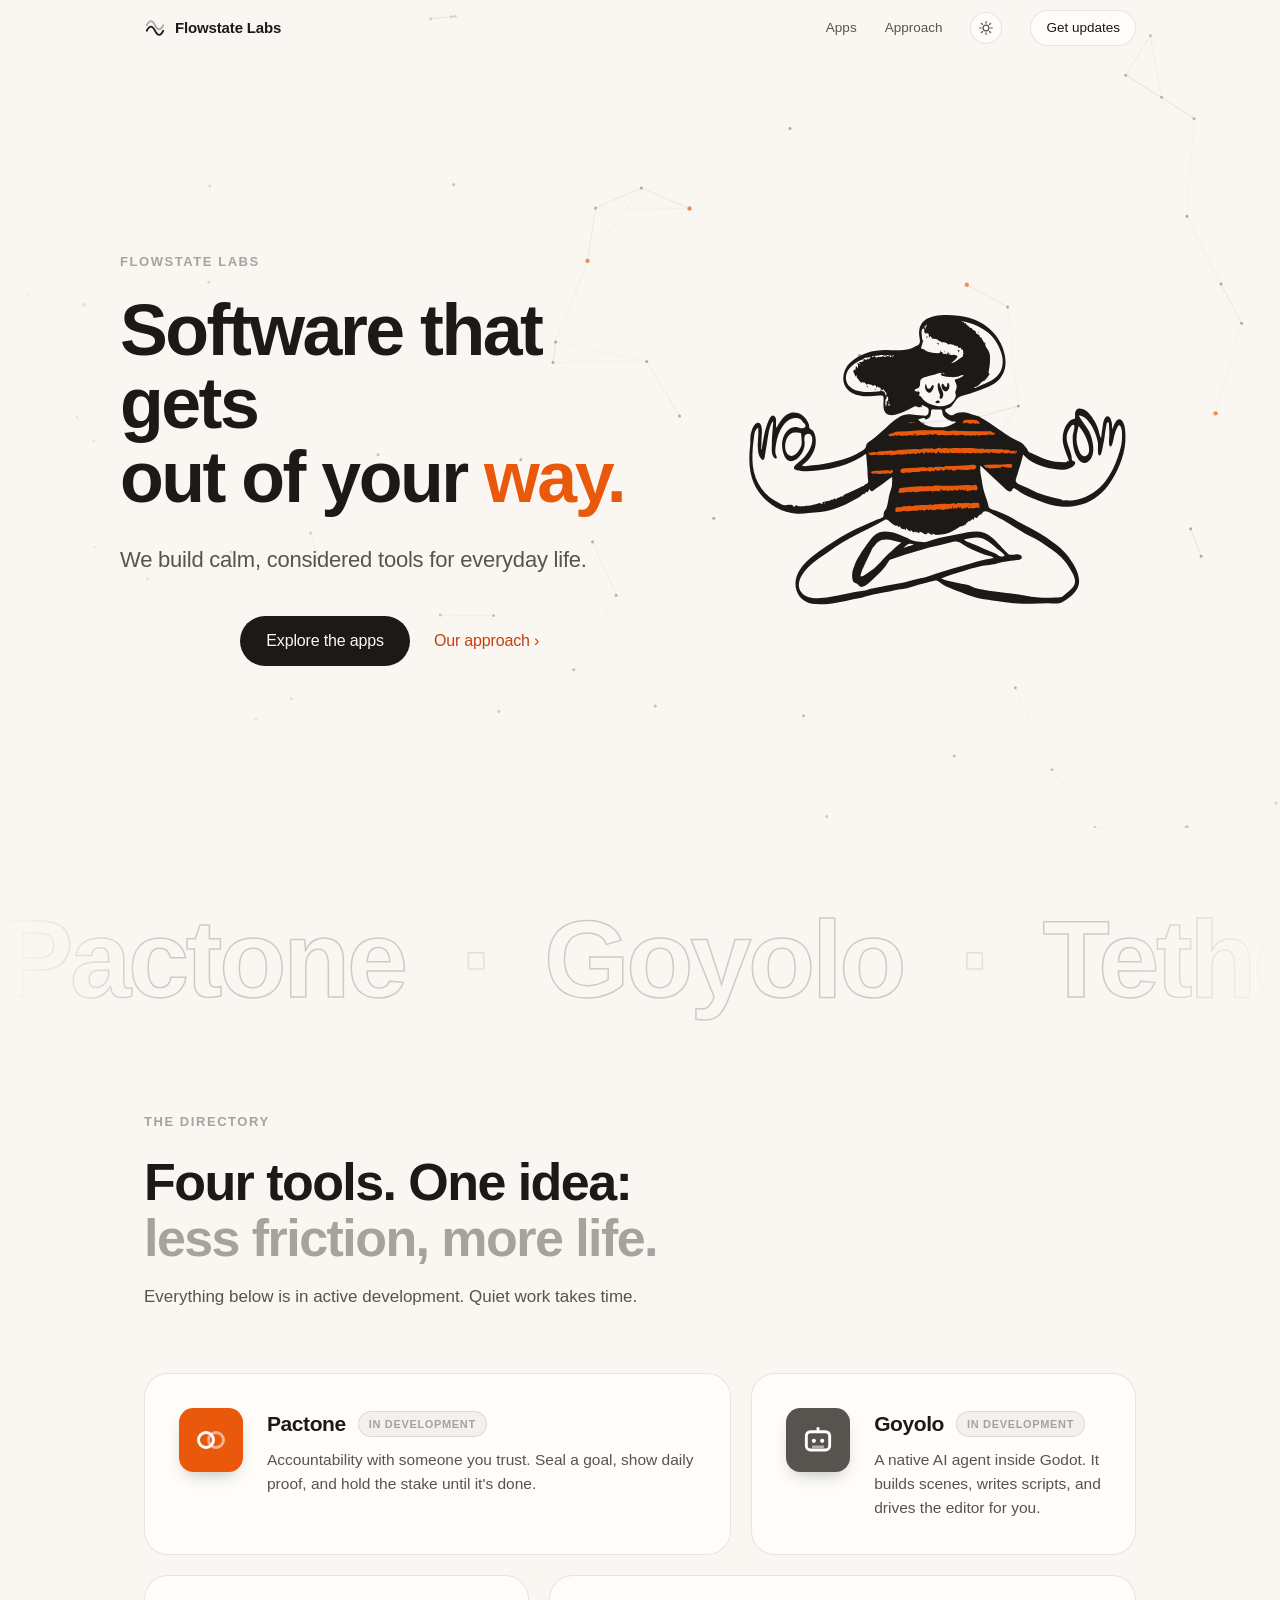
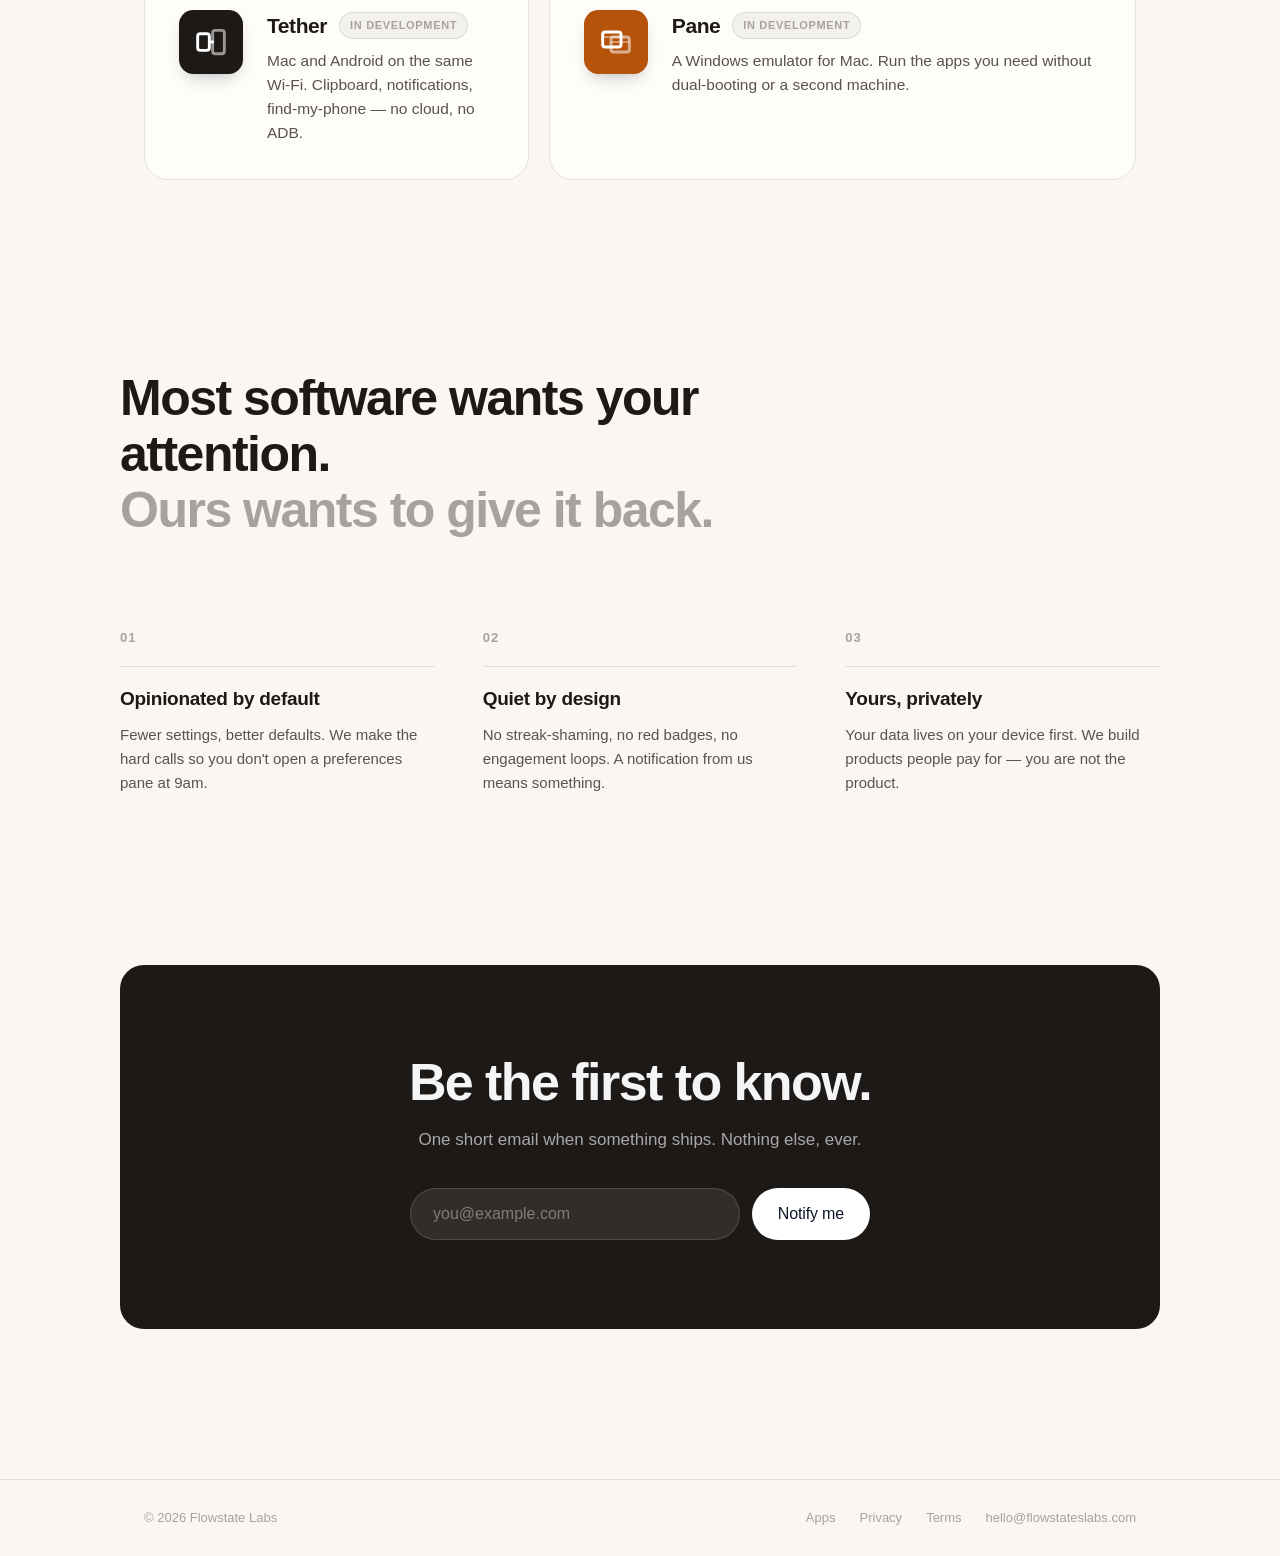
==== flowstate-labs/index.html @ 46007c74 "Add legal pages, brand assets, and site updates. Include privacy policy, terms of service, logo/favi" ====
<!DOCTYPE html>
<html lang="en">
<head>
  <meta charset="UTF-8" />
  <meta name="viewport" content="width=device-width, initial-scale=1.0" />
  <title>Flowstate Labs — Software that gets out of your way</title>
  <meta name="description" content="Flowstate Labs builds calm, considered software that makes everyday life easier." />
  <script>
    // Set theme before first paint to avoid a flash
    (function () {
      var stored = localStorage.getItem("theme");
      var dark = stored ? stored === "dark"
        : window.matchMedia("(prefers-color-scheme: dark)").matches;
      if (dark) document.documentElement.dataset.theme = "dark";
    })();
  </script>
  <link rel="icon" href="/assets/favicon.ico" sizes="any" />
  <link rel="icon" type="image/png" sizes="32x32" href="/assets/favicon-32x32.png" />
  <link rel="icon" type="image/png" sizes="120x120" href="/assets/logo.png" />
  <link rel="apple-touch-icon" sizes="180x180" href="/assets/apple-touch-icon.png" />
  <link rel="stylesheet" href="styles.css" />
</head>
<body>

  <header class="nav" id="nav">
    <div class="nav-inner">
      <a href="#top" class="wordmark">
        <svg class="wordmark-glyph" viewBox="0 0 32 32" aria-hidden="true">
          <path d="M4 20c4-8 8-8 12 0s8 8 12 0" fill="none" stroke="currentColor" stroke-width="2.5" stroke-linecap="round"/>
          <path d="M4 12c4-8 8-8 12 0s8 8 12 0" fill="none" stroke="currentColor" stroke-width="2.5" stroke-linecap="round" opacity="0.35"/>
        </svg>
        Flowstate&nbsp;Labs
      </a>
      <nav class="nav-links">
        <a href="#apps">Apps</a>
        <a href="#approach">Approach</a>
        <button class="theme-toggle" id="theme-toggle" type="button" aria-label="Toggle dark mode">
          <svg class="icon-sun" viewBox="0 0 24 24" aria-hidden="true">
            <circle cx="12" cy="12" r="4.4" fill="none" stroke="currentColor" stroke-width="1.8"/>
            <g stroke="currentColor" stroke-width="1.8" stroke-linecap="round">
              <path d="M12 2.5v2.4M12 19.1v2.4M2.5 12h2.4M19.1 12h2.4M5 5l1.7 1.7M17.3 17.3 19 19M19 5l-1.7 1.7M6.7 17.3 5 19"/>
            </g>
          </svg>
          <svg class="icon-moon" viewBox="0 0 24 24" aria-hidden="true">
            <path d="M15 3.5a9 9 0 1 0 5.5 12A7.5 7.5 0 0 1 15 3.5z" fill="none" stroke="currentColor" stroke-width="1.8" stroke-linejoin="round"/>
          </svg>
        </button>
        <a href="#updates" class="nav-cta">Get updates</a>
      </nav>
    </div>
  </header>

  <main id="top">

    <!-- Hero -->
    <section class="hero" id="hero">
      <canvas class="hero-canvas" id="flow" aria-hidden="true"></canvas>
      <div class="hero-inner">
        <div class="hero-copy">
          <p class="eyebrow hero-rise">Flowstate Labs</p>
          <h1 class="hero-title">
            <span class="w">Software</span> <span class="w">that</span> <span class="w">gets</span><br />
            <span class="w">out</span> <span class="w">of</span> <span class="w">your</span> <span class="w accent">way.</span>
          </h1>
          <p class="hero-sub hero-rise" data-delay="2">
            We build calm, considered tools for everyday life.
          </p>
          <div class="hero-actions hero-rise" data-delay="3">
            <a href="#apps" class="btn btn-primary">Explore the apps</a>
            <a href="#approach" class="btn btn-ghost">Our approach&nbsp;<span class="chev">›</span></a>
          </div>
        </div>

        <div class="hero-art hero-rise" data-delay="3" aria-hidden="true">
          <!-- "Meditating" from Open Doodles by Pablo Stanley (CC0) -->
          <svg viewBox="0 0 1024 768" version="1.1" xmlns="http://www.w3.org/2000/svg" xmlns:xlink="http://www.w3.org/1999/xlink"> <g id="Character/meditating" stroke="none" stroke-width="1" fill="none" fill-rule="evenodd"> <path d="M350,354.11524 C353.139828,385.816866 356.279657,417.519537 359.419485,449.221163 C376.513757,439.467057 393.609076,429.711907 410.703348,419.957802 L410.703348,492.179776 L410.703348,511.163336 C410.703348,512.842844 409.705929,518.612952 410.703348,520.067759 C411.549009,521.301 417.812966,521.336534 419.293919,521.544513 C428.959357,522.897944 438.647821,524.101922 448.34989,525.17317 C473.920652,527.997084 501.289489,532.042744 526.957586,528.797646 C549.270253,525.976867 570.900531,518.041271 591.28639,508.80659 C598.443105,505.564628 605.500393,502.09483 612.425807,498.386744 C613.8942,497.600814 619.224582,495.74468 620.023145,494.144602 C620.675183,492.837156 619.14504,488.243854 618.940951,486.869521 C618.079592,481.077466 617.218232,475.284366 616.356872,469.49231 L604.326097,388.604201 L627.053221,411.298982 C628.833504,413.076732 632.214052,418.124661 634.677771,418.912682 C636.484219,419.490633 640.957428,417.702433 642.742943,417.358588 C655.611007,414.878519 668.480116,412.398449 681.349226,409.919424 C684.346716,409.341473 691.103626,409.36342 693.631188,407.552227 C694.99178,406.576085 695.055624,404.591402 695.536017,402.710186 C698.674799,390.413304 701.813581,378.117467 704.952363,365.82163 C705.517532,363.60702 708.672013,356.623528 707.87031,354.393242 C707.582492,353.593726 706.190502,353.047128 705.338561,352.525613 C685.91663,340.663501 666.492605,328.800343 647.070673,316.937186 C636.430842,310.43863 625.79101,303.940073 615.151178,297.441517 C610.694715,294.718979 605.219901,289.814231 600.170011,288.291491 C597.035415,287.345658 592.474291,288.054249 589.229802,287.961233 C582.637209,287.773112 576.045663,287.58499 569.45307,287.396868 C568.421113,287.367605 564.806124,286.631841 563.937438,287.2401 C563.214231,287.745938 563.513561,288.451394 563.277027,289.657463 C562.697206,292.602611 562.693019,295.778731 562.407295,298.768819 C562.178088,301.168415 562.633363,305.56837 561.552215,307.74013 C560.861453,309.128049 561.737465,308.575181 560.802843,309.246148 C559.690297,310.044619 556.138104,309.78752 554.814143,309.941152 C548.35447,310.691549 541.89375,311.441945 535.434076,312.192341 C527.754056,313.083828 519.988214,314.758111 512.271562,313.986812 C500.573609,312.819413 487.960918,312.876895 476.474379,310.412502 C473.489449,309.771843 472.413535,308.090245 470.110994,305.790981 C465.616853,301.303235 461.167716,296.763234 456.624385,292.322519 C454.3972,290.146579 455.350661,290.515507 453.055446,291.341151 C450.178317,292.374775 447.26037,294.870522 444.656405,296.457014 C434.679078,302.534387 424.70175,308.61176 414.724422,314.689133 L353.811752,351.792984 C352.541168,352.567418 351.270584,353.340806 350,354.11524" id="Accent" class="doodle-accent"></path> <g id="Ink" transform="translate(80.999793, 52.973204)" class="doodle-ink"> <path d="M851.615616,305.082724 C839.058704,352.753526 813.804709,404.732996 762.926413,419.927494 C750.556747,423.621387 738.522865,426.410396 725.675149,425.003847 C724.452304,424.869791 723.429257,425.041551 722.266038,425.063545 C720.182285,425.103343 721.982555,425.852176 719.64461,425.130573 C717.822372,424.568163 716.117293,423.160567 714.218693,422.538459 C709.169359,420.886838 703.787377,420.567406 698.65645,419.233122 C686.049327,415.95292 673.056208,411.903986 660.840313,407.380617 C655.088025,405.251418 649.801235,402.285412 644.39101,399.432516 C638.890823,396.533538 633.062173,394.733198 627.500269,392.074056 C623.104722,389.972087 615.574132,387.232302 612.484069,383.290194 C609.188978,379.08521 613.74771,370.133778 615.051102,365.663822 C619.482214,350.453614 624.75959,335.466485 628.090247,319.953601 C639.590638,333.281778 655.552476,341.535696 672.07605,346.859217 C681.041835,349.747721 690.264951,351.836075 699.590582,353.143128 C708.057396,354.328693 717.191598,355.764567 725.678287,354.080478 C732.085408,352.809034 740.127522,349.863974 744.702991,344.974043 C746.335892,343.228163 748.295164,340.027557 747.379861,337.491999 C746.218733,334.272541 742.834727,335.788012 741.003075,333.385463 C739.407833,331.29292 739.657841,326.3988 739.149456,323.850674 C738.249844,319.34092 737.014446,314.95475 735.506027,310.613614 C732.579149,302.184794 728.931536,293.737122 728.057029,284.767885 C727.297589,276.986308 729.069616,269.627847 732.951547,262.875784 C734.785291,259.683557 739.392142,251.000239 743.88811,251.360516 C748.825516,251.756403 742.167341,272.564529 741.94976,276.809311 C741.08676,293.635532 743.344159,311.564579 751.978343,326.31292 C755.283894,331.960062 760.065438,338.535128 767.123208,339.234737 C774.60045,339.975191 780.630989,334.092403 784.189687,328.140491 C792.873036,313.619418 788.495273,293.694182 784.097634,278.474548 C778.703099,259.801904 764.623124,246.931406 755.720102,230.16174 C769.012394,231.498119 776.12979,239.941601 782.951151,250.654624 C790.461867,262.448478 796.308299,276.609273 799.191242,290.332289 C800.647359,297.265538 799.642094,304.228112 799.651509,311.229437 C799.654647,313.555532 799.653601,322.137261 803.446617,321.798977 C807.499056,321.437652 808.88927,311.759381 809.485525,308.806989 C810.85168,302.035027 812.329764,295.262018 813.515996,288.456541 C815.616486,276.415519 816.549572,264.083343 819.064302,252.126106 C819.489002,250.104781 820.335265,244.49639 823.361519,246.010813 C825.694234,247.176478 825.319744,255.850371 825.405521,257.866459 C825.614733,262.834939 825.909722,267.802371 825.949473,272.776087 C826.009098,280.147116 824.539383,287.776832 825.260119,295.102825 C825.730846,299.890119 828.299971,305.179078 831.485225,298.723406 C834.643282,292.321147 835.287656,284.33639 837.048176,277.451318 C838.898657,270.222724 840.808764,262.887305 844.734629,256.467242 C845.823578,254.685753 846.99412,251.857993 849.414704,252.695847 C851.173132,253.305387 852.471293,257.473715 853.015245,258.945198 C855.468257,265.593576 855.051925,272.985551 854.897108,279.94603 C854.707771,288.474346 853.792468,296.814144 851.615616,305.082724 L851.615616,305.082724 Z M606.765256,317.453652 C606.094731,317.236857 603.244216,316.966649 602.537079,316.904857 C601.708599,316.832592 602.649007,315.305601 600.643709,315.740239 C601.030751,316.699582 601.718013,317.339494 602.707587,317.661021 C599.691794,318.681109 597.467869,316.162308 595.406084,315.837639 C593.434259,315.527633 593.350574,315.837639 591.40281,317.920756 C589.293951,315.348541 589.689362,316.953034 587.954994,316.954081 C587.324219,316.955128 587.297022,317.908188 586.26979,317.79403 C585.373316,317.693488 585.279171,316.334068 584.748818,316.173829 C581.871105,315.302459 578.910754,319.684441 575.647045,315.883721 C574.856223,319.838396 565.796292,314.884579 562.309772,315.579999 C558.655882,316.306838 560.232296,317.617034 557.279267,315.377866 C554.465364,313.244478 555.249909,314.6615 551.976785,316.407381 C552.053148,316.366535 550.129442,317.666258 550.308319,317.687204 C548.042551,317.422232 548.171217,315.079381 545.301873,315.204012 C542.265159,315.335974 540.968044,317.716529 538.188661,314.787179 C537.584038,316.981311 537.459556,316.035582 536.034822,316.588567 C535.251322,316.774989 534.566153,316.568668 533.978267,315.971696 C533.800436,316.574952 533.40921,316.944655 532.803541,317.080806 C531.252233,317.2201 528.34,317.435847 526.930956,316.689109 C524.816868,315.567431 526.516716,315.136983 525.050139,313.876012 C524.393213,317.353109 522.952788,316.613702 519.915028,316.938371 C517.598004,317.186586 517.087526,316.475456 514.874062,316.129841 C512.694071,315.789463 509.87703,316.635696 507.750389,316.995974 C506.872744,317.14574 505.696972,317.757374 504.803636,317.542674 C503.99817,317.34892 503.65297,316.723671 503.171782,316.560289 C502.58808,316.363393 502.712561,315.852302 501.703113,315.605135 C501.007482,315.435469 499.761624,316.087948 499.065994,316.201059 C494.108713,317.0054 489.347045,317.013778 484.617805,315.063671 C486.947382,319.156592 479.174105,316.94675 477.788075,315.252188 C476.055799,317.965791 473.960539,316.050245 470.468789,316.261803 C467.10675,316.46603 462.050093,317.495545 460.687076,313.308365 C460.420331,314.158788 458.512316,316.629412 457.752876,317.006447 C455.548827,318.0988 455.286265,316.482788 453.237033,315.825071 C450.448235,314.928567 451.029845,316.629412 449.300707,316.975027 C446.381151,317.559431 444.803692,315.503545 442.223061,314.411191 C442.11427,316.109942 442.057783,317.155166 440.589114,318.212958 C439.287814,313.475936 434.645398,318.600466 435.442496,312.269425 C433.675699,313.419381 431.190259,314.303318 430.687104,316.629412 C433.641179,315.816693 431.001968,317.747948 430.878533,317.811835 C430.488353,318.016062 429.16927,316.164403 428.862774,315.90362 C428.77909,316.777084 428.696451,317.650548 428.612766,318.524012 C427.435948,317.935418 426.331308,316.881816 425.376254,316.353967 C424.515347,315.878485 425.748652,314.888769 424.294628,314.820693 C423.527865,314.784037 422.728675,316.444037 421.924254,316.585425 C420.694087,316.801172 421.285111,315.036441 420.77045,315.096138 C419.985904,315.186207 418.708664,316.333021 418.115548,316.311027 C416.170921,316.238762 417.486865,315.333879 416.003551,314.919141 C413.351788,314.176592 413.522296,315.910952 411.616373,316.536201 C407.255347,317.967885 407.693646,311.380251 403.257303,315.773753 C402.195551,316.825261 401.512474,318.448605 400.05845,318.357488 C397.046841,318.168971 398.104408,314.599709 398.716354,312.851734 C399.349221,313.163835 387.714934,319.139835 387.806988,318.906283 C387.880212,317.472504 389.709772,316.367582 388.074779,315.09509 C386.737914,317.963696 385.330962,318.013967 382.247176,318.5481 C380.748171,318.807835 380.453182,319.154497 378.849571,318.531343 C377.82757,318.135456 377.141354,316.505829 376.125629,316.415759 C376.262663,316.428327 374.397537,317.847444 374.113008,317.975217 C372.429897,318.733475 371.365007,317.873627 369.730014,318.185728 C368.335616,318.451747 367.786434,319.637311 366.399358,319.312642 C364.54783,318.8801 365.635733,316.66921 363.088576,317.286081 C362.217207,317.496592 361.694177,319.174396 360.321745,319.521059 C358.183598,320.062523 355.56217,319.052907 353.302679,319.579709 C351.508685,319.998636 350.17705,320.175633 348.607959,320.26256 C347.341179,320.333778 347.862118,319.348251 345.529402,320.511822 L344.539829,318.018157 C343.372425,319.068617 342.203976,320.11803 341.036572,321.168491 C340.814807,320.226952 340.674635,319.273892 340.61501,318.308264 C338.873319,320.053097 336.67973,320.350535 334.338646,320.507633 C331.802995,320.677299 329.91381,321.230283 327.447199,321.694245 C326.666838,321.839822 324.658401,322.073374 324.017166,321.801071 C324.111311,321.84087 322.817334,321.302548 323.207515,321.405185 C323.039099,321.062712 322.883236,320.715002 322.73888,320.361008 C322.521299,319.376529 321.813116,319.333589 320.617469,320.231141 C319.998201,320.135835 318.79837,319.324163 318.181194,319.524201 C316.590136,320.039482 316.80667,321.27427 315.220842,321.093084 C314.192565,320.974737 313.667442,319.455078 312.596276,319.351393 C310.957099,319.194295 309.536549,321.029198 308.059511,321.429273 C312.55025,320.210194 302.235046,321.155923 305.442268,321.239709 C303.339686,321.185248 301.156558,321.080516 299.212977,322.023103 C298.139719,321.288933 299.44311,319.813261 298.358345,319.205816 C297.374002,318.654926 297.298686,320.109652 297.183619,320.142119 C297.803933,319.966169 297.494299,321.2041 296.872939,321.424037 C294.937727,322.11003 293.389558,320.366245 293.289136,318.636075 C291.644728,321.110888 291.183416,320.115936 288.764924,320.268844 C286.379905,320.419658 284.32335,321.670157 281.937286,321.647116 C277.218507,321.602081 274.016515,319.96198 272.441148,315.748617 C277.469561,316.361299 282.530402,313.128226 287.446887,313.889627 C289.063051,314.139936 290.072499,315.353778 291.487819,315.13803 C293.232648,314.873059 294.450263,312.970081 296.686741,312.764806 C301.619962,312.313412 306.483098,312.753286 311.449794,311.997122 C317.38305,311.093286 323.574682,310.558106 329.564425,310.99798 C334.193244,311.338359 337.941279,309.56839 342.634953,309.228012 C348.704196,308.786043 354.823651,308.707494 360.903355,308.389109 C367.149383,308.061299 373.871368,307.064251 380.100659,307.383683 C382.045286,307.483179 383.718983,307.673791 385.648965,307.557538 C386.464892,307.508314 387.237931,306.954283 388.094654,307.037021 C389.209755,307.144895 389.688851,308.286472 390.845794,308.246674 C392.812388,308.179646 394.913924,306.559444 397.250823,306.515456 C401.09405,306.443191 404.920539,306.45157 408.773181,306.23268 C412.165555,306.039974 415.79957,305.248201 419.176253,305.291141 C421.558133,305.320466 422.146019,307.350169 423.534142,307.559633 C426.030042,307.93562 438.655994,300.751015 439.747035,307.199355 C446.32048,302.701122 455.135633,306.51022 462.451781,305.665034 C471.851681,304.578964 481.423136,305.546687 490.8858,305.160226 C500.514788,304.766434 510.420982,305.130901 520.012311,306.038926 C523.98525,306.414914 527.823246,306.76786 531.807691,306.539545 C533.582856,306.437955 535.636273,305.984466 537.412484,306.393967 C537.842414,306.493463 541.136459,308.792327 540.72745,308.858308 C542.526674,307.243343 541.309059,307.006649 544.474439,306.923911 C546.913852,306.860024 549.221462,307.386825 551.647276,307.530308 C556.002027,307.787948 560.389205,307.184693 564.734541,307.317702 C568.362279,307.428718 571.90947,307.963898 575.556038,307.990081 C579.487133,308.018359 584.12955,308.129374 586.973789,311.29856 C586.67357,310.303608 586.374396,309.308655 586.073131,308.313702 C590.461355,308.657223 594.797276,310.222964 599.233619,309.490888 C598.111196,310.565437 596.972036,311.444138 596.543151,313.020352 C598.935492,312.71663 600.554794,311.047204 603.073708,311.033589 C605.188842,311.021021 605.629234,312.081955 607.862573,310.711015 C608.137687,312.390914 608.411755,314.070813 608.686869,315.749665 C611.78007,315.021778 609.750713,312.715582 609.976662,310.636655 C612.490345,311.391772 614.619079,310.524592 613.628459,314.140983 C612.863789,316.928945 609.383545,318.303027 606.765256,317.453652 L606.765256,317.453652 Z M602.418874,348.509791 C601.340385,351.539683 592.011617,349.808466 589.805475,349.487986 C586.95496,349.075343 583.694389,348.420769 581.069823,348.0961 C580.754959,347.676125 580.377331,347.320037 579.937985,347.026788 C579.60743,347.48656 579.190052,347.813324 578.684805,348.004983 C577.479743,348.268907 577.475559,349.513122 575.891823,349.237677 C575.818599,351.078863 577.096885,350.032592 578.077044,350.700781 C575.608341,352.355545 576.73704,350.450472 575.352056,350.480844 C575.008948,349.993841 574.530898,349.803229 573.917907,349.907961 C573.137545,350.110094 572.417856,350.444188 571.759884,350.910245 C571.142708,351.561677 570.614447,351.595191 570.174056,351.011835 C569.752493,350.587671 569.237831,350.325841 568.63007,350.226346 C566.197979,350.622232 565.51804,351.700971 562.779453,351.525021 C558.866141,351.272617 554.632733,352.304226 550.781138,351.760668 C548.394028,351.424478 544.405399,347.67403 543.32168,351.33022 C541.670996,348.619759 539.042246,346.775431 537.462694,344.006321 C544.822777,343.581109 552.180767,343.074207 559.548172,342.808188 C565.998182,342.575683 573.053861,343.301475 579.081262,342.997753 C584.727897,342.712882 590.707179,342.08868 596.472019,341.5734 C602.583105,341.027747 604.605141,342.368314 602.418874,348.509791 L602.418874,348.509791 Z M410.393528,348.956996 C413.066213,349.696403 415.611279,348.019646 418.203417,348.549589 C419.060141,348.724491 420.834259,350.284996 421.22444,350.315368 C421.937853,350.372971 424.036251,348.840743 424.935863,348.635469 C430.629571,347.339936 437.526248,347.478182 443.217864,348.274144 C446.234703,348.695166 446.697062,347.3148 449.329996,346.644516 C452.066491,345.947002 455.955744,346.484276 458.837641,346.29157 C465.616114,345.838081 472.392494,346.160655 479.124941,345.665273 C486.037309,345.156276 492.915158,344.880832 499.830664,344.524743 C504.541075,344.282813 515.861543,341.595393 519.765441,345.09239 C522.985216,347.975658 518.837585,352.981841 515.616765,354.124466 C513.208733,354.976983 512.054928,353.179784 510.267211,353.351545 C508.231577,353.546346 508.940806,355.952037 507.123799,353.721248 C505.998238,355.939469 498.920591,354.99374 496.89228,355.140365 C492.472674,355.459797 488.733007,356.346876 485.724537,352.223582 C485.928519,353.412289 486.132501,354.602043 486.336482,355.79075 C482.346807,353.658409 478.065281,354.341261 474.601774,355.084857 C472.887281,355.452466 467.623504,357.995355 465.765701,356.898813 C464.487414,356.144743 466.740629,354.854447 464.583652,354.210346 C463.452861,353.873109 461.501958,355.749904 460.121158,355.655646 C456.298852,355.392769 457.383617,352.822649 453.629305,356.093425 C452.357296,354.99374 451.934687,353.124276 452.102057,351.520832 C449.374977,353.846926 449.603018,357.7241 444.72733,357.014018 C442.910322,356.750094 442.576629,354.89634 441.628898,354.554914 C439.611047,353.82598 439.38196,355.136176 437.633993,356.173021 C436.973928,356.563671 436.169508,357.193109 435.392285,357.271658 C433.795996,357.430851 433.54285,356.697728 433.324223,356.721816 C432.262471,356.839116 430.92456,357.378485 429.664057,356.993071 C428.533265,356.646409 428.20271,354.651267 426.209965,355.117324 C424.302996,355.564529 424.287305,356.860062 424.633551,358.798649 C422.752734,358.603847 421.615667,357.556529 420.208715,356.422283 C418.788165,359.734952 415.798524,356.990977 414.144702,359.78627 C411.989817,357.214056 410.607971,357.922043 407.935286,355.409526 C408.06709,356.457892 408.197847,357.506258 408.328605,358.554624 C406.24276,358.152453 405.314904,356.682018 403.535555,358.627936 C401.808509,355.410573 396.57193,359.994687 393.882508,356.887292 C392.683722,360.823116 384.751445,359.881576 381.400913,359.949652 C378.432193,360.010396 376.234419,359.767418 373.333693,360.456554 C370.769799,361.066094 367.217377,361.697627 364.806207,361.41904 C363.23084,361.236806 361.509024,360.947747 359.546614,361.1614 C356.717021,361.468264 354.273423,362.932415 351.342361,362.240138 C346.929031,361.197008 344.223919,355.4001 349.139358,352.854068 C352.503488,351.11133 358.563318,351.756478 362.265326,351.434952 C368.400471,350.901866 375.276228,349.784377 381.419742,350.292327 C386.211745,350.689261 390.579048,349.545589 395.468336,349.062775 C399.149423,348.699355 405.182054,348.044781 407.582764,351.692592 C408.504343,350.627469 408.409151,348.408201 410.393528,348.956996 L410.393528,348.956996 Z M343.231207,398.893147 C342.572189,395.611898 370.621258,393.805273 373.404825,393.590573 C379.250212,393.140226 385.11129,392.818699 390.970275,392.66998 C395.786338,392.547444 400.281261,393.466989 405.09837,392.727582 C409.597476,392.0374 415.027577,390.622472 418.942982,393.807368 C419.519361,389.45157 436.402779,391.573437 439.615231,391.586005 C453.597924,391.636276 466.978085,391.668743 480.503648,390.802611 C488.23299,390.308276 496.441428,389.642182 504.171816,390.028642 C507.659382,390.203545 510.467008,391.132516 513.934699,390.326081 C516.196282,389.800327 518.633604,388.705879 520.796857,390.252769 C523.328324,392.06463 524.40995,398.214485 522.666167,400.781463 C521.39625,402.651974 520.271734,402.444605 518.242377,402.120983 C515.123024,401.624554 512.804954,400.902952 509.623884,402.171254 C510.139591,401.964933 507.493058,402.55562 507.712731,402.538863 C504.109052,402.808024 499.167462,405.324731 496.062754,402.423658 C497.30652,402.6415 499.114113,400.421185 497.546068,400.237904 C496.368204,400.101753 495.621316,401.363772 494.701829,401.786888 C491.558417,403.233235 489.949576,402.780794 488.071897,399.746712 C484.286204,403.023772 483.87824,402.116794 482.21605,398.081475 C480.936718,399.067002 480.661604,401.398333 479.654247,402.162876 C479.504661,402.277034 480.123928,403.693008 479.396916,403.634359 C478.722207,403.579898 478.501488,402.473929 477.982642,402.387002 C477.651041,402.330447 477.478441,401.36063 477.161485,401.30198 C476.817331,401.238094 476.463762,401.857059 476.074628,401.839254 C475.033798,401.79003 472.058801,404.004062 473.125783,400.896668 C471.54937,402.902283 470.871522,401.623507 470.302465,399.799078 C468.48232,401.182586 466.663221,402.566094 464.842029,403.948554 C463.995766,401.596276 462.53965,402.237235 460.706951,403.058333 C461.259271,401.424516 460.913025,399.878674 459.528041,401.015015 C458.725713,401.672731 458.186991,403.761084 457.365834,404.648163 C454.043545,401.283128 452.835345,402.205816 448.244185,402.643595 C446.492034,402.810119 444.314136,403.13374 442.749229,402.074901 C441.372613,401.144882 440.594344,397.730624 438.240708,400.489261 C438.764784,399.875532 437.943627,404.587418 437.798224,405.336251 C436.760532,404.636642 435.878703,403.775747 435.152737,402.755658 C433.798088,405.436794 430.242528,403.031103 427.32925,403.578851 C422.742274,404.441841 418.010942,405.894472 413.959549,402.481261 C413.672928,403.58304 410.353778,404.986447 410.349594,405.029387 C410.546253,403.078232 411.777467,403.764226 409.262737,403.393475 C408.800378,403.3254 408.275256,404.158018 407.838002,404.249135 C406.338998,404.559141 404.587892,404.264844 403.077381,404.221904 C396.792648,404.040718 391.039315,405.433652 384.833038,405.938459 C382.740916,406.108125 380.259661,406.44222 378.295159,405.653589 C376.272078,404.839822 376.327519,403.917135 374.280378,404.440794 C374.92789,404.275318 373.001046,406.299784 373.105652,406.22333 C372.830538,406.423368 371.681964,405.435747 371.274,405.510106 C371.154749,405.941601 371.036544,406.373097 370.917293,406.804592 C370.423553,406.743847 369.929812,406.683103 369.437118,406.622359 C368.087699,406.803545 366.870085,405.437841 365.602259,405.391759 C365.835531,405.400138 362.180595,406.760605 362.346919,406.843343 C359.795577,405.570851 360.527819,405.939507 357.291308,406.714523 C354.231581,407.446598 351.185452,407.275885 348.046224,407.732516 C338.915161,409.058422 344.355722,404.482687 343.231207,398.893147 L343.231207,398.893147 Z M335.167126,444.543671 C333.450541,442.108655 338.018687,441.266611 339.477942,441.051911 C341.877605,440.697917 345.060767,441.401715 346.660194,441.020491 C349.095423,440.441324 351.445921,439.058863 354.187646,438.683923 C357.646968,438.210535 361.134534,438.134081 364.608502,437.83769 C365.765445,437.738194 367.198548,437.340213 368.324109,437.407242 C370.000944,437.507784 370.697621,438.394863 372.051223,438.401147 C374.356741,438.412668 377.202025,436.956895 379.565076,436.689829 C382.59133,436.346308 385.647919,436.186068 388.688817,436.035254 C395.095938,435.71687 401.437158,435.848832 407.841141,435.8415 C410.761742,435.837311 418.540248,432.806371 419.996365,436.20492 C422.021538,433.629564 427.215229,433.980415 430.110725,433.906056 C435.21027,433.775141 440.257513,433.282901 445.352874,433.046207 C449.715993,432.843027 454.591681,433.777235 458.876345,433.122661 C461.237304,432.762384 462.019758,432.00622 464.697673,432.347646 C466.68728,432.600049 469.71981,431.548541 471.428027,432.013551 C471.339111,431.989463 473.558852,433.364592 472.86636,433.408579 C473.628938,433.359355 473.583958,433.892441 474.42499,433.654699 C475.52963,433.343646 475.022291,431.954901 477.311071,431.461614 C480.881276,430.691835 485.641898,431.583103 489.351229,431.38516 C492.949678,431.1935 496.54185,431.110762 500.144482,431.127519 C501.802488,431.134851 503.852767,430.738964 505.465793,431.062586 C506.256614,431.220731 507.936588,432.25234 508.606067,432.148655 C510.504667,431.852264 511.471227,430.53369 514.037213,430.615381 C516.946308,430.707545 519.564598,430.667747 522.456955,430.445715 C525.257259,430.232062 525.707065,429.831986 527.095188,432.16227 C528.470758,434.473702 528.850478,437.483696 526.317965,439.054674 C527.963418,438.9468 529.986499,441.149311 528.048149,442.36839 C526.85041,443.122459 524.448654,441.421614 523.014505,441.54415 C521.247709,441.696012 519.860633,442.63022 517.937973,442.687822 C515.915938,442.749614 513.863567,443.258611 511.869776,443.297362 C509.793345,443.338207 508.223208,442.410283 506.253476,442.805122 C504.520154,443.153879 504.337093,444.574043 502.250202,443.326687 C501.213556,442.705627 501.037818,440.40781 499.623544,440.386863 C497.727036,440.357538 498.483338,442.807217 497.393343,443.941463 C497.100446,440.439229 494.396379,446.23509 493.321029,441.982977 C492.33041,443.394762 488.660829,445.370005 486.883572,444.235759 C485.263224,443.202056 485.800899,440.862346 485.12619,439.17721 C484.002721,442.206056 480.987974,445.349059 481.260996,439.833879 C479.796511,441.636314 475.839264,441.351444 476.83093,444.505967 C475.638421,444.482926 475.355984,442.779986 474.351766,442.651166 C473.485628,442.54015 472.79732,443.206245 472.66447,443.195772 C473.139382,443.23557 471.244966,443.866056 471.215676,443.87234 C472.498147,443.611557 467.51576,443.167494 468.364115,443.174825 C467.208218,443.1654 465.792898,444.112176 464.441388,444.109034 C463.210174,444.105892 461.985238,443.620983 460.769715,443.482737 C457.617934,443.122459 458.273814,443.814737 456.295714,444.804453 C455.562425,445.171015 455.378319,445.792075 454.337488,445.714573 C453.56968,445.656971 453.282013,444.654687 453.19519,444.646308 C452.115656,444.537387 452.912754,444.175015 451.235919,444.342586 C451.043444,444.673538 450.852014,445.003444 450.659539,445.334396 C450.05387,446.109412 449.268279,446.303166 448.303811,445.916706 C445.822555,446.448743 437.59215,448.755986 438.398663,444.483974 C437.137114,445.099797 435.876611,445.716668 434.615062,446.333538 C434.074248,442.888907 427.222551,447.456264 425.692165,447.686674 C423.728709,447.980971 423.547741,447.227948 421.690983,446.826825 C421.356244,446.75456 420.685719,447.858434 419.901173,447.700289 C417.864493,447.290788 417.50151,447.087608 417.152126,444.875671 C415.700194,447.590321 414.49304,446.376478 411.859059,446.822636 C411.276404,446.922131 410.904006,448.068945 410.067158,447.871002 C409.464627,447.728567 409.44789,446.626788 409.032604,446.484352 C408.658114,446.355532 408.714601,445.486258 408.163327,445.362674 C407.531507,445.220239 405.376622,446.987065 404.7584,447.259368 C403.364001,447.874144 401.074174,448.89109 399.71325,448.586321 C398.030138,448.210333 398.779118,446.962977 396.401422,447.103318 C392.650248,447.323254 391.085342,450.515482 388.751581,445.48521 C387.698198,447.500251 387.832093,448.046952 386.140613,448.711999 C384.890571,449.203191 381.724145,448.690005 380.078692,448.629261 C373.049165,448.369526 366.137842,450.764743 359.166894,450.1374 C356.102983,449.861955 353.519213,449.249273 350.427058,449.749892 C347.177994,450.27774 344.000062,451.052756 340.703925,451.364857 C339.028136,451.523002 335.525925,452.004769 334.703721,449.861955 C333.979847,447.975734 336.67973,446.689627 335.167126,444.543671 L335.167126,444.543671 Z M348.953159,521.881866 C339.835694,527.98145 332.284183,536.310775 323.91256,543.363418 C315.51897,550.434914 308.858702,558.29504 301.310328,566.125841 C294.331012,573.36386 287.919707,580.212276 279.482182,585.681374 C274.143088,589.14381 269.380374,593.404302 263.895879,596.668794 C259.787999,599.113235 253.564984,602.328504 255.569236,594.851696 C257.623699,587.188466 261.415669,579.443545 264.708668,572.287217 C269.389789,562.114611 274.107522,552.036264 279.172548,542.056365 C281.076378,538.306964 282.141268,534.574321 285.160199,531.587368 C288.444829,528.336491 290.745116,524.092756 294.342519,521.020971 C309.473785,508.102295 332.277907,518.083242 348.953159,521.881866 L348.953159,521.881866 Z M377.554548,526.261753 C373.418424,528.429702 368.789606,528.966977 364.406612,530.400756 C360.67113,531.621929 357.198208,533.794068 353.181336,533.955355 C356.838364,531.209286 359.979684,527.478737 364.102208,525.394573 C368.739395,523.049627 372.948743,524.756756 377.554548,526.261753 L377.554548,526.261753 Z M559.085813,544.329046 C543.872954,539.196138 529.709293,531.632403 514.891845,525.545387 C512.334227,524.493879 492.33041,517.906245 492.736281,514.770573 C506.754539,512.202548 521.191222,507.795431 535.242954,512.600529 C548.025814,516.972037 558.423657,527.456743 568.31939,536.232226 C570.901068,538.521665 586.869183,548.948769 585.440264,552.269816 C584.450691,554.571822 576.756915,553.943431 574.939908,553.472138 C572.592548,552.861551 571.241038,551.437198 569.399971,549.871456 C566.322461,547.256302 562.917533,545.621437 559.085813,544.329046 L559.085813,544.329046 Z M531.002224,458.570409 C533.312972,456.444352 534.695864,453.218611 536.903052,451.255936 C539.738922,448.733993 544.315438,449.962497 547.414915,451.272693 C556.717532,455.20328 564.668639,461.81186 573.913722,465.91316 C584.15884,470.458523 593.028388,476.532971 602.269287,482.792794 C610.716227,488.514295 619.849382,493.251318 628.471013,498.712037 C637.256876,504.277488 647.091938,507.894926 655.998098,513.262434 C665.062213,518.726295 674.090762,524.21215 682.801309,530.232138 C698.333217,540.968201 714.505314,551.992276 725.99629,567.255898 C731.902348,575.101362 737.430778,584.000428 741.764607,592.810472 C745.704071,600.819318 749.977229,611.936605 744.872453,620.268024 C739.969567,628.268491 731.612589,634.571254 724.539127,640.540971 C721.860166,642.801084 719.311962,645.547153 715.840087,646.527444 C711.617141,647.718245 706.689149,647.389387 702.345905,647.741286 C679.12336,649.624365 657.488734,647.847065 634.603021,643.6934 C612.536372,639.6895 590.37767,637.447191 568.14156,634.663418 C555.597201,633.093488 543.054934,631.26487 530.681084,628.649715 C525.391155,627.532226 520.009173,626.242977 514.833265,624.720176 C510.313238,623.390081 506.511853,620.461778 501.864206,619.301349 C482.139687,614.37581 459.57093,612.492731 440.04307,604.207393 C457.323991,597.025929 475.688631,592.687936 493.399484,586.720314 C512.040284,580.439545 530.245922,575.169437 549.894079,573.384806 C560.004254,572.466308 569.052679,569.884668 578.777904,567.182586 C588.046001,564.607229 597.722062,563.817551 607.242259,562.663406 C611.475667,562.15022 623.557667,562.918952 624.960434,557.38492 C627.049417,549.145665 615.178721,548.194699 610.11788,548.933059 C602.938766,549.97933 597.019109,551.771292 591.525199,545.88222 C585.915176,539.867469 580.464154,533.710283 574.752663,527.771986 C564.162345,516.761526 553.246703,504.027179 538.27653,499.086977 C520.013358,493.060706 498.834814,498.78116 480.612439,502.207986 C461.364924,505.827519 442.14879,509.293097 423.262166,514.554825 C415.440771,516.733248 405.354654,521.533109 397.237224,520.762283 C389.236953,520.000882 380.175976,518.691734 372.445588,516.384491 C368.947561,515.341362 366.071941,513.406964 362.942127,511.603482 C358.871905,509.257488 354.412549,507.754586 350.093365,505.931204 C341.358759,502.244642 332.843825,498.849235 323.420911,497.399747 C315.485496,496.17962 307.058431,495.455923 299.367794,498.237601 C291.823605,500.966914 285.138231,506.523986 279.874454,512.460188 C274.156687,518.909576 269.430585,526.137122 264.744234,533.342674 C262.494158,536.80092 259.748248,539.819292 257.417625,543.200037 C255.461492,546.039318 254.319194,549.193841 252.24904,551.953526 C247.616038,558.127469 244.470533,566.025299 241.662907,573.20781 C238.543554,581.185235 235.077955,590.672895 235.82275,599.350977 C236.104141,602.631179 236.398084,606.975456 237.666955,610.01687 C239.281027,613.885665 241.58236,613.787217 244.899418,615.246131 C250.598356,617.752365 252.196737,624.681425 259.561004,623.330384 C266.469188,622.064176 272.459977,616.371999 277.499897,611.833967 C284.069158,605.921854 290.355982,599.687166 296.64176,593.475519 C303.09177,587.100491 309.44868,580.030043 314.579607,572.530194 C316.59955,569.577803 318.173871,566.243141 320.560982,563.554674 C323.600834,560.129942 327.01413,559.718346 331.142931,558.354737 C367.241436,546.427873 403.514634,534.923078 440.739747,527.048289 C449.658459,525.161021 458.64935,522.727053 467.410108,520.215582 C476.702264,517.552251 481.514143,520.367444 489.182813,525.436466 C505.204278,536.030094 524.141113,543.491191 541.981676,550.402447 C547.599022,552.578775 556.541794,552.717021 560.933156,557.008933 C534.90403,560.976176 510.098795,568.611128 484.993341,576.213614 C472.615305,579.96092 460.095006,583.21075 447.669898,586.794674 C435.240606,590.380693 423.284133,595.026598 411.025349,599.069248 C398.825144,603.091999 385.931401,604.733147 373.612991,608.443797 C361.038297,612.231948 348.515905,614.837677 335.608564,617.139683 C322.575694,619.465778 309.632787,622.149008 296.554937,624.231078 C290.567286,625.184138 284.580681,626.172806 278.658932,627.484049 C272.864802,628.768062 267.267332,631.840895 261.443913,632.553071 C235.438846,635.734825 209.944257,642.824125 184.040658,646.831166 C164.698998,649.823355 131.050366,653.99692 118.508099,634.592201 C105.895747,615.077513 121.369075,592.314043 135.174983,578.360617 C143.754772,569.688819 153.396313,562.057008 163.511719,555.267242 C174.3374,548.000945 184.753025,540.154434 195.580799,532.898611 C220.084768,516.47875 246.655754,503.086687 272.981961,489.892567 C285.618373,483.559431 297.826947,476.76757 310.119205,469.817564 C316.21983,466.367696 319.596514,471.934194 324.418853,475.717109 C328.211869,478.693589 335.177587,486.029008 340.484252,482.637791 C340.688234,483.858964 340.893262,485.080138 341.097244,486.302359 C342.65169,485.593324 344.207182,484.885336 345.761628,484.176302 C346.805596,486.91504 346.683207,488.615885 349.60067,490.053854 C351.391526,490.937791 355.213831,492.000819 356.922048,490.444504 C357.270387,491.526384 357.618725,492.607217 357.967063,493.688049 C359.459791,493.573892 359.748504,489.302926 360.029894,488.302737 C362.588559,492.03957 366.127382,495.162674 370.624396,496.218371 C370.646364,495.974346 369.8932,492.904655 369.925628,492.885803 C371.34827,492.014434 373.14331,495.744983 373.89752,496.544087 C376.398651,499.190661 377.890333,498.780112 380.652979,496.643582 C380.853823,496.861425 381.789001,499.301677 381.924989,499.25769 C382.523336,499.068125 383.658311,496.905412 383.782793,496.708516 C383.610193,499.553034 389.100965,500.125917 391.040361,499.51533 C390.6052,498.681665 390.170039,497.849046 389.735924,497.015381 C396.490337,496.113639 399.142101,503.289866 405.625584,502.9254 C410.418634,502.655191 406.574361,501.607873 409.286796,499.555128 C411.656124,497.761071 412.078732,501.684327 412.310958,501.559696 C412.762856,501.086308 413.113286,500.54275 413.362248,499.927974 C414.238847,503.287772 421.221302,506.301955 420.49952,500.777349 C423.246475,501.875986 425.196332,503.699368 428.236184,504.084781 C431.93087,504.552933 435.877657,503.768491 439.562928,503.462674 C447.505667,502.801816 454.992322,501.181614 462.151561,497.543229 C466.396475,495.385753 470.914411,493.428314 474.904086,490.825728 C478.243111,488.647305 484.578054,482.034535 489.023812,484.882194 C487.885698,481.523444 493.245713,484.636075 493.416221,480.309601 C494.277128,480.958939 495.138036,481.607229 495.998944,482.256567 C496.515698,481.124415 496.371342,479.340832 497.062788,478.354258 C498.012611,476.999027 498.476016,477.797084 499.285667,477.034636 C500.191555,476.182119 500.982377,473.897917 502.068188,473.247532 C503.187473,472.578295 504.504463,473.376352 505.708479,472.791948 C507.542223,471.90068 515.42952,463.203747 514.094747,470.655418 C517.486075,469.503368 514.870924,468.449765 515.294578,466.189652 C516.145025,461.661046 518.216225,464.920302 520.279057,465.315141 C523.656787,465.962384 523.588793,463.170232 525.472748,461.140529 C527.192471,459.286775 530.425845,458.457299 529.31179,455.237841 C530.5838,455.923835 530.85473,457.266497 531.002224,458.570409 L531.002224,458.570409 Z M327.385481,361.842157 C324.724303,364.806068 322.731558,363.538813 319.773298,363.104176 C319.456342,362.043242 318.915528,361.896617 318.150858,362.663254 C317.274259,363.167015 316.331759,363.499015 315.32231,363.65716 C312.896496,364.255179 310.376536,364.00068 308.003024,364.906611 C308.071018,364.111696 308.905774,362.698863 308.371238,361.891381 C305.875337,363.617362 304.328213,364.715999 301.263256,364.748466 C298.779908,364.774649 294.420973,362.877955 292.359188,365.1454 C292.295378,364.26251 292.231568,363.380668 292.168805,362.497778 C291.159356,363.000491 290.280665,363.673917 289.532732,364.518056 C289.391514,363.209955 289.313059,362.221286 288.447967,361.163494 C286.807744,364.537955 285.010612,364.617551 281.823265,363.328302 C282.269933,363.508441 278.632781,361.377147 278.771907,361.967835 C277.622286,357.122939 295.77353,357.523015 297.679452,357.331355 C302.437982,356.850636 307.196511,356.572049 311.962364,356.133223 C316.482391,355.717437 319.855937,355.012592 322.984704,358.783986 C321.590305,353.336882 334.779038,353.60709 327.385481,361.842157 L327.385481,361.842157 Z M119.271724,277.366485 C119.771741,285.601551 121.604439,294.35504 118.402447,302.281147 C115.828092,308.651986 110.692981,315.847065 105.161412,320.00492 C93.8346678,328.517526 84.2339236,318.100895 82.6575102,306.652655 C81.014149,294.712176 84.2715818,280.12198 94.5533114,272.75933 C100.696825,268.360592 106.645772,268.665362 113.719234,270.111709 C115.380378,270.452087 118.077122,270.321172 119.026945,271.971747 C119.249756,272.358207 119.049959,277.359153 119.271724,277.366485 L119.271724,277.366485 Z M269.707791,387.086724 C267.751658,388.074346 265.704518,388.652466 263.979564,389.996176 C263.380171,390.46328 263.176189,391.526308 262.540184,391.919053 C261.383241,392.634371 259.729419,392.159936 258.523311,392.750624 C256.527428,393.725677 255.096417,395.121753 252.723951,396.020352 C249.200819,397.355683 246.111802,399.186396 242.782191,400.922851 C237.233886,403.815545 231.279709,406.298737 225.479303,408.654157 C222.551379,409.842863 214.453824,412.159532 214.734168,416.446207 C214.079334,416.623204 213.409856,415.190472 212.042654,415.30463 C210.164976,415.46068 207.684766,417.631772 205.735955,418.165904 C202.090434,419.163999 199.268162,419.251974 199.268162,423.899974 C198.108081,423.111343 197.813092,421.182182 196.269107,420.926636 C194.5316,420.638624 193.800404,422.513324 192.410189,423.09668 C190.773104,423.783721 188.73747,423.124958 187.116076,423.855986 C186.406847,424.605866 185.619164,425.260441 184.751979,425.818661 C183.87015,425.920251 182.992505,425.894068 182.119045,425.736971 C178.677505,426.466952 175.510034,427.761437 172.060126,428.433816 C168.698087,429.090485 166.395708,429.329273 167.808936,433.304895 C164.212579,434.008693 163.333888,430.192264 159.276219,431.58834 C154.302201,433.297564 149.653508,434.531305 144.460863,435.574434 C141.813284,436.106472 139.046453,437.294131 136.378999,437.572718 C134.476214,437.771709 132.700004,437.090952 130.826509,437.30251 C128.568064,437.555961 126.753149,438.602232 124.41625,438.640983 C122.199647,438.679734 119.872162,438.281753 117.69531,437.891103 C118.002852,438.767709 118.387802,439.608706 118.850161,440.414094 C117.34488,440.098851 116.650296,438.289084 115.374102,438.020971 C114.035144,437.740289 112.835313,439.121702 111.720212,438.815885 C111.245301,438.684971 111.561211,437.220819 110.71181,436.941185 C109.937725,436.687734 109.611354,436.987267 108.843545,436.866825 C108.587261,436.827027 105.375854,436.653172 104.864331,436.923381 C103.969949,437.397816 104.874791,438.285942 104.696961,438.417904 C101.676984,440.652882 101.640372,439.446371 100.294092,437.111898 C98.3170375,433.685071 95.9330654,435.847784 92.3398472,435.247671 C88.3355272,434.579482 85.1806084,436.346308 81.2390521,436.094952 C76.9878618,435.823696 71.9918763,432.642989 68.2333805,430.785046 C60.1169963,426.773816 52.2025018,422.977286 45.3863708,416.901791 C32.0616508,405.025198 21.2213248,390.419292 14.8298945,373.697803 C7.9625066,355.734194 6.66120721,336.998712 7.21248115,317.940655 C7.54408236,306.4788 8.46147751,295.024276 10.2680242,283.696478 C11.5117902,275.904428 11.7722593,262.057829 20.5570763,258.509513 C22.0675878,276.753803 17.3017357,295.344756 20.3070678,313.470699 C21.2119102,318.930371 23.4190981,326.205046 27.5960181,330.248743 C33.7803284,336.234169 35.2270302,327.58227 35.7866727,322.802308 C36.827503,313.926283 38.761669,305.098434 40.1309624,296.264302 C41.4992096,287.433311 42.4657696,278.503873 44.3685539,269.766094 C45.0620921,266.58015 50.6564242,243.249034 54.7622121,244.353955 C53.9316399,261.3268 51.7254981,278.007444 51.6386751,295.043128 C51.6041551,301.875835 50.9922096,309.092907 51.9786448,315.880579 C52.4859842,319.373387 55.6670545,329.623494 61.1379514,328.768882 C66.2008848,327.978157 60.6347963,320.757942 60.1619769,317.974169 C58.9098424,310.604188 60.5061308,301.434914 61.6735345,294.119393 C63.8828145,280.275936 68.8118521,266.097336 76.8686108,254.528655 C84.0843369,244.169627 95.1945466,234.308075 108.578892,236.134598 C114.297705,236.915898 118.759154,238.336062 121.632682,243.557993 C123.886943,247.65615 132.767998,252.312529 127.621379,257.443343 C122.936074,262.114384 115.358411,258.375456 110.150075,257.262157 C103.77329,255.898548 96.9393757,257.538649 91.6065587,261.275482 C82.4566666,267.685071 77.2420545,279.144832 75.5401139,289.892415 C73.246103,304.384163 79.3781102,342.315948 101.963605,333.814863 C116.967252,328.166674 128.267845,307.850788 127.008388,292.297059 C126.503141,286.07075 124.068958,274.250712 132.683267,272.569765 C143.719206,270.416478 145.277836,282.582131 144.160644,290.487292 C142.536111,301.986851 136.458499,312.679974 129.505334,321.771747 C123.445505,329.695759 116.397149,334.650624 109.105061,341.195318 C106.945991,343.132857 101.439528,347.488655 102.364246,351.092478 C103.377879,355.041917 112.031938,356.164642 115.497537,356.81398 C132.640378,360.022964 151.972624,357.070573 169.086176,354.830359 C204.259964,350.224251 238.971393,338.879696 267.813376,318.022346 C268.978687,330.927406 270.447356,343.789526 270.98817,356.741715 C271.250731,363.028769 271.317679,369.406939 272.036322,375.659431 C272.478806,379.506232 274.078233,384.878977 269.707791,387.086724 L269.707791,387.086724 Z M172.177285,432.054396 C170.796485,432.775999 172.289213,428.407633 171.905309,429.852933 C173.968141,430.59234 174.059148,431.32651 172.177285,432.054396 L172.177285,432.054396 Z M318.088094,275.877198 C320.280638,273.461034 326.269334,267.713349 328.170027,273.167784 C328.877164,270.842737 328.969217,267.399153 331.699435,270.539015 C332.786292,266.68174 344.777285,267.043065 347.747051,266.872352 C357.256788,266.328794 366.805229,266.037639 376.281492,265.092958 C395.75391,263.152276 415.566298,264.153513 435.109848,264.089627 C439.34221,264.076012 443.563064,263.846649 447.764044,264.460377 C451.818574,265.05316 456.079179,266.715254 460.211119,266.10781 C463.884884,265.567393 466.293961,264.554636 470.07547,264.988226 C474.600728,265.506649 478.993137,265.875305 483.558145,265.858548 C503.750253,265.785235 523.931901,266.603191 544.128193,266.634611 C548.064519,266.640895 552.78016,265.872163 556.472754,267.543683 C557.841001,268.163696 559.335822,270.225866 560.380836,270.452087 C561.578576,270.710775 560.867254,268.842359 562.469819,269.686497 C564.617382,270.815507 562.955191,274.288415 561.536733,274.839305 C562.386134,274.5094 560.003208,274.184731 560.24171,274.172163 C559.110919,274.232907 558.146451,275.100087 556.931974,275.045627 C555.082539,274.964983 553.53437,273.837021 552.043733,272.844163 C552.018628,273.249475 552.837693,275.952605 551.902515,276.088756 C551.098094,276.207103 550.343885,273.541677 550.263338,272.921665 C545.745402,276.906712 540.958629,274.685349 535.351744,275.190157 C531.375668,275.54834 523.083545,278.201198 520.309393,274.049627 C520.194326,274.932516 519.839711,275.705437 519.247641,276.36839 C518.454727,277.575948 517.769558,277.473311 517.19004,276.057336 C516.994427,276.066762 515.062353,276.486737 515.024694,276.483595 C513.664816,276.375721 511.902204,275.887671 510.519311,275.769324 C508.379071,275.58709 508.773436,277.144453 507.068358,277.169589 C506.137364,277.183204 503.762806,275.838447 502.13932,275.754661 C499.327509,275.608037 496.455027,276.800933 493.680874,276.439608 C491.770767,276.191393 490.044767,274.637172 488.171273,274.576428 C485.836465,274.498926 485.079118,276.279368 483.229682,273.778371 C482.849962,273.675734 482.615645,275.147217 482.465012,275.172352 C482.501624,275.166068 480.704492,275.432087 480.492142,275.514825 C480.122882,275.656213 478.686641,276.313929 478.249388,276.321261 C477.304795,276.339065 476.792225,275.662497 475.791145,275.646788 C474.135231,275.61851 468.848441,277.076377 468.995936,274.012971 C463.086739,276.202914 458.043681,275.349349 451.977576,275.866724 C449.194008,276.105513 447.446041,275.732668 444.798462,275.221576 C441.48245,274.581665 439.280492,275.386005 435.972848,275.54834 C432.794916,275.70439 431.79279,274.359633 429.110691,273.145791 C428.052078,272.667166 427.353309,272.035633 426.055148,272.301652 C425.315583,272.453513 425.841751,273.699822 425.623125,273.784655 C424.482919,274.224529 423.686867,273.758472 422.124052,273.865299 C419.237971,274.062194 418.089396,276.474169 415.122768,274.209866 C416.108158,274.090472 417.094593,273.968983 418.081028,273.849589 C415.244111,272.647267 411.500261,272.033538 412.187522,276.412377 C409.767984,276.073046 411.862198,274.425614 410.672827,273.835974 C409.483456,273.247381 408.151821,274.232907 406.653862,274.719911 C402.698707,276.002876 399.400478,275.366106 395.275861,275.135696 C390.589509,274.873866 379.625748,278.697627 376.269985,273.733336 C376.169564,274.779608 375.046094,277.694295 373.551274,277.557097 C373.06381,277.512062 374.422642,274.418283 374.576413,274.090472 C373.806513,275.729526 370.293841,276.040579 368.562611,276.891002 C368.757178,276.010207 368.950699,275.129412 369.144221,274.249665 C367.537471,275.960983 366.756064,274.916806 364.864787,275.488642 C364.038399,275.738952 362.841705,277.443986 362.134568,277.546624 C361.311319,276.591469 360.275719,276.18092 359.028814,276.313929 C358.199288,276.10656 357.369762,276.065715 356.541282,276.192441 C353.222132,276.433324 350.195879,278.277652 346.894511,277.021917 C344.036674,275.932706 342.930988,273.133223 341.226955,277.587469 C340.778195,276.795696 340.330481,276.003923 339.881721,275.21215 C339.329401,276.071999 338.776035,276.9308 338.222669,277.789601 C336.060462,276.373627 335.927612,275.553576 333.439034,276.074094 C332.855332,276.306598 332.255939,276.274131 331.642948,275.975646 C331.496499,276.412377 331.350051,276.848062 331.203602,277.283747 C331.145023,278.380289 330.819698,278.742661 330.227628,278.369816 C329.729703,278.190724 329.279897,277.919469 328.879256,277.555002 C327.232756,277.68068 325.130174,278.11427 323.363378,277.874434 C322.681347,277.783318 318.406097,275.526346 318.088094,275.877198 L318.088094,275.877198 Z M368.466373,246.394131 C368.659894,246.69157 368.854462,246.989008 369.047983,247.286447 C366.375298,248.698232 365.746616,247.887608 365.470456,245.053564 C366.775939,245.078699 366.99875,247.375469 368.466373,246.394131 L368.466373,246.394131 Z M370.122287,244.730989 C371.408942,245.298636 372.884933,246.41403 374.097318,244.919507 C374.913245,247.291683 368.85237,250.528945 370.122287,244.730989 L370.122287,244.730989 Z M378.434285,245.778308 C381.136259,247.604832 374.654868,246.136491 374.665316,246.139633 C375.83064,245.064037 377.085913,244.943595 378.434285,245.778308 L378.434285,245.778308 Z M401.674613,235.595229 C402.601423,240.270459 405.156949,240.13745 409.282612,237.964264 C415.298507,234.79403 416.314231,229.602472 416.733702,223.403393 C417.136435,217.45986 417.863447,215.158901 423.992316,216.399974 C428.270704,217.266106 431.889028,216.53822 436.201936,216.418825 C440.804602,216.2921 442.425996,216.994851 442.796302,221.730825 C443.167653,226.473084 444.010778,230.073765 447.452318,233.682825 C450.95139,237.351582 455.616821,239.542573 460.163,241.595318 C462.500945,242.649967 464.696627,243.785261 467.283534,244.013576 C468.285661,244.102598 473.502365,243.442788 473.611841,245.093362 C473.692748,246.334434 466.468653,249.834573 465.701891,250.251406 C462.351359,252.07374 459.010241,253.708605 455.350075,254.812478 C446.930333,257.353273 438.002206,257.50304 429.281199,257.349084 C415.219006,257.101917 395.785292,251.154194 387.377057,238.678535 C392.142909,237.651116 396.908761,236.622649 401.674613,235.595229 L401.674613,235.595229 Z M400.413064,195.104844 C398.188093,193.237475 396.747668,190.417046 394.899279,188.206157 C393.967239,187.090762 393.284161,186.735721 392.397102,186.1775 C391.46297,185.589955 390.936801,186.421526 390.157486,185.040112 C388.143819,181.469803 394.357419,176.445816 387.767238,175.071734 C385.538082,174.605677 380.171791,176.372504 379.521142,173.178182 C378.600608,168.661097 387.22224,168.365753 389.250551,166.073172 C393.284161,161.515242 390.546621,153.788125 393.002771,148.529538 C395.328164,143.548491 401.331505,142.663507 406.069114,141.166888 C412.670802,139.082724 419.351991,137.874119 426.055148,136.20574 C430.742545,135.040075 438.529421,130.355418 442.875802,134.494422 C436.168462,135.983709 440.06713,138.321324 444.537993,139.640945 C449.601972,141.136516 454.969309,141.719873 460.216349,142.136706 C465.618206,142.565059 471.122577,142.64675 476.459578,141.570106 C481.394892,140.574106 486.907631,136.284289 492.082493,137.382926 C489.211057,142.375494 480.657419,145.102712 475.459544,146.410813 C472.810919,147.076907 471.115254,146.868491 471.470915,150.170687 C471.815069,153.371292 474.59759,156.580276 475.226273,159.913892 C476.056845,164.326245 475.330879,168.380415 473.760742,172.529892 C472.21571,176.61234 471.854819,177.145425 473.205284,181.046687 C475.308911,187.121135 470.786791,193.834447 466.607779,198.245753 C449.706578,216.081589 417.361338,209.325336 400.413064,195.104844 L400.413064,195.104844 Z M443.360128,88.5066614 C443.428122,88.6888948 443.370589,88.6197718 443.360128,88.5066614 L443.360128,88.5066614 Z M448.623905,133.518321 C447.923045,134.04198 443.887343,135.13957 444.055759,133.562308 C444.281708,131.448819 447.918861,132.212314 448.623905,133.518321 L448.623905,133.518321 Z M457.822962,90.8243774 C456.876278,90.1184847 454.223468,90.408592 456.162864,87.7326929 C456.794685,88.909879 457.309347,89.8671282 457.822962,90.8243774 L457.822962,90.8243774 Z M394.16599,73.9091345 C395.373144,70.7724153 396.71001,67.8545856 397.253961,64.5157339 C397.589747,62.4588002 396.92236,60.1096645 399.797981,59.7870904 C396.13363,58.1888822 396.095972,51.8808822 395.879438,48.6111535 C395.582356,44.1076834 394.159714,38.0782702 396.138861,33.8869011 C398.17031,29.5813743 400.910989,29.652592 401.738423,34.7802639 C402.062702,36.7879737 400.82312,37.4373112 400.589848,38.8354815 C400.129582,41.60145 401.045931,40.9950525 402.83051,38.8878475 C403.566937,41.029614 403.849373,44.2480241 406.847383,44.1118727 C406.647585,43.5327055 405.499011,42.2549768 405.882915,41.5354689 C406.471847,40.4305478 409.351652,42.1188254 409.716727,42.3743711 C412.346524,44.2134626 412.916627,45.8923144 411.04104,48.2121251 C413.637362,48.4917591 411.458418,50.7644405 413.134207,51.3572229 C415.690779,52.2610588 413.976286,47.978573 413.69908,47.2255509 C415.255618,47.8329957 415.777602,48.5263207 416.762991,49.7558727 C417.341463,50.6042008 417.868678,51.4849957 418.343589,52.3961629 C418.872896,54.0593049 419.962891,54.4761377 421.615667,53.6466614 C424.927494,54.6856014 429.498779,54.523267 432.467499,56.3393175 C433.823194,57.1687938 434.31275,58.983797 435.445634,59.6729327 C436.719736,60.4489957 438.426907,60.0970967 439.7962,60.5840998 C439.295137,61.7214879 439.701008,62.3373112 441.010676,62.4336645 C442.028493,62.5268759 443.013882,62.7562386 443.966844,63.1207055 C444.679211,62.5834311 445.455388,62.159267 446.292236,61.850308 C446.855017,62.8421188 447.650023,63.0871913 448.679347,62.5876203 C451.732798,63.1594563 453.200421,64.3146487 455.140863,66.0416771 C456.8836,67.5917087 455.465142,67.7173869 457.374202,67.5801882 C458.140965,67.5246803 459.485153,66.2239106 461.239396,66.4773617 C462.248845,66.6742576 463.222727,66.9853112 464.159998,67.4105226 C465.17363,68.2777024 466.250027,68.3866235 467.388141,67.7383333 C469.237576,68.6421692 469.41959,70.2435194 471.673851,70.462409 C474.167659,70.7053869 473.365331,67.5969453 475.077732,71.981021 C477.38325,67.333021 478.228467,74.7375636 480.609301,75.3355825 C483.074865,75.9555951 483.341611,73.9562639 485.452561,76.1409705 C486.085428,76.7955446 486.049862,77.8774248 486.760137,78.571797 C487.924402,79.7081377 489.498724,79.4808696 490.510264,81.0309011 C489.946438,80.1658159 490.643114,84.0964027 490.631607,83.9665352 C490.788516,85.7008948 489.247669,87.6436708 492.405726,87.4959989 C492.37016,87.6782323 490.853372,89.8891219 490.557337,89.6388128 C490.485159,89.386409 490.423441,89.1308632 490.375322,88.8721756 C490.036399,89.0177528 489.885766,91.1239106 489.94853,91.4957087 C490.216321,91.5376014 490.326158,91.3386109 490.276993,90.8987371 C489.758147,92.5231282 490.5406,93.5547371 489.543704,95.0963901 C488.905607,96.0819169 487.159732,96.8223711 486.23083,97.4308632 C483.992261,98.8992039 481.800764,100.371734 479.616589,101.934333 C474.52332,105.579002 468.820198,109.973551 462.405754,110.733904 C465.627621,107.571002 484.161722,95.6011976 474.865382,92.1649453 C473.141474,91.5281756 470.002246,90.92492 468.198838,90.7908632 C465.956084,90.6243396 463.636967,91.9083522 461.16408,91.1071535 C458.178623,90.1415257 459.303138,87.3357591 457.479854,86.329286 C453.608384,84.1938033 454.522641,89.2156961 453.303981,90.5311282 C452.023602,89.1874185 452.29767,88.5338916 450.276681,88.4124027 C448.22431,88.2888191 447.7358,90.1855131 445.341367,89.0041377 C442.042092,87.3755573 443.787967,84.1320115 439.107892,84.0555573 C439.186347,83.3433806 439.86524,81.3534752 438.971904,80.7983964 C437.767888,82.3599484 438.699928,84.1058285 437.582736,85.6087308 C437.023093,86.3628002 435.809663,86.963961 434.92365,87.2079863 C432.848265,87.7777276 432.553276,88.8690336 432.891154,85.7448822 C431.353445,88.5150399 426.637804,87.3755573 423.833315,87.0969705 C419.273537,86.6434815 414.427138,85.780491 410.055651,84.3184342 C406.012627,82.9652986 403.853558,80.6412986 400.518716,78.5267623 C399.258213,77.7266109 398.656728,78.0324279 396.849136,77.5359989 C395.064556,77.0458538 393.326004,76.0959358 394.16599,73.9091345 L394.16599,73.9091345 Z M403.787656,24.860062 C404.475964,24.4453238 404.97075,30.6339295 404.135994,31.7901692 C402.608745,29.3740052 399.900494,25.829879 403.787656,24.860062 L403.787656,24.860062 Z M405.986475,22.391532 C408.199939,20.3880115 406.66223,25.5628128 406.256359,26.4310399 C405.436247,25.905286 404.616136,25.379532 403.796024,24.8537781 C404.842085,24.2117718 405.1036,23.1906361 405.986475,22.391532 L405.986475,22.391532 Z M489.506046,14.0517339 C509.958623,18.3436456 530.223955,26.3661062 546.627231,39.5686046 C561.569161,51.5939169 572.114498,68.6557844 578.026833,86.8047686 C584.16407,105.642888 582.102285,126.543179 567.501371,140.960567 C559.809687,148.554674 549.652439,153.136693 539.972194,157.607696 C535.333961,159.749463 530.557648,161.534094 525.901633,163.626636 C522.557377,165.129538 518.474602,167.534182 514.658573,167.117349 C516.605292,165.068794 519.429656,165.026901 521.78643,163.774308 C524.632761,162.259885 526.958154,159.353576 529.412212,157.277791 C531.848487,155.216668 537.252436,148.726434 540.996287,150.297412 C540.476395,146.840213 544.415859,145.234674 546.191024,142.954661 C548.068703,140.542687 548.203645,137.722258 551.662967,136.932579 C547.94736,134.025223 549.085474,128.541463 549.893033,124.583646 C550.927587,119.521955 551.405636,114.875002 551.8136,109.724289 C552.547934,100.437715 553.140005,88.6082513 548.009078,80.4444027 C546.343749,77.7936393 544.22443,75.3575762 542.739024,72.6041756 C540.948168,69.2862702 541.343579,66.3652986 541.343579,62.727961 C538.070456,64.9273301 537.380056,60.4427118 535.997164,58.2569579 C534.959471,56.6168569 533.596454,55.7004532 533.261715,53.6372355 C533.017983,52.1353806 534.647745,51.8819295 533.75441,50.3078096 C532.659184,51.1351913 532.221931,52.4171093 531.667519,53.6068632 C530.655978,53.2025983 531.848487,51.7950021 531.26897,51.3373238 C531.252233,51.324756 529.30133,50.4774752 529.398613,50.6000115 C528.143341,49.0091345 527.739561,46.3688443 527.124478,44.4752923 C524.825236,45.6399106 525.255167,45.5027118 522.690227,43.5567938 C522.238328,43.2143207 519.98093,41.6412481 519.768579,41.1270147 C518.775868,38.7223711 520.515467,40.1467244 520.029048,38.6542954 C518.632558,34.3676203 510.794425,35.178245 510.173065,28.7550399 C506.35076,31.1816771 504.893598,27.7433301 502.634107,25.2978412 C500.318128,22.792655 496.434105,21.8291219 496.642271,17.8555951 C495.439302,18.2671913 494.236332,18.6777402 493.034408,19.0872418 C493.658907,15.4205793 488.212069,15.6541314 486.239199,13.7940935 C487.334424,13.8077087 488.423373,13.8935888 489.506046,14.0517339 L489.506046,14.0517339 Z M492.621214,241.151254 C494.516676,239.455646 493.941343,241.71157 495.16105,241.453929 C496.203972,241.232945 496.410046,240.444314 497.41008,240.202384 C501.531559,239.206384 507.69181,240.457929 512.025639,240.243229 C517.044638,239.995015 525.648486,241.037097 528.039781,246.909412 C529.481252,250.446207 527.282433,249.242838 524.859756,248.979961 C522.981031,248.776781 521.311519,249.156958 519.452669,249.138106 C518.533182,249.279494 517.617879,249.265879 516.705714,249.095166 C516.260092,248.801917 515.997531,248.389273 515.915938,247.857235 C513.330076,247.465538 510.583121,248.995671 507.719007,249.072125 C503.896702,249.173715 500.499097,248.440592 497.595233,245.859999 C496.440382,247.580743 495.653744,248.434308 493.577314,248.627015 C493.522919,248.632251 491.494607,247.815343 491.180789,247.733652 C490.765503,247.625778 489.714212,248.498194 488.91293,248.248933 C490.334526,245.98463 490.541646,243.010245 492.621214,241.151254 L492.621214,241.151254 Z M753.68656,261.587582 C754.361269,259.240541 754.925096,256.863128 755.540179,254.500377 C764.975646,265.241677 773.232202,279.620314 776.94781,293.395696 C779.361071,302.347128 783.117475,318.566952 771.610808,323.183532 C762.238105,326.944453 757.011987,313.463368 754.640567,306.823368 C749.405034,292.166144 749.405034,276.5014 753.68656,261.587582 L753.68656,261.587582 Z M331.548802,93.2813869 C331.670145,93.2572986 325.440854,96.8799737 327.493225,93.9464342 C328.317521,92.7671535 331.444196,91.9376771 332.831273,91.9376771 L331.548802,93.2813869 Z M325.556967,94.816756 C324.836231,95.4231535 324.108173,96.0222197 323.373839,96.6129074 C322.668794,95.4985604 321.962703,94.3842134 321.257658,93.2698664 C322.647873,92.683368 328.550793,92.2434942 325.556967,94.816756 L325.556967,94.816756 Z M321.166651,207.453778 C319.863259,206.570888 318.829751,207.040087 318.438525,208.522043 C318.438525,207.047418 319.206333,203.621639 320.38629,203.222611 C321.148868,202.963923 317.851685,199.062661 318.778494,198.041526 C321.135269,199.391519 319.724133,200.684958 320.414533,202.427696 C320.726259,203.214232 321.662484,203.957829 321.867511,204.562131 C322.214804,205.587456 323.621755,209.113778 321.166651,207.453778 L321.166651,207.453778 Z M314.781497,198.675153 C313.446724,199.016579 315.783623,201.220138 315.781531,202.194144 C315.779439,202.930409 314.895518,203.495961 314.530442,204.503482 C313.739621,206.687141 315.100545,208.161765 312.859884,209.828049 C312.859884,205.043898 309.649524,192.367153 315.819189,190.035822 C312.809673,187.66574 315.281514,184.930144 317.640381,187.766283 C319.90824,190.4935 318.46363,197.732567 314.781497,198.675153 L314.781497,198.675153 Z M311.566953,179.796188 C310.354568,175.495898 306.703817,173.991948 302.532127,174.246447 C302.691128,172.044983 304.359595,168.87056 305.564657,172.838851 C306.06049,171.665854 306.403598,170.135721 307.533343,169.358611 C309.436127,175.324138 318.921805,178.620049 313.015747,185.0841 C312.533513,183.321463 312.063831,181.555683 311.566953,179.796188 L311.566953,179.796188 Z M300.543566,174.566926 C278.576293,176.159898 247.736334,180.717829 230.157286,163.880087 C218.6956,152.901046 219.307545,135.80357 228.570412,123.60545 C233.856156,116.644971 241.071882,111.743519 248.31899,107.074573 C251.11511,105.272138 253.484438,104.082384 256.554625,103.046586 C257.051504,102.993172 257.519093,103.104188 257.956347,103.379633 C258.128947,102.638131 258.546325,102.089336 259.211619,101.731153 C260.396806,101.096478 262.086194,100.870258 262.769271,99.5527308 C262.040167,102.026497 261.665678,104.573576 261.397886,107.133223 C260.805816,106.444087 260.214791,105.754952 259.623767,105.065816 C259.130027,109.727431 254.273167,106.905955 251.373487,107.488264 C253.283594,110.131696 254.649749,111.092087 254.813981,114.585942 C253.391338,111.959267 250.416342,110.232239 247.650558,109.386005 C249.152701,113.828731 250.214452,116.465879 248.701848,121.338005 C246.875427,120.294876 246.751991,117.78969 244.536435,117.189576 C243.951687,120.094838 243.848127,123.318485 243.099148,126.137866 C237.425315,123.549942 237.978681,130.519847 240.257001,133.968668 C241.468339,135.80357 242.063548,137.927532 243.144128,139.689122 C245.795892,144.009311 243.781179,137.548403 246.728978,137.855267 C246.066822,142.41215 245.836688,142.865639 249.17153,146.202396 C252.425824,149.456415 254.114166,153.971406 257.595456,157.028529 C258.602812,155.740327 257.01803,154.392428 256.878904,153.159734 C260.118554,153.703292 261.635342,156.951027 264.749464,154.074043 C266.107251,156.720617 267.576966,159.635305 270.829168,160.178863 C268.679514,156.092226 274.95797,158.863431 276.567857,159.443646 C277.789656,159.883519 279.976968,160.233324 280.448742,160.402989 C283.101551,161.361286 281.282452,159.641589 282.892339,162.782497 C285.256436,162.069273 286.148726,160.107646 288.976228,161.764504 C291.275469,163.112403 291.280699,165.420693 291.805822,167.785538 C292.353958,166.238649 292.907324,164.692806 293.512993,163.166863 C294.130168,163.426598 296.719168,166.275305 296.436732,166.28892 C302.495515,165.991482 302.281073,169.75345 300.543566,174.566926 L300.543566,174.566926 Z M269.700469,97.4476203 C270.917038,96.5940557 272.402444,97.7303964 273.768599,97.4245793 C275.659876,97.0025099 276.734181,95.382308 278.847223,95.2084532 C278.259337,97.0873427 277.155743,96.9113932 276.222657,98.3870651 C275.904654,98.8897781 276.069932,100.096289 275.787496,100.385349 C273.419214,102.810939 272.601195,100.831507 270.183749,98.9955573 C270.394007,101.209589 270.819754,101.909198 268.733909,102.503027 C266.84577,103.041349 263.729555,101.058775 262.77764,99.5380683 C263.579968,97.9314815 268.244353,98.4698033 269.700469,97.4476203 L269.700469,97.4476203 Z M284.773156,93.9872797 C286.824481,94.1831282 284.353686,100.234535 281.414256,94.3643144 C282.520988,94.1234311 283.641319,93.9977528 284.773156,93.9872797 L284.773156,93.9872797 Z M295.320585,92.8174248 C298.555005,92.157614 309.34512,89.0826866 310.545998,94.1181945 C310.761486,93.9925162 311.563814,91.1500935 311.937258,91.496756 C313.431033,92.8865478 313.598402,94.7287812 313.484382,96.6589894 C311.677835,92.897021 312.320116,96.2013112 311.096225,95.9436708 C310.777177,95.8755951 310.288667,96.4725667 309.479016,96.2264468 C308.41831,95.9028254 307.657824,93.6458538 306.988345,92.8813112 C305.873245,94.4732355 304.491399,96.522838 302.258059,96.384592 C300.677462,96.2871913 298.130304,92.2173112 300.177445,96.6726046 C298.975521,96.2756708 297.584261,95.3770715 296.245303,95.5572103 C294.746298,95.7593427 293.966983,97.2392039 292.562124,97.4779926 C289.446955,98.0058412 288.977274,95.0084153 286.955239,93.3808822 C289.744036,93.2185478 292.566308,93.3787875 295.320585,92.8174248 L295.320585,92.8174248 Z M314.891333,92.7692481 C315.119374,91.736592 317.950014,91.3197591 318.67075,91.6475699 C320.430224,92.446674 319.779574,93.5013238 319.456342,95.2566298 C318.150858,94.6387118 316.845374,94.0218412 315.539891,93.4039232 C317.488702,96.5416897 313.958247,96.9972733 314.891333,92.7692481 L314.891333,92.7692481 Z M862.830431,276.565286 C862.599252,269.045538 862.380625,261.395923 860.474703,254.075166 C859.13993,248.951683 855.862622,239.764605 849.663667,238.875431 C840.315023,237.533816 835.138069,256.010611 832.518733,262.353172 C831.994657,254.885791 832.452831,246.93769 829.632652,239.850485 C827.374207,234.170876 821.668993,228.791847 816.755646,235.170018 C812.383113,240.846485 811.543126,249.226081 810.392459,256.055646 C808.900777,264.905488 808.005349,273.823406 806.9164,282.726661 C802.646381,274.474838 801.900539,265.029071 798.524902,256.452579 C795.340693,248.359948 790.329017,240.630737 785.501447,233.432516 C781.559891,227.55287 776.763703,222.025122 770.587761,218.430724 C765.212056,215.302384 755.812155,211.918497 750.68855,217.114245 C746.413301,221.449097 747.082779,227.250194 747.30559,232.72034 C747.404966,235.156403 747.786778,236.826876 745.644446,238.054333 C744.592109,238.657589 742.946656,238.345488 741.789713,238.668062 C739.925633,239.188579 738.495668,240.070422 736.919254,241.242371 C725.86344,249.459633 720.767033,264.267671 719.190619,277.470169 C717.19369,294.197942 723.713785,308.537829 729.325901,323.843343 C730.220282,326.282548 733.060337,331.457349 732.668064,334.180377 C732.238133,337.164188 728.493236,337.24169 725.965954,337.303482 C718.333896,337.491999 710.356638,336.923305 702.763284,336.212176 C684.683172,334.520756 666.617705,325.816491 650.428871,318.045387 C647.475842,316.627318 643.29683,315.815646 640.886707,313.582762 C638.619893,311.483936 638.022593,308.119948 636.066459,305.712163 C631.265041,299.804239 628.20636,294.762447 621.136036,291.193185 C613.937047,287.558989 606.590564,284.200239 599.566267,280.219381 C590.879779,275.294888 582.854402,269.057059 574.529852,263.542926 C559.060708,253.298056 543.695124,242.066611 527.293939,233.355015 C519.673388,229.306081 511.156362,228.650459 503.24396,225.335696 C495.538678,222.10786 486.080198,222.103671 478.03913,224.141753 C474.122679,225.135658 471.457316,227.49003 467.854684,229.026447 C463.632783,230.827835 460.189151,228.840024 456.47459,226.689879 C450.798665,223.405488 445.171905,218.05369 453.254816,214.510611 C455.996541,213.308289 459.431804,212.852706 461.827282,210.962295 C464.380716,208.948302 466.429949,205.232415 468.506379,202.709425 C473.121599,197.101034 475.877968,190.644314 482.633428,187.156743 C490.103347,183.299469 498.95825,182.250056 506.922955,179.72916 C515.552955,176.9988 524.003033,173.752112 532.471939,170.564075 C547.730825,164.820579 563.594334,158.619406 574.559142,145.976176 C584.016576,135.068352 588.138054,120.989248 587.756242,106.68916 C586.975881,77.4553554 571.316354,47.7869137 548.848018,29.5091093 C521.296874,7.09649101 486.247567,-0.377174605 451.446177,0.0145225557 C435.112987,0.198850631 415.621739,2.33642792 401.993662,12.2597718 C390.222342,20.8310273 388.264116,35.8223459 390.015222,49.3547497 C390.725497,54.8468885 393.15445,62.0943333 389.280887,66.9339926 C387.11345,69.6413112 383.222104,70.3115951 380.302549,71.9998727 C376.632968,74.1206929 373.397503,76.1535383 369.241504,77.2752166 C351.588185,82.0426109 332.993412,80.3826109 314.943636,80.1186866 C284.87567,79.6788128 254.055587,87.8196203 231.624909,109.006876 C213.511324,126.114825 208.079131,158.375381 230.170885,175.053929 C248.019817,188.527683 276.016583,187.045728 297.062276,184.695545 C303.588648,183.965564 308.076248,182.905677 308.090893,190.890434 C308.10763,199.612504 306.663021,208.728365 308.887991,217.291242 C312.393341,230.776516 325.350893,231.098043 336.807349,228.193829 C342.852533,226.661601 348.695828,224.3575 354.436608,221.944478 C362.85635,218.405589 370.574185,213.201463 378.889321,209.668857 C384.526542,207.274687 388.747396,215.017513 393.747566,209.650005 C394.671238,208.658194 394.841745,207.179381 396.235098,206.671431 C398.419273,205.876516 402.082577,208.664478 403.997914,209.546321 C406.866212,210.866989 409.757524,211.837854 410.90296,215.017513 C411.975172,217.991898 411.505491,222.721589 410.478259,225.656176 C408.247012,232.034346 402.239486,230.773374 396.753944,230.347116 C387.18772,229.602472 377.685305,228.024163 368.122219,227.36121 C359.54243,226.766333 351.507639,229.330169 344.10676,233.561336 C328.563345,242.447835 315.846387,256.582447 302.368942,268.206636 C295.432514,274.18892 288.727265,280.650876 281.184122,285.860239 C277.904722,288.125589 274.352301,290.207658 271.501785,293.022851 C268.673238,295.815002 268.362558,298.353702 267.394951,302.069589 C265.67209,308.6855 257.11636,311.91962 251.767852,315.410333 C244.204834,320.346346 236.186779,323.82868 227.708458,326.857526 C209.752828,333.271305 191.655979,337.749639 172.884422,341.060213 C163.693733,342.681463 154.579407,343.746586 145.298758,344.622144 C137.299532,345.376213 128.792967,347.839507 120.803156,345.871595 C123.10449,342.138952 127.182034,339.89769 130.357874,337.012327 C134.452155,333.293299 137.934491,328.886182 141.032922,324.319873 C147.064508,315.428138 151.294777,305.887065 152.266567,295.101778 C153.14212,285.395229 152.137902,273.783608 146.281008,265.58415 C144.257927,262.751153 140.255699,261.980327 138.444968,259.429059 C136.644698,256.892453 137.330914,252.526182 136.345525,249.568554 C133.836025,242.046712 126.38912,232.725576 119.83555,228.35721 C112.725476,223.615999 102.324496,221.874308 94.1108278,224.344933 C78.8948302,228.921715 69.5482787,245.182384 62.5856993,258.325185 C58.782223,250.321576 65.151686,238.448125 57.7215175,231.894005 C51.4545684,226.36521 46.4805502,237.07509 44.3842448,241.657109 C34.5449987,263.165892 32.3106133,285.978586 28.1880884,308.992365 C26.5081151,307.336554 27.369023,303.086535 27.5269781,301.111292 C27.8209211,297.434157 27.7937236,293.827191 27.801046,290.134346 C27.8209211,280.805879 29.5552896,271.434472 28.7602836,262.114384 C28.301063,256.726977 26.5834314,245.366712 18.7557599,247.156579 C12.1174593,248.675191 7.95936842,258.009942 5.87352357,263.716781 C2.86505327,271.948706 2.17046902,280.097892 2.35771387,288.793778 C2.56483387,298.401879 0.734227812,307.852882 0.290698115,317.447368 C-0.571255825,336.084403 0.280237509,354.56015 5.62769933,372.5468 C14.3842727,402.000541 34.5178011,426.473235 61.389006,441.250901 C76.1939018,449.393803 92.6180993,454.545564 109.504656,455.653627 C118.655594,456.25374 127.489576,455.164529 136.562059,454.2188 C145.515292,453.284592 154.515598,452.853097 163.453139,451.757601 C183.357581,449.316302 202.75259,443.014586 220.844208,434.535494 C230.367544,430.071822 239.322869,424.592251 248.690342,419.833235 C252.448838,417.925021 254.988673,415.536087 258.195894,412.881135 C261.375919,410.25027 262.256702,410.043948 265.872933,410.043948 C264.812228,407.205715 267.908567,406.331204 269.286229,404.535053 C269.208821,405.406422 269.131412,406.276743 269.054004,407.147065 C270.104248,404.869147 271.082315,404.891141 271.987158,407.213046 C272.881539,404.612554 273.543696,401.93875 274.62323,399.404239 C278.752031,401.493639 278.404739,406.461071 283.925847,402.834207 C288.473073,399.849349 292.654177,396.328264 297.289271,393.403103 C307.848207,386.737967 316.952073,378.066169 327.541344,371.477488 C327.541344,377.894409 327.994288,384.366838 327.136519,390.751292 C326.320591,396.821551 324.053778,402.495923 322.251416,408.307494 C318.927035,419.029942 318.696902,430.488655 315.013722,441.103229 C313.489612,445.498825 309.519812,449.174914 308.381698,453.454258 C307.221617,457.819482 309.901624,461.317526 305.408794,464.184037 C302.241322,466.204314 298.281983,467.057879 294.774542,468.2801 C289.423942,470.145374 284.344271,472.777286 279.135936,475.009122 C254.706236,485.477071 230.876976,496.137728 208.243362,510.212642 C186.763554,523.569097 164.955282,537.36333 145.223441,553.226018 C128.098383,566.993021 110.787126,584.793248 106.618574,607.250901 C102.573458,629.034081 113.351021,652.415469 134.991922,659.589601 C146.244396,663.32015 158.965539,662.858283 170.68351,663.01957 C183.292725,663.193425 196.654057,660.155153 209.050921,657.955784 C222.143416,655.633879 235.011007,651.999683 248.14116,649.925993 C260.738868,647.936087 272.293653,643.489172 284.685287,640.74834 C297.883434,637.829463 311.420504,636.245917 324.690829,633.620289 C330.665927,632.437866 336.519682,630.694081 342.510471,629.599633 C349.069271,628.4015 355.70025,627.952201 362.19524,626.365513 C374.792948,623.286396 386.855073,618.323153 399.508222,615.458737 C405.196699,614.170535 410.798354,612.445601 416.488924,611.242232 C421.728641,610.134169 425.81037,607.189109 431.061594,609.607368 C435.30337,611.561665 438.687376,614.912037 442.702156,617.245463 C447.909446,620.273261 453.399172,622.984769 458.828227,625.58945 C469.736547,630.823948 481.049692,634.441387 492.454891,638.370926 C504.435423,642.499456 516.200467,647.207153 528.611976,649.933324 C541.336257,652.72757 554.316823,653.505728 567.128973,655.716617 C593.368358,660.243128 619.384931,662.274926 646.019726,662.439355 C659.482526,662.524188 672.943234,660.928075 686.374652,661.116592 C698.265223,661.284163 708.602394,663.964251 719.475148,657.642636 C736.848122,647.542295 756.999434,632.327898 756.572641,610.229475 C756.184553,590.214169 744.177869,571.091179 732.917027,555.304945 C719.24083,536.133778 699.742261,522.633841 680.631779,509.409349 C660.263933,495.31663 637.386588,485.578661 615.980004,473.276857 C605.031933,466.985614 594.935356,460.216794 583.047924,455.745791 C577.373045,453.612403 571.837292,451.138636 566.229361,448.840819 C561.716656,446.992302 555.200744,445.971166 551.338688,442.90357 C548.928565,440.990119 548.697385,438.092188 548.061381,435.246624 C546.651291,428.950144 544.436781,422.978333 542.290264,416.90598 C538.145772,405.180201 535.391494,393.237627 533.610053,380.940012 C531.912297,369.216327 528.143341,357.024491 530.09529,345.110194 C542.934638,357.529299 556.127554,369.467683 569.263983,381.557929 C574.186744,386.08863 579.018498,390.714636 583.967411,395.218106 C587.681972,398.598851 592.328573,403.620743 597.507619,404.624075 C604.120814,405.905993 601.705461,398.589425 606.24641,397.456226 C609.021608,396.763948 617.392185,403.815545 619.586821,405.208478 C633.495242,414.038422 648.896393,419.634245 664.193983,425.644806 C680.235322,431.946523 696.732744,437.544441 713.99379,439.131128 C729.937846,440.598422 746.241747,438.715343 761.628252,434.372112 C792.269459,425.721261 814.817296,405.195911 831.364928,378.589829 C850.220171,348.272049 863.940302,312.756428 862.830431,276.565286 L862.830431,276.565286 Z" id="ink-shape"></path> <path d="M394.52126,210.472296 C394.51626,210.481296 394.46926,210.581296 394.46926,210.581296 C394.52726,210.541296 394.54426,210.505296 394.52126,210.472296" id="ink-shape"></path> <path d="M396.000207,210.86391 C395.885579,209.89793 395.637443,208.95257 395.257148,208.026796 C394.243028,209.635044 393.335444,210.323704 394.667826,212.026796 C395.111503,211.639168 395.555181,211.251539 396.000207,210.86391" id="ink-shape"></path> <path d="M466.657715,440.705317 C467.792235,439.498245 465.80786,439.043053 465.054274,439.026796 C465.128805,440.322265 464.487014,443.426309 466.259184,444.026796 C465.833739,442.855287 465.967273,441.747788 466.657715,440.705317" id="ink-shape"></path> <path d="M436.726527,188.069907 C434.776614,191.835589 439.083759,193.003745 441.57781,191.18464 C443.454614,189.816916 444.563777,186.330212 444.871878,184.093163 C445.869289,176.854359 440.803902,169.96454 438.278519,163.541773 C437.625763,161.881488 436.731749,156.188035 434.630396,156.031306 C432.215721,155.851589 432.037127,161.095752 432.005795,162.448848 C431.912843,166.529034 432.992762,170.684449 434.259631,174.53581 C435.62363,178.688092 439.004384,183.672083 436.726527,188.069907" id="ink-shape"></path> <path d="M446.000891,172.966923 C453.496154,179.641029 459.491743,168.525052 458.968359,161.949563 C458.838809,160.320329 457.73815,154.313942 454.648634,156.49995 C453.096103,157.598091 454.419589,161.166791 453.679597,162.733362 C450.094681,170.329947 446.642425,158.547279 444.228643,157.621718 C441.291478,156.494814 440.996104,160.354229 441.000207,162.416966 C441.007504,166.511623 442.955941,170.254957 446.000891,172.966923" id="ink-shape"></path> <path d="M418.792921,174.003491 C420.558291,171.223371 422.729105,167.494664 422.968782,164.164024 C423.341494,158.987028 420.32495,159.418974 417.841607,163.031225 C416.087851,165.582669 414.77227,169.910595 410.900493,168.834965 C406.12069,167.508427 407.580922,161.081118 404.905415,158.026796 C398.148018,167.102948 410.935336,186.374287 418.792921,174.003491" id="ink-shape"></path> <path d="M428.920241,201.779205 C431.715675,202.383273 439.001853,202.160355 436.477141,197.88113 C433.293367,192.490301 422.704784,200.434733 428.920241,201.779205" id="ink-shape"></path> <path d="M526.831499,41.0267964 C527.342871,39.5032707 526.640006,39.2266082 525.420328,38.0267964 C524.264843,39.0929821 525.74456,40.2146885 526.831499,41.0267964" id="ink-shape"></path> <path d="M578.961163,316.976036 C580.805284,317.268998 581.398837,316.293884 580.740578,314.049626 C577.831298,313.861447 577.238989,314.83656 578.961163,316.976036" id="ink-shape"></path> <path d="M478.276656,81.5767806 C480.310214,82.5066942 479.531173,84.414414 479.496355,86.0267964 C480.544144,84.8883506 482.660393,82.8070204 481.798661,81.1716895 C480.471245,78.6503465 477.002554,80.9950857 478.276656,81.5767806" id="ink-shape"></path> <path d="M409.000207,49.8415347 C408.69031,49.2366219 408.380412,48.6317091 408.070515,48.0267964 C406.807279,49.0403409 404.857042,51.7205521 406.864529,53.0267964 C407.687188,52.0281738 408.399081,50.9664199 409.000207,49.8415347" id="ink-shape"></path> <path d="M433.402524,67.6306431 C435.932801,69.6150784 434.719164,63.5242482 434.643031,63.0267964 C434.266849,63.741279 432.124398,66.6282186 433.402524,67.6306431" id="ink-shape"></path> <path d="M432.000207,64.5375117 C431.806795,64.034311 431.612458,63.5311103 431.419046,63.0267964 C430.393685,63.9764206 429.136971,65.9157471 430.831407,67.0267964 C431.295966,66.2486166 431.685566,65.4192261 432.000207,64.5375117" id="ink-shape"></path> <path d="M448.070946,85.4535054 C448.277803,85.6442844 448.48466,85.8350635 448.69067,86.0267964 C449.52488,84.3431716 448.57622,83.0783067 447.000207,83.0267964 C447.112113,83.9721064 447.469026,84.7810094 448.070946,85.4535054" id="ink-shape"></path> <path d="M380.264986,274.860518 C381.269054,274.177303 382.180422,273.39783 383.000207,272.523148 C380.029326,270.70682 381.809621,274.642893 378.233394,272.226006 C377.462752,273.291111 378.721468,275.674517 380.264986,274.860518" id="ink-shape"></path> <path d="M505.102531,440.026796 C506.232478,438.293178 506.436088,438.342569 504.893418,437.026796 C503.606636,439.169371 503.739625,438.619157 505.102531,440.026796" id="ink-shape"></path> <path d="M269.000207,164.10331 C269.615194,164.74481 270.230182,165.38631 270.845169,166.026796 C271.132237,165.187678 272.69786,162.816257 271.634605,162.026796 C270.75684,162.718968 269.877972,163.411139 269.000207,164.10331" id="ink-shape"></path> <path d="M290.873777,170.448864 C289.891977,170.284959 287.543703,169.568668 287.000207,170.481464 C288.43681,171.65868 291.678192,170.583791 290.873777,170.448864" id="ink-shape"></path> </g> </g> </svg>
        </div>
      </div>
    </section>

    <!-- Marquee -->
    <div class="marquee" aria-hidden="true">
      <div class="marquee-track">
        <span>Pactone</span><i>·</i><span>Goyolo</span><i>·</i><span>Tether</span><i>·</i><span>Pane</span><i>·</i>
        <span>Pactone</span><i>·</i><span>Goyolo</span><i>·</i><span>Tether</span><i>·</i><span>Pane</span><i>·</i>
      </div>
    </div>

    <!-- Apps directory -->
    <section class="apps" id="apps">
      <div class="section-head reveal">
        <p class="eyebrow">The directory</p>
        <h2>Four tools. One idea:<br /><span class="muted">less friction, more life.</span></h2>
        <p class="section-sub">Everything below is in active development. Quiet work takes time.</p>
      </div>

      <div class="app-grid">

        <article class="app-card card-wide reveal" data-delay="1">
          <div class="app-icon icon-pactone" aria-hidden="true">
            <svg viewBox="0 0 48 48">
              <circle cx="18" cy="24" r="9" fill="none" stroke="#fff" stroke-width="3.5"/>
              <circle cx="30" cy="24" r="9" fill="none" stroke="#fff" stroke-width="3.5" opacity="0.55"/>
            </svg>
          </div>
          <div class="app-meta">
            <div class="app-name-row">
              <h3>Pactone</h3>
              <span class="pill">In development</span>
            </div>
            <p>Accountability with someone you trust. Seal a goal, show daily proof, and hold the stake until it's done.</p>
          </div>
        </article>

        <article class="app-card reveal" data-delay="2">
          <div class="app-icon icon-goyolo" aria-hidden="true">
            <svg viewBox="0 0 48 48">
              <rect x="10" y="14" width="28" height="22" rx="5" fill="none" stroke="#fff" stroke-width="3.5"/>
              <circle cx="19" cy="25" r="2.5" fill="#fff"/>
              <circle cx="29" cy="25" r="2.5" fill="#fff"/>
              <path d="M18 32h12" fill="none" stroke="#fff" stroke-width="3" stroke-linecap="round" opacity="0.55"/>
              <path d="M24 10v4" fill="none" stroke="#fff" stroke-width="3.5" stroke-linecap="round"/>
            </svg>
          </div>
          <div class="app-meta">
            <div class="app-name-row">
              <h3>Goyolo</h3>
              <span class="pill">In development</span>
            </div>
            <p>A native AI agent inside Godot. It builds scenes, writes scripts, and drives the editor for you.</p>
          </div>
        </article>

        <article class="app-card reveal" data-delay="3">
          <div class="app-icon icon-tether" aria-hidden="true">
            <svg viewBox="0 0 48 48">
              <rect x="8" y="14" width="14" height="20" rx="3" fill="none" stroke="#fff" stroke-width="3.5"/>
              <rect x="26" y="10" width="14" height="28" rx="3" fill="none" stroke="#fff" stroke-width="3.5" opacity="0.55"/>
              <path d="M22 24h4" fill="none" stroke="#fff" stroke-width="3.5" stroke-linecap="round"/>
            </svg>
          </div>
          <div class="app-meta">
            <div class="app-name-row">
              <h3>Tether</h3>
              <span class="pill">In development</span>
            </div>
            <p>Mac and Android on the same Wi-Fi. Clipboard, notifications, find-my-phone — no cloud, no ADB.</p>
          </div>
        </article>

        <article class="app-card card-wide reveal" data-delay="4">
          <div class="app-icon icon-pane" aria-hidden="true">
            <svg viewBox="0 0 48 48">
              <rect x="8" y="12" width="22" height="18" rx="3" fill="none" stroke="#fff" stroke-width="3.5"/>
              <rect x="18" y="18" width="22" height="18" rx="3" fill="none" stroke="#fff" stroke-width="3.5" opacity="0.55"/>
              <path d="M8 18h22M18 24h22" fill="none" stroke="#fff" stroke-width="2.5" opacity="0.4"/>
            </svg>
          </div>
          <div class="app-meta">
            <div class="app-name-row">
              <h3>Pane</h3>
              <span class="pill">In development</span>
            </div>
            <p>A Windows emulator for Mac. Run the apps you need without dual-booting or a second machine.</p>
          </div>
        </article>

      </div>
    </section>

    <!-- Approach -->
    <section class="approach" id="approach">
      <div class="approach-inner">
        <h2 class="approach-statement reveal">
          Most software wants your attention.<br />
          <span class="dim">Ours wants to give it back.</span>
        </h2>
        <div class="principles">
          <div class="principle reveal" data-delay="1">
            <span class="principle-num">01</span>
            <h3>Opinionated by default</h3>
            <p>Fewer settings, better defaults. We make the hard calls so you don't open a preferences pane at 9am.</p>
          </div>
          <div class="principle reveal" data-delay="2">
            <span class="principle-num">02</span>
            <h3>Quiet by design</h3>
            <p>No streak-shaming, no red badges, no engagement loops. A notification from us means something.</p>
          </div>
          <div class="principle reveal" data-delay="3">
            <span class="principle-num">03</span>
            <h3>Yours, privately</h3>
            <p>Your data lives on your device first. We build products people pay for — you are not the product.</p>
          </div>
        </div>
      </div>
    </section>

    <!-- Updates -->
    <section class="updates" id="updates">
      <div class="updates-inner reveal">
        <h2>Be the first to know.</h2>
        <p>One short email when something ships. Nothing else, ever.</p>
        <form class="signup" id="signup-form">
          <input type="email" placeholder="you@example.com" aria-label="Email address" required />
          <button type="submit" class="btn btn-primary">Notify me</button>
        </form>
        <p class="signup-confirm" id="signup-confirm">You're on the list. Talk soon.</p>
      </div>
    </section>

  </main>

  <footer class="footer">
    <div class="footer-inner">
      <span>© 2026 Flowstate Labs</span>
      <nav>
        <a href="#apps">Apps</a>
        <a href="/privacy-policy">Privacy</a>
        <a href="/terms-of-service">Terms</a>
        <a href="mailto:hello@flowstateslabs.com">hello@flowstateslabs.com</a>
      </nav>
    </div>
  </footer>

  <script src="script.js"></script>
</body>
</html>
---- flowstate-labs/styles.css ----
/* ---------------------------------------------
   Flowstate Labs — design system
   --------------------------------------------- */

:root {
  color-scheme: light;
  --bg: #faf7f2;
  --surface: #fffdf9;
  --ink: #1c1917;
  --ink-2: #57534e;
  --ink-3: #a8a29e;
  --hairline: rgba(28, 25, 23, 0.1);
  --primary: #1c1917;
  --on-primary: #faf7f2;
  --accent: #c2410c;
  --gold: #ea580c;
  --nav-glass: rgba(250, 247, 242, 0.75);
  --pill-bg: rgba(28, 25, 23, 0.05);
  --stroke: rgba(28, 25, 23, 0.2);
  --stroke-dim: rgba(28, 25, 23, 0.1);
  --stroke-fill: rgba(28, 25, 23, 0.08);
  --panel-bg: #1c1917;
  --card-shadow: 0 20px 40px -18px rgba(28, 25, 23, 0.2);
  --icon-1: #ea580c;
  --icon-2: #57534e;
  --icon-3: #1c1917;
  --icon-4: #b45309;
  --canvas-line: 68, 60, 54;
  --canvas-accent: 234, 88, 12;
  --radius-card: 24px;
  --ease-spring: cubic-bezier(0.22, 1, 0.36, 1);
  --font: -apple-system, BlinkMacSystemFont, "SF Pro Display", "SF Pro Text",
    "Helvetica Neue", Helvetica, Arial, sans-serif;
}

html[data-theme="dark"] {
  color-scheme: dark;
  --bg: #151210;
  --surface: #1f1b18;
  --ink: #f3ede5;
  --ink-2: #b8aea3;
  --ink-3: #78706a;
  --hairline: rgba(255, 255, 255, 0.09);
  --primary: #f3ede5;
  --on-primary: #151210;
  --accent: #fb923c;
  --gold: #fb923c;
  --nav-glass: rgba(21, 18, 16, 0.72);
  --pill-bg: rgba(255, 255, 255, 0.06);
  --stroke: rgba(184, 174, 163, 0.28);
  --stroke-dim: rgba(184, 174, 163, 0.14);
  --stroke-fill: rgba(184, 174, 163, 0.12);
  --panel-bg: #1f1b18;
  --card-shadow: 0 20px 40px -18px rgba(0, 0, 0, 0.55);
  --canvas-line: 184, 174, 163;
  --canvas-accent: 251, 146, 60;
}

* { margin: 0; padding: 0; box-sizing: border-box; }

html { scroll-behavior: smooth; }

body {
  font-family: var(--font);
  background: var(--bg);
  color: var(--ink);
  -webkit-font-smoothing: antialiased;
  text-rendering: optimizeLegibility;
  line-height: 1.5;
  transition: background 0.35s ease, color 0.35s ease;
}

::selection { background: rgba(37, 99, 235, 0.16); }

a { color: inherit; text-decoration: none; }

a:focus-visible,
button:focus-visible,
input:focus-visible {
  outline: 2px solid var(--accent);
  outline-offset: 3px;
  border-radius: 6px;
}

/* ---------- Reveal-on-scroll ---------- */

.reveal {
  opacity: 0;
  transform: translateY(28px);
  transition:
    opacity 0.9s var(--ease-spring),
    transform 0.9s var(--ease-spring);
}
.reveal[data-delay="1"] { transition-delay: 0.08s; }
.reveal[data-delay="2"] { transition-delay: 0.16s; }
.reveal[data-delay="3"] { transition-delay: 0.24s; }
.reveal[data-delay="4"] { transition-delay: 0.32s; }
.reveal.is-visible { opacity: 1; transform: none; }

@media (prefers-reduced-motion: reduce) {
  .reveal { opacity: 1; transform: none; transition: none; }
  html { scroll-behavior: auto; }
}

/* ---------- Nav ---------- */

.nav {
  position: fixed;
  inset: 0 0 auto 0;
  z-index: 100;
  transition: background 0.4s ease, box-shadow 0.4s ease;
}
.nav.is-scrolled {
  background: var(--nav-glass);
  -webkit-backdrop-filter: saturate(180%) blur(20px);
  backdrop-filter: saturate(180%) blur(20px);
  box-shadow: 0 1px 0 var(--hairline);
}
.nav-inner {
  max-width: 1040px;
  margin: 0 auto;
  padding: 0 24px;
  height: 56px;
  display: flex;
  align-items: center;
  justify-content: space-between;
}
.wordmark {
  display: flex;
  align-items: center;
  gap: 9px;
  font-size: 15px;
  font-weight: 600;
  letter-spacing: -0.01em;
}
.wordmark-glyph { width: 22px; height: 22px; }
.nav-links {
  display: flex;
  align-items: center;
  gap: 28px;
  font-size: 13.5px;
}
.nav-links a { color: var(--ink-2); transition: color 0.2s ease; }
.nav-links a:hover { color: var(--ink); }
.nav-cta {
  color: var(--ink) !important;
  border: 1px solid var(--hairline);
  background: var(--surface);
  padding: 7px 15px;
  border-radius: 980px;
  transition: transform 0.3s var(--ease-spring), box-shadow 0.3s ease;
}
.nav-cta:hover {
  transform: translateY(-1px);
  box-shadow: 0 4px 14px rgba(0, 0, 0, 0.08);
}

.theme-toggle {
  display: grid;
  place-items: center;
  width: 32px;
  height: 32px;
  border-radius: 50%;
  border: 1px solid var(--hairline);
  background: var(--surface);
  color: var(--ink-2);
  cursor: pointer;
  transition: transform 0.3s var(--ease-spring), color 0.2s ease;
}
.theme-toggle:hover { color: var(--ink); transform: rotate(15deg); }
.theme-toggle svg { width: 16px; height: 16px; }
.theme-toggle .icon-moon { display: none; }
html[data-theme="dark"] .theme-toggle .icon-sun { display: none; }
html[data-theme="dark"] .theme-toggle .icon-moon { display: block; }

/* ---------- Hero ---------- */

.hero {
  position: relative;
  min-height: 92vh;
  display: flex;
  align-items: center;
  justify-content: center;
  text-align: center;
  padding: 150px 24px 60px;
  overflow: hidden;
}
/* Particle field canvas (drawn in script.js) */
.hero-canvas {
  position: absolute;
  inset: 0;
  z-index: 0;
  width: 100%;
  height: 100%;
  -webkit-mask-image: radial-gradient(ellipse 80% 90% at 72% 45%, #000 35%, transparent 95%);
  mask-image: radial-gradient(ellipse 80% 90% at 72% 45%, #000 35%, transparent 95%);
}

.hero-inner {
  position: relative;
  z-index: 1;
  max-width: 1040px;
  width: 100%;
  display: grid;
  grid-template-columns: 1.1fr 0.9fr;
  align-items: center;
  gap: 48px;
}
.hero-copy { text-align: left; }
.hero-title { max-width: 640px; }
.hero-actions { justify-content: flex-start; }

/* ---------- Hero illustration (Open Doodles, CC0) ---------- */

.hero-art { display: flex; justify-content: center; }
.hero-art svg {
  width: min(500px, 100%);
  height: auto;
  animation: doodle-drift 7s ease-in-out infinite alternate;
}
.doodle-ink { fill: var(--ink); }
.doodle-accent { fill: var(--gold); }
/* In dark mode the light ink lines sit on top of the accent blob,
   so it must go deep rather than bright to keep the figure legible */
html[data-theme="dark"] .doodle-accent { fill: #9a3412; }

@keyframes doodle-drift {
  from { transform: translateY(-8px); }
  to   { transform: translateY(8px); }
}

@media (max-width: 900px) {
  .hero { padding-top: 120px; }
  .hero-inner { grid-template-columns: 1fr; gap: 56px; }
  .hero-copy { text-align: center; }
  .hero-title { margin-inline: auto; }
  .hero-sub { margin-inline: auto; }
  .hero-actions { justify-content: center; }
  .hero-art svg { width: min(320px, 82vw); }
}

.eyebrow {
  font-size: 13px;
  font-weight: 600;
  letter-spacing: 0.12em;
  text-transform: uppercase;
  color: var(--ink-3);
  margin-bottom: 22px;
}

.hero-title {
  font-size: clamp(42px, 5.6vw, 74px);
  line-height: 1.03;
  font-weight: 700;
  letter-spacing: -0.035em;
  color: var(--ink);
}
.hero-title .accent { color: var(--gold); }

/* Staggered word-by-word entrance */
.hero-title .w {
  display: inline-block;
  opacity: 0;
  transform: translateY(0.5em);
  animation: word-rise 1s var(--ease-spring) forwards;
}
.hero-title .w:nth-child(1) { animation-delay: 0.05s; }
.hero-title .w:nth-child(2) { animation-delay: 0.13s; }
.hero-title .w:nth-child(3) { animation-delay: 0.21s; }
.hero-title .w:nth-child(5) { animation-delay: 0.33s; }
.hero-title .w:nth-child(6) { animation-delay: 0.41s; }
.hero-title .w:nth-child(7) { animation-delay: 0.49s; }
.hero-title .w:nth-child(8) { animation-delay: 0.57s; }
@keyframes word-rise {
  to { opacity: 1; transform: none; }
}

/* Delayed rise for the rest of the hero */
.hero-rise {
  opacity: 0;
  transform: translateY(24px);
  animation: word-rise 1s var(--ease-spring) forwards;
}
.hero-rise[data-delay="2"] { animation-delay: 0.7s; }
.hero-rise[data-delay="3"] { animation-delay: 0.85s; }

.hero-sub {
  margin: 28px 0 0;
  max-width: 520px;
  font-size: clamp(18px, 2.2vw, 22px);
  line-height: 1.5;
  color: var(--ink-2);
  letter-spacing: -0.01em;
}

.hero-actions {
  margin-top: 40px;
  display: flex;
  gap: 18px;
  justify-content: center;
  align-items: center;
  flex-wrap: wrap;
}

@media (prefers-reduced-motion: reduce) {
  .hero-title .w, .hero-rise {
    animation: none;
    opacity: 1;
    transform: none;
  }
  .hero-art svg { animation: none; }
}

/* ---------- Marquee ---------- */

.marquee {
  overflow: hidden;
  padding: 76px 0 8px;
  -webkit-mask-image: linear-gradient(90deg, transparent, #000 12%, #000 88%, transparent);
  mask-image: linear-gradient(90deg, transparent, #000 12%, #000 88%, transparent);
}
.marquee-track {
  display: flex;
  align-items: center;
  gap: 56px;
  width: max-content;
  animation: marquee 36s linear infinite;
}
.marquee-track span,
.marquee-track i {
  font-style: normal;
  font-size: clamp(56px, 9vw, 110px);
  font-weight: 700;
  letter-spacing: -0.03em;
  line-height: 1;
  color: transparent;
  -webkit-text-stroke: 1.5px var(--stroke);
  white-space: nowrap;
  transition: color 0.4s ease;
}
.marquee-track i { -webkit-text-stroke-color: var(--stroke-dim); }
.marquee:hover .marquee-track span { color: var(--stroke-fill); }
@keyframes marquee {
  from { transform: translateX(0); }
  to   { transform: translateX(-50%); }
}
@media (prefers-reduced-motion: reduce) { .marquee-track { animation: none; } }

/* ---------- Buttons ---------- */

.btn {
  display: inline-flex;
  align-items: center;
  font-size: 16px;
  font-weight: 500;
  letter-spacing: -0.01em;
  border-radius: 980px;
  padding: 13px 26px;
  cursor: pointer;
  transition: transform 0.35s var(--ease-spring), box-shadow 0.35s ease, background 0.2s ease;
}
.btn-primary {
  background: var(--primary);
  color: var(--on-primary);
  border: none;
}
.btn-primary:hover {
  transform: translateY(-2px);
  box-shadow: 0 10px 28px rgba(0, 0, 0, 0.25);
}
.btn-ghost { color: var(--accent); padding: 13px 6px; }
.btn-ghost .chev { transition: transform 0.3s var(--ease-spring); display: inline-block; }
.btn-ghost:hover .chev { transform: translateX(3px); }

/* ---------- Sections shared ---------- */

.section-head {
  max-width: 1040px;
  margin: 0 auto 64px;
  text-align: left;
  padding: 0 24px;
}
.section-head .section-sub { max-width: 560px; }
.section-head h2,
.updates h2 {
  font-size: clamp(32px, 4.5vw, 52px);
  line-height: 1.08;
  font-weight: 700;
  letter-spacing: -0.03em;
}
.muted { color: var(--ink-3); }
.section-sub {
  margin-top: 18px;
  font-size: 17px;
  color: var(--ink-2);
}

/* ---------- Apps directory ---------- */

.apps { padding: 90px 0 60px; }

/* Bento grid: alternating 3/5 + 2/5 spans */
.app-grid {
  max-width: 1040px;
  margin: 0 auto;
  padding: 0 24px;
  display: grid;
  grid-template-columns: repeat(5, 1fr);
  gap: 20px;
}
.app-card { grid-column: span 2; }
.app-card.card-wide { grid-column: span 3; }
@media (max-width: 760px) {
  .app-grid { grid-template-columns: 1fr; }
  .app-card, .app-card.card-wide { grid-column: auto; }
}

.app-card {
  position: relative;
  overflow: hidden;
  background: var(--surface);
  border-radius: var(--radius-card);
  padding: 34px;
  display: flex;
  gap: 24px;
  align-items: flex-start;
  border: 1px solid var(--hairline);
  transition: transform 0.5s var(--ease-spring), box-shadow 0.5s ease;
}
.app-card:hover {
  transform: scale(1.02);
  box-shadow: var(--card-shadow);
  border-color: var(--stroke);
}

.app-card .app-icon {
  transition: transform 0.5s var(--ease-spring);
}
.app-card:hover .app-icon {
  transform: scale(1.07) rotate(-4deg);
}

/* Squircle-ish app icons — flat, single-hue */
.app-icon {
  flex: 0 0 64px;
  width: 64px;
  height: 64px;
  border-radius: 22.5%;
  display: grid;
  place-items: center;
  box-shadow: 0 8px 18px -8px rgba(15, 23, 42, 0.35);
}
.app-icon svg { width: 40px; height: 40px; }
.icon-pactone { background: var(--icon-1); }
.icon-goyolo  { background: var(--icon-2); }
.icon-tether  { background: var(--icon-3); }
.icon-pane    { background: var(--icon-4); }

.app-name-row {
  display: flex;
  align-items: center;
  gap: 12px;
  margin-bottom: 8px;
}
.app-meta h3 {
  font-size: 21px;
  font-weight: 600;
  letter-spacing: -0.02em;
}
.app-meta p {
  font-size: 15.5px;
  color: var(--ink-2);
  line-height: 1.55;
}
.pill {
  font-size: 11px;
  font-weight: 600;
  letter-spacing: 0.06em;
  text-transform: uppercase;
  color: var(--ink-3);
  background: var(--pill-bg);
  border: 1px solid var(--hairline);
  padding: 4px 10px;
  border-radius: 980px;
  white-space: nowrap;
}

/* ---------- Approach ---------- */

.approach { padding: 130px 24px; }
.approach-inner { max-width: 1040px; margin: 0 auto; }

.approach-statement {
  font-size: clamp(30px, 4.2vw, 50px);
  line-height: 1.12;
  font-weight: 700;
  letter-spacing: -0.03em;
  max-width: 780px;
  margin-bottom: 90px;
}
.approach-statement .dim { color: var(--ink-3); }

.principles {
  display: grid;
  grid-template-columns: repeat(3, 1fr);
  gap: 48px;
}
@media (max-width: 760px) {
  .principles { grid-template-columns: 1fr; gap: 40px; }
}
.principle-num {
  font-size: 13px;
  font-weight: 600;
  color: var(--ink-3);
  letter-spacing: 0.08em;
  display: block;
  padding-bottom: 18px;
  margin-bottom: 18px;
  border-bottom: 1px solid var(--hairline);
}
.principle h3 {
  font-size: 19px;
  font-weight: 600;
  letter-spacing: -0.015em;
  margin-bottom: 10px;
}
.principle p {
  font-size: 15px;
  color: var(--ink-2);
  line-height: 1.6;
}

/* ---------- Updates ---------- */

.updates { padding: 40px 24px 150px; }
.updates-inner {
  max-width: 1040px;
  margin: 0 auto;
  background: var(--panel-bg);
  color: #f5f5f7;
  border: 1px solid var(--hairline);
  border-radius: var(--radius-card);
  padding: clamp(48px, 7vw, 88px);
  text-align: center;
}
.updates p {
  margin-top: 16px;
  font-size: 17px;
  color: rgba(245, 245, 247, 0.65);
}
.signup {
  margin: 36px auto 0;
  display: flex;
  gap: 12px;
  max-width: 460px;
}
@media (max-width: 520px) { .signup { flex-direction: column; } }
.signup input {
  flex: 1;
  font: inherit;
  font-size: 16px;
  color: #fff;
  background: rgba(255, 255, 255, 0.09);
  border: 1px solid rgba(255, 255, 255, 0.14);
  border-radius: 980px;
  padding: 13px 22px;
  outline: none;
  transition: border-color 0.2s ease, background 0.2s ease;
}
.signup input::placeholder { color: rgba(245, 245, 247, 0.4); }
.signup input:focus {
  border-color: rgba(255, 255, 255, 0.45);
  background: rgba(255, 255, 255, 0.13);
}
.updates .btn-primary { background: #fff; color: #0f172a; }
.updates .btn-primary:hover { box-shadow: 0 10px 28px rgba(0, 0, 0, 0.45); }

.signup-confirm {
  display: none;
  margin-top: 24px !important;
  color: #7ee2a8 !important;
  font-weight: 500;
}
.updates-inner.is-signed-up .signup { display: none; }
.updates-inner.is-signed-up .signup-confirm { display: block; }

/* ---------- Footer ---------- */

.footer { border-top: 1px solid var(--hairline); }
.footer-inner {
  max-width: 1040px;
  margin: 0 auto;
  padding: 28px 24px;
  display: flex;
  align-items: center;
  justify-content: space-between;
  gap: 16px;
  flex-wrap: wrap;
  font-size: 13px;
  color: var(--ink-3);
}
.footer nav { display: flex; gap: 24px; }
.footer a { transition: color 0.2s ease; }
.footer a:hover { color: var(--ink); }

/* ---------- Legal pages (privacy, etc.) ---------- */

.legal {
  max-width: 720px;
  margin: 0 auto;
  padding: 120px 24px 100px;
}
.legal-head { margin-bottom: 48px; }
.legal-head h1 {
  font-size: clamp(36px, 5vw, 52px);
  font-weight: 700;
  letter-spacing: -0.03em;
  line-height: 1.08;
}
.legal-meta {
  margin-top: 16px;
  font-size: 15px;
  color: var(--ink-3);
  line-height: 1.5;
}
.legal-body {
  font-size: 16.5px;
  line-height: 1.65;
  color: var(--ink-2);
}
.legal-body h2 {
  margin: 40px 0 12px;
  font-size: 20px;
  font-weight: 600;
  letter-spacing: -0.015em;
  color: var(--ink);
}
.legal-body p + p { margin-top: 14px; }
.legal-body ul {
  margin: 12px 0 0;
  padding-left: 1.25em;
}
.legal-body li + li { margin-top: 8px; }
.legal-body a {
  color: var(--accent);
  text-decoration: underline;
  text-underline-offset: 3px;
}
.legal-body code {
  font-family: ui-monospace, SFMono-Regular, Menlo, monospace;
  font-size: 0.9em;
  background: var(--pill-bg);
  border: 1px solid var(--hairline);
  border-radius: 6px;
  padding: 1px 6px;
  color: var(--ink);
}
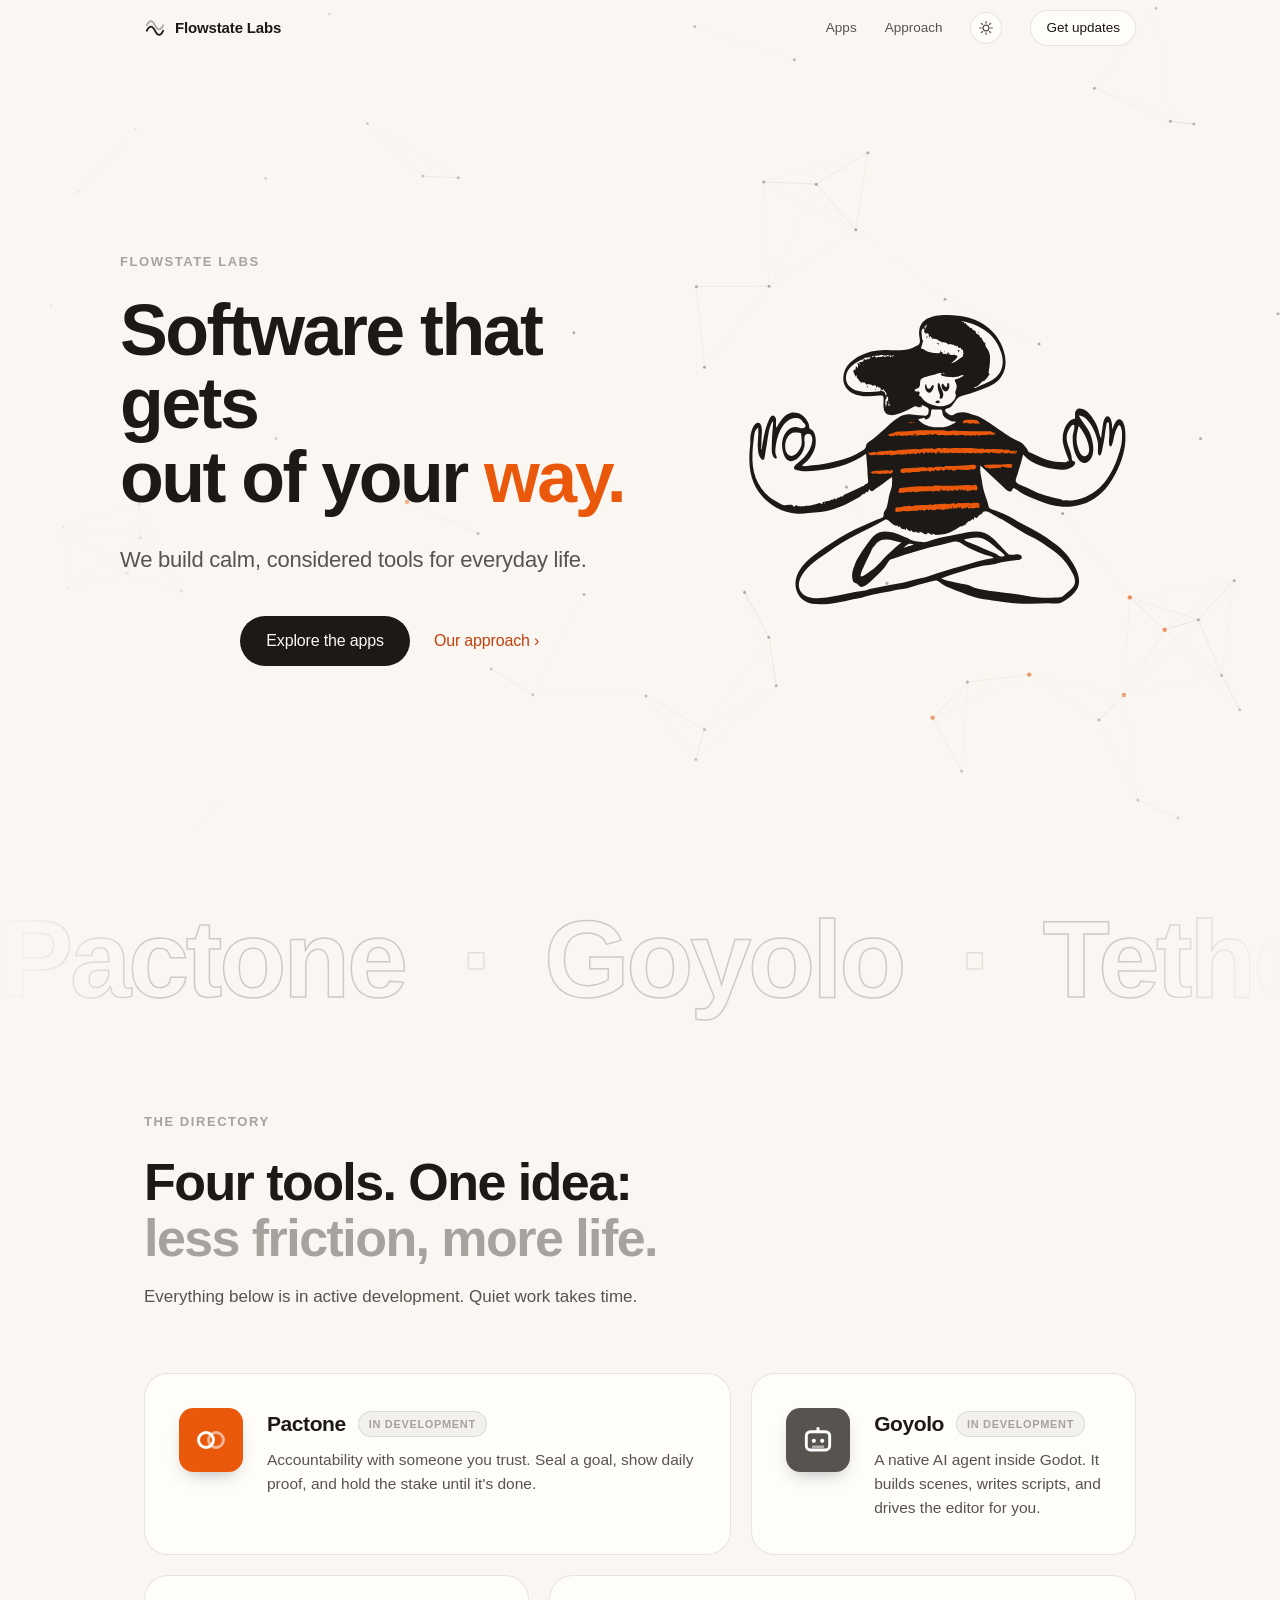
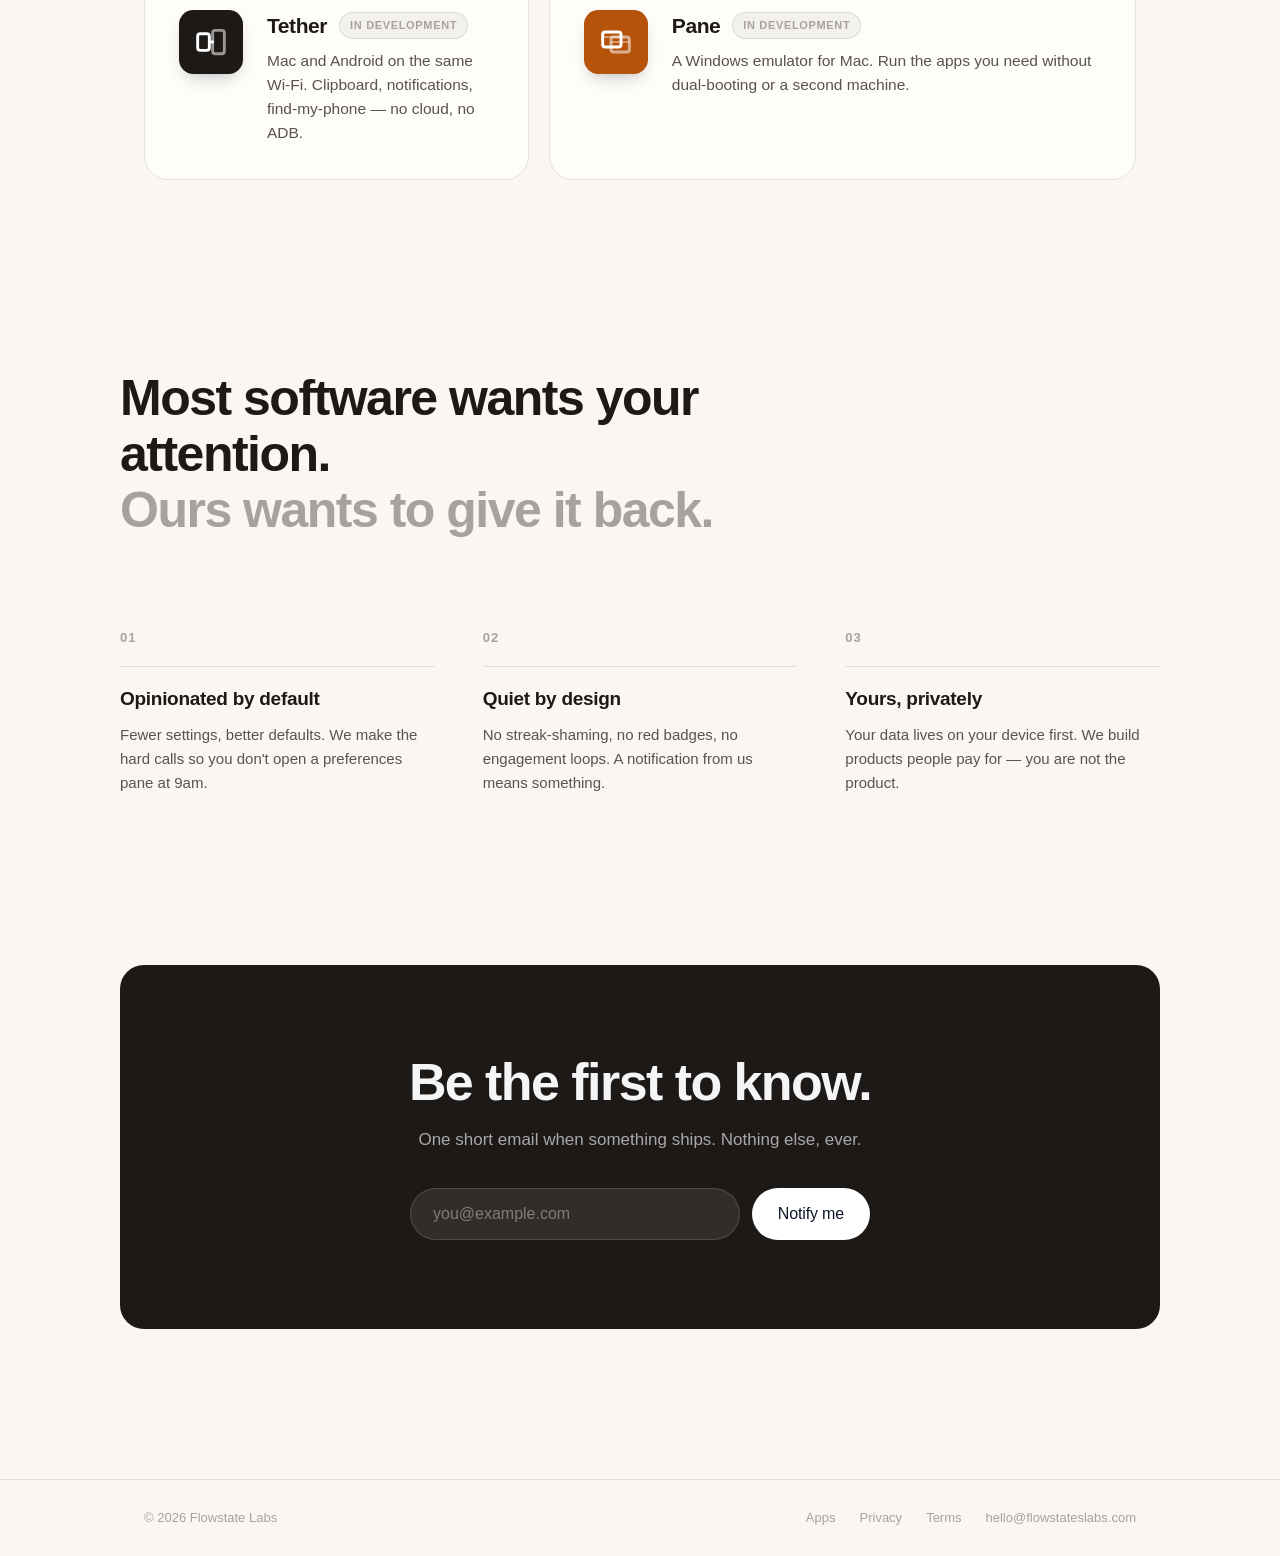
==== commit 58bf62ff: "Add Pactone landing page at /pactone with coming-soon downloads. Co-authored-by: Cursor <cursoragent" ====
--- a/flowstate-labs/index.html
+++ b/flowstate-labs/index.html
@@ -96,7 +96,7 @@
 
       <div class="app-grid">
 
-        <article class="app-card card-wide reveal" data-delay="1">
+        <a href="/pactone" class="app-card card-wide reveal" data-delay="1">
           <div class="app-icon icon-pactone" aria-hidden="true">
             <svg viewBox="0 0 48 48">
               <circle cx="18" cy="24" r="9" fill="none" stroke="#fff" stroke-width="3.5"/>
@@ -110,7 +110,7 @@
             </div>
             <p>Accountability with someone you trust. Seal a goal, show daily proof, and hold the stake until it's done.</p>
           </div>
-        </article>
+        </a>
 
         <article class="app-card reveal" data-delay="2">
           <div class="app-icon icon-goyolo" aria-hidden="true">
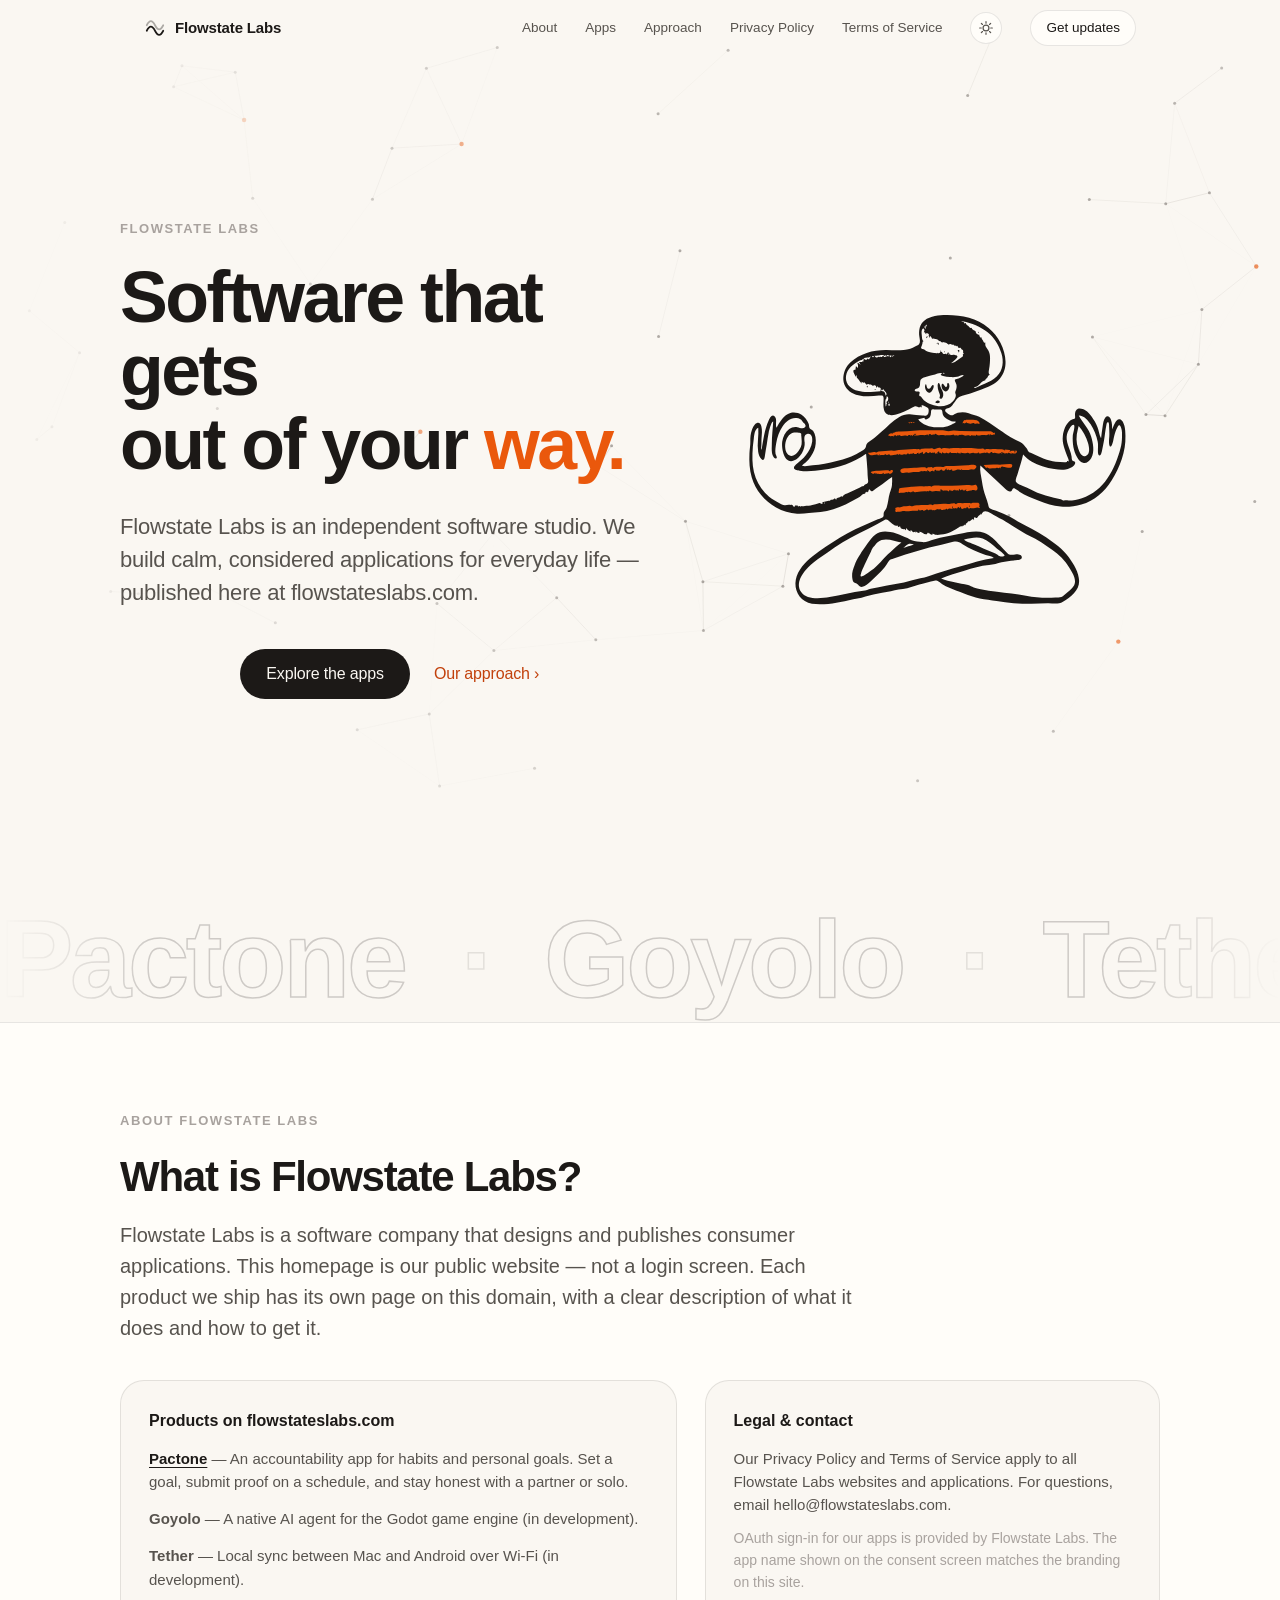
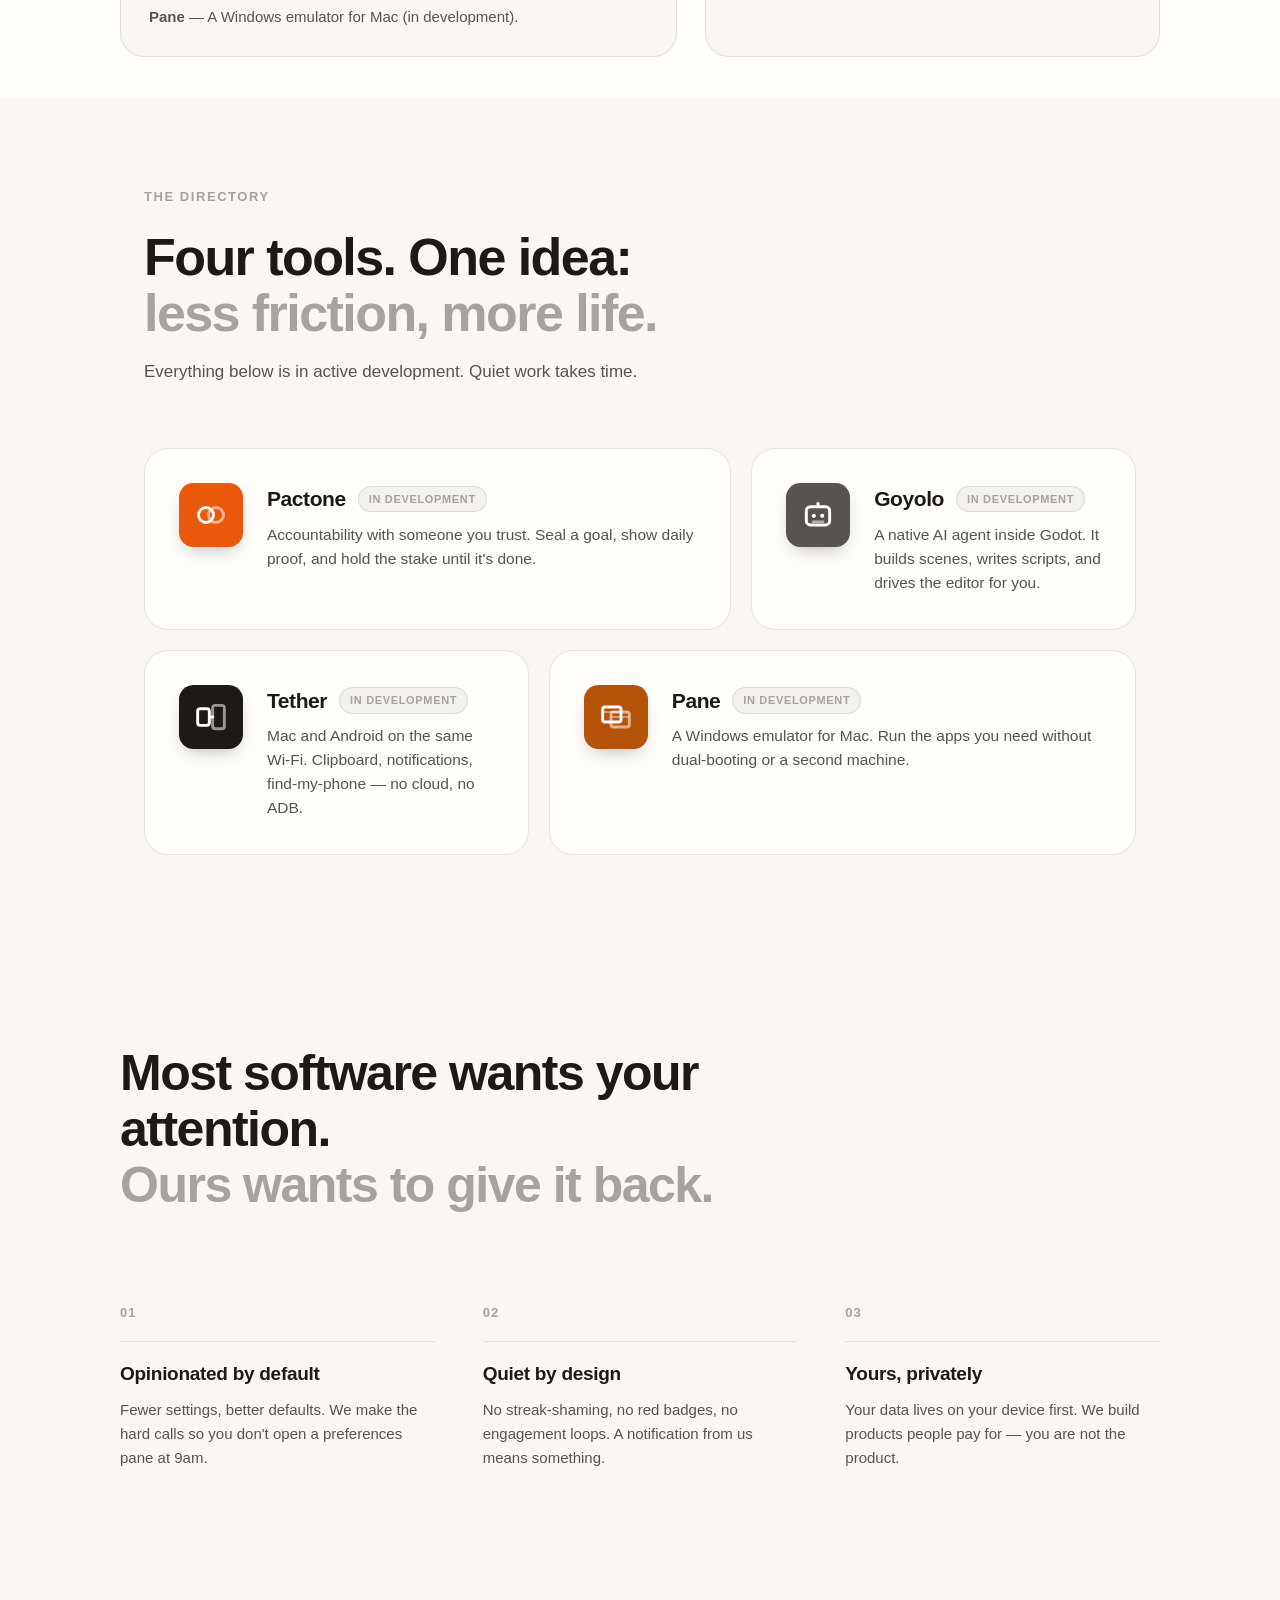
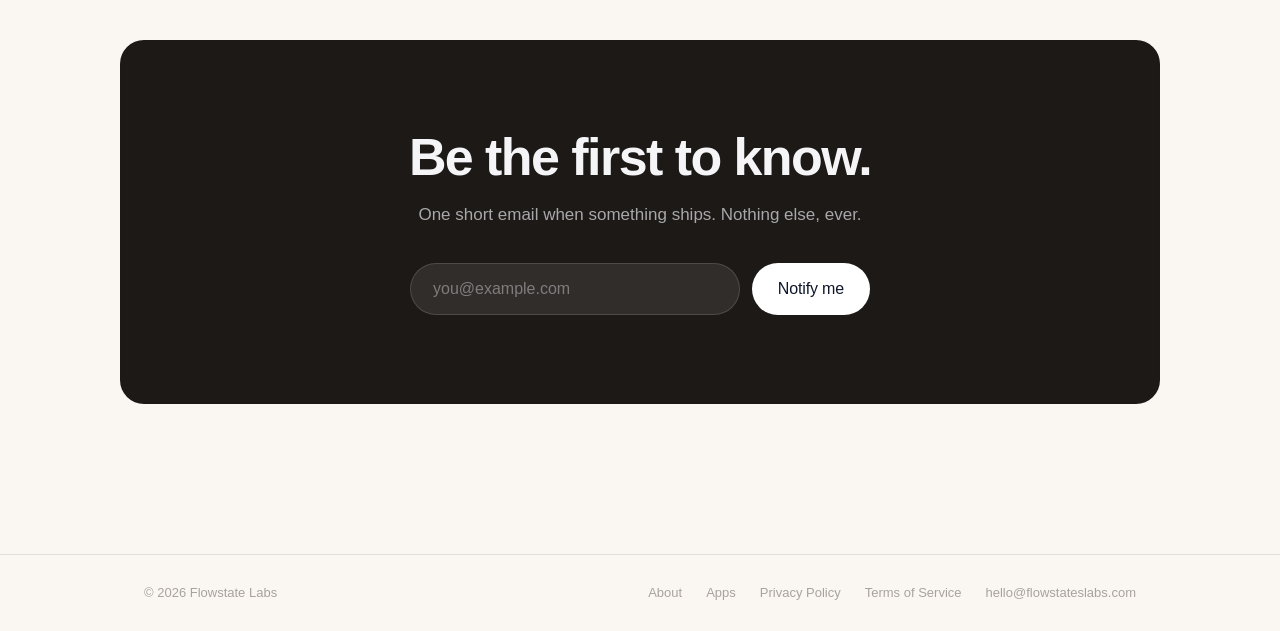
==== commit a4287f6d: "Add Flowstate Labs about section for Google domain verification. Co-authored-by: Cursor <cursoragent" ====
--- a/flowstate-labs/index.html
+++ b/flowstate-labs/index.html
@@ -4,7 +4,7 @@
   <meta charset="UTF-8" />
   <meta name="viewport" content="width=device-width, initial-scale=1.0" />
   <title>Flowstate Labs — Software that gets out of your way</title>
-  <meta name="description" content="Flowstate Labs builds calm, considered software that makes everyday life easier." />
+  <meta name="description" content="Flowstate Labs is an independent software studio that builds calm consumer apps. This site hosts our products — including Pactone — plus our Privacy Policy and Terms of Service." />
   <script>
     // Set theme before first paint to avoid a flash
     (function () {
@@ -32,8 +32,11 @@
         Flowstate&nbsp;Labs
       </a>
       <nav class="nav-links">
+        <a href="#about">About</a>
         <a href="#apps">Apps</a>
         <a href="#approach">Approach</a>
+        <a href="/privacy-policy">Privacy Policy</a>
+        <a href="/terms-of-service">Terms of Service</a>
         <button class="theme-toggle" id="theme-toggle" type="button" aria-label="Toggle dark mode">
           <svg class="icon-sun" viewBox="0 0 24 24" aria-hidden="true">
             <circle cx="12" cy="12" r="4.4" fill="none" stroke="currentColor" stroke-width="1.8"/>
@@ -63,7 +66,9 @@
             <span class="w">out</span> <span class="w">of</span> <span class="w">your</span> <span class="w accent">way.</span>
           </h1>
           <p class="hero-sub hero-rise" data-delay="2">
-            We build calm, considered tools for everyday life.
+            Flowstate Labs is an independent software studio. We build calm,
+            considered applications for everyday life — published here at
+            flowstateslabs.com.
           </p>
           <div class="hero-actions hero-rise" data-delay="3">
             <a href="#apps" class="btn btn-primary">Explore the apps</a>
@@ -85,6 +90,57 @@
         <span>Pactone</span><i>·</i><span>Goyolo</span><i>·</i><span>Tether</span><i>·</i><span>Pane</span><i>·</i>
       </div>
     </div>
+
+    <!-- About -->
+    <section class="about" id="about">
+      <div class="about-inner reveal">
+        <p class="eyebrow">About Flowstate Labs</p>
+        <h2 class="about-title">What is Flowstate Labs?</h2>
+        <p class="about-lead">
+          Flowstate Labs is a software company that designs and publishes consumer
+          applications. This homepage is our public website — not a login screen.
+          Each product we ship has its own page on this domain, with a clear
+          description of what it does and how to get it.
+        </p>
+        <div class="about-grid">
+          <div class="about-block">
+            <h3>Products on flowstateslabs.com</h3>
+            <ul class="product-list">
+              <li>
+                <a href="/pactone"><strong>Pactone</strong></a> —
+                An accountability app for habits and personal goals. Set a goal,
+                submit proof on a schedule, and stay honest with a partner or solo.
+              </li>
+              <li>
+                <strong>Goyolo</strong> —
+                A native AI agent for the Godot game engine (in development).
+              </li>
+              <li>
+                <strong>Tether</strong> —
+                Local sync between Mac and Android over Wi‑Fi (in development).
+              </li>
+              <li>
+                <strong>Pane</strong> —
+                A Windows emulator for Mac (in development).
+              </li>
+            </ul>
+          </div>
+          <div class="about-block">
+            <h3>Legal &amp; contact</h3>
+            <p>
+              Our <a href="/privacy-policy">Privacy Policy</a> and
+              <a href="/terms-of-service">Terms of Service</a> apply to all
+              Flowstate Labs websites and applications. For questions, email
+              <a href="mailto:hello@flowstateslabs.com">hello@flowstateslabs.com</a>.
+            </p>
+            <p class="about-note">
+              OAuth sign-in for our apps is provided by Flowstate Labs. The app
+              name shown on the consent screen matches the branding on this site.
+            </p>
+          </div>
+        </div>
+      </div>
+    </section>
 
     <!-- Apps directory -->
     <section class="apps" id="apps">
@@ -214,9 +270,10 @@
     <div class="footer-inner">
       <span>© 2026 Flowstate Labs</span>
       <nav>
+        <a href="#about">About</a>
         <a href="#apps">Apps</a>
-        <a href="/privacy-policy">Privacy</a>
-        <a href="/terms-of-service">Terms</a>
+        <a href="/privacy-policy">Privacy Policy</a>
+        <a href="/terms-of-service">Terms of Service</a>
         <a href="mailto:hello@flowstateslabs.com">hello@flowstateslabs.com</a>
       </nav>
     </div>
--- a/flowstate-labs/styles.css
+++ b/flowstate-labs/styles.css
@@ -584,6 +584,93 @@
 .updates-inner.is-signed-up .signup { display: none; }
 .updates-inner.is-signed-up .signup-confirm { display: block; }
 
+/* ---------- About (domain verification) ---------- */
+
+.about {
+  padding: 88px 24px 40px;
+  border-top: 1px solid var(--hairline);
+  background: var(--surface);
+}
+
+.about-inner {
+  max-width: 1040px;
+  margin: 0 auto;
+}
+
+.about-title {
+  font-size: clamp(28px, 3.8vw, 42px);
+  line-height: 1.12;
+  font-weight: 700;
+  letter-spacing: -0.03em;
+  margin: 12px 0 20px;
+  max-width: 20ch;
+}
+
+.about-lead {
+  font-size: clamp(17px, 2vw, 20px);
+  line-height: 1.55;
+  color: var(--ink-2);
+  max-width: 68ch;
+  margin-bottom: 36px;
+}
+
+.about-grid {
+  display: grid;
+  grid-template-columns: 1.1fr 0.9fr;
+  gap: 28px;
+}
+
+.about-block {
+  padding: 28px;
+  border-radius: var(--radius-card);
+  border: 1px solid var(--hairline);
+  background: var(--bg);
+}
+
+.about-block h3 {
+  font-size: 16px;
+  font-weight: 600;
+  margin-bottom: 14px;
+}
+
+.about-block p,
+.about-block li {
+  font-size: 15px;
+  line-height: 1.55;
+  color: var(--ink-2);
+}
+
+.about-block p + p {
+  margin-top: 12px;
+}
+
+.about-note {
+  font-size: 14px !important;
+  color: var(--ink-3) !important;
+}
+
+.product-list {
+  list-style: none;
+  display: flex;
+  flex-direction: column;
+  gap: 14px;
+}
+
+.product-list a {
+  color: var(--primary);
+  text-decoration: underline;
+  text-underline-offset: 3px;
+}
+
+.product-list a:hover {
+  color: var(--accent);
+}
+
+@media (max-width: 760px) {
+  .about-grid { grid-template-columns: 1fr; }
+  .about-lead { max-width: none; }
+}
+
 /* ---------- Footer ---------- */
 
 .footer { border-top: 1px solid var(--hairline); }
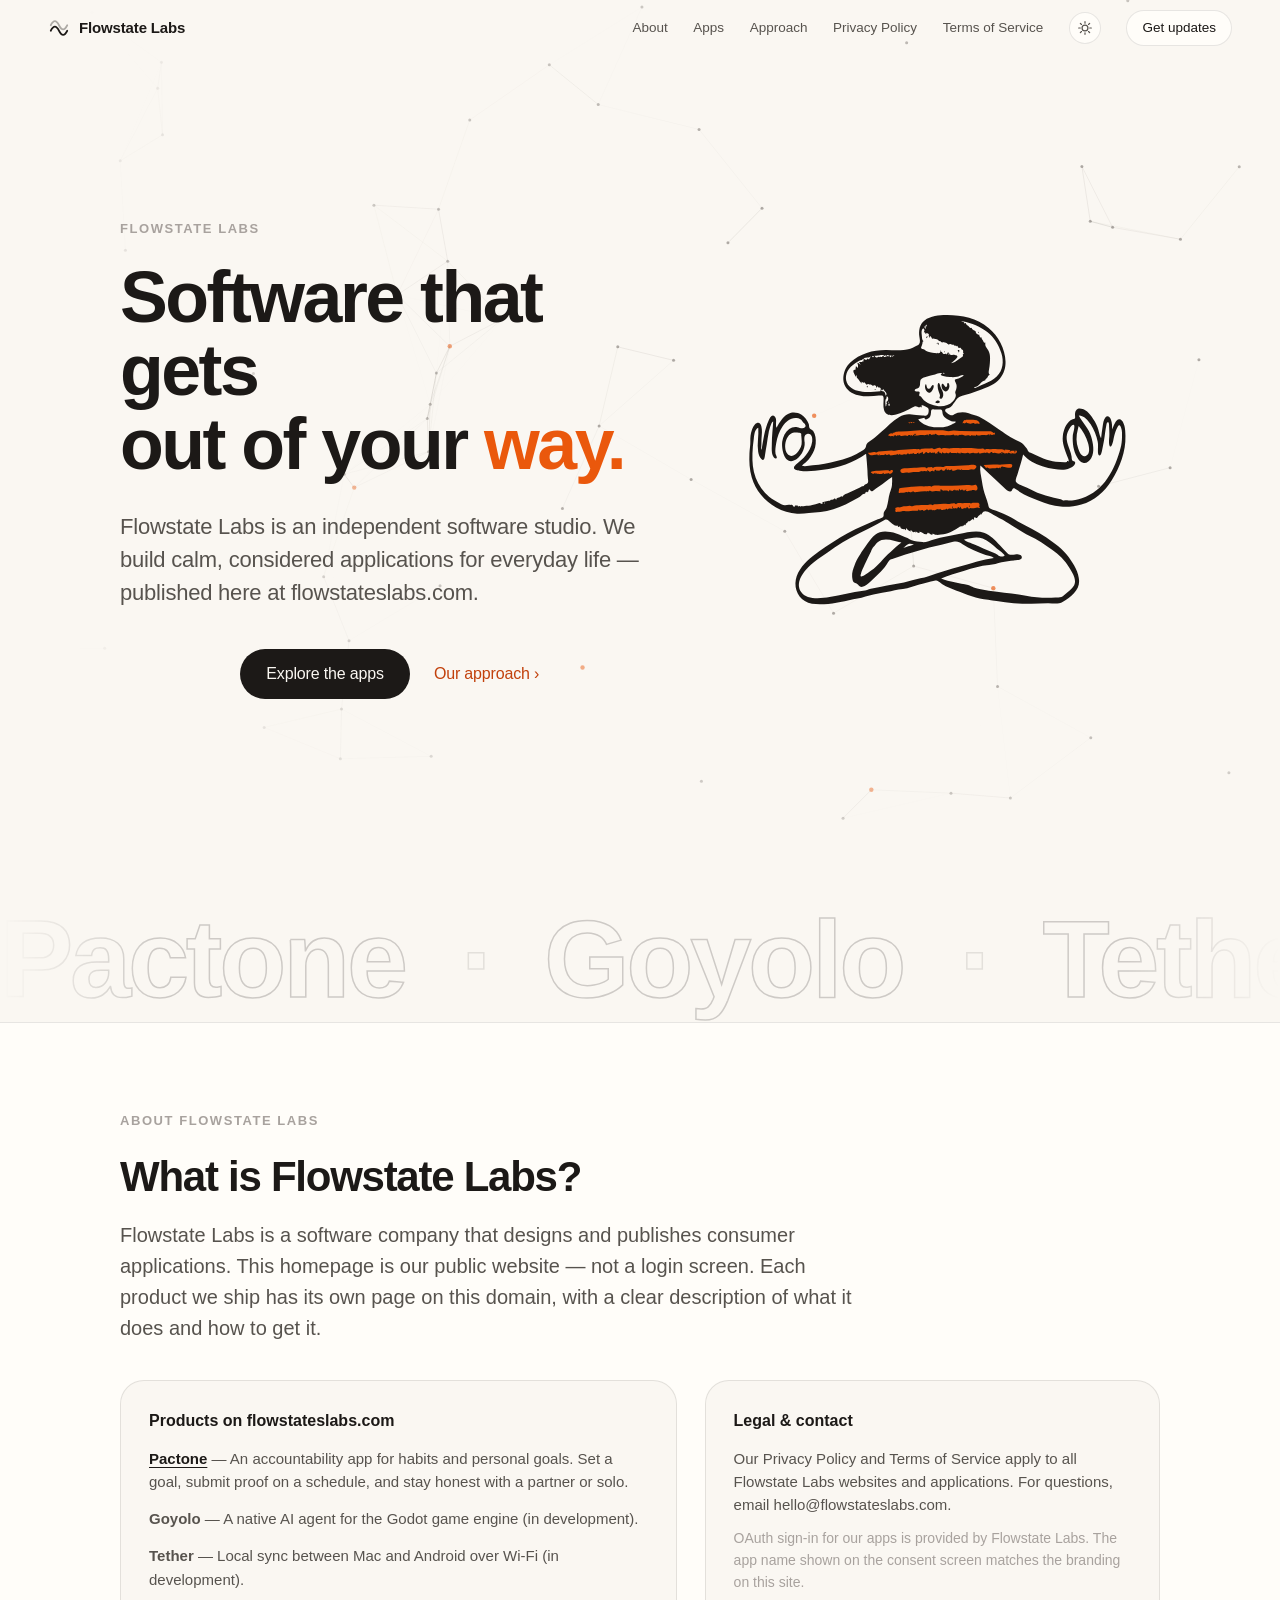
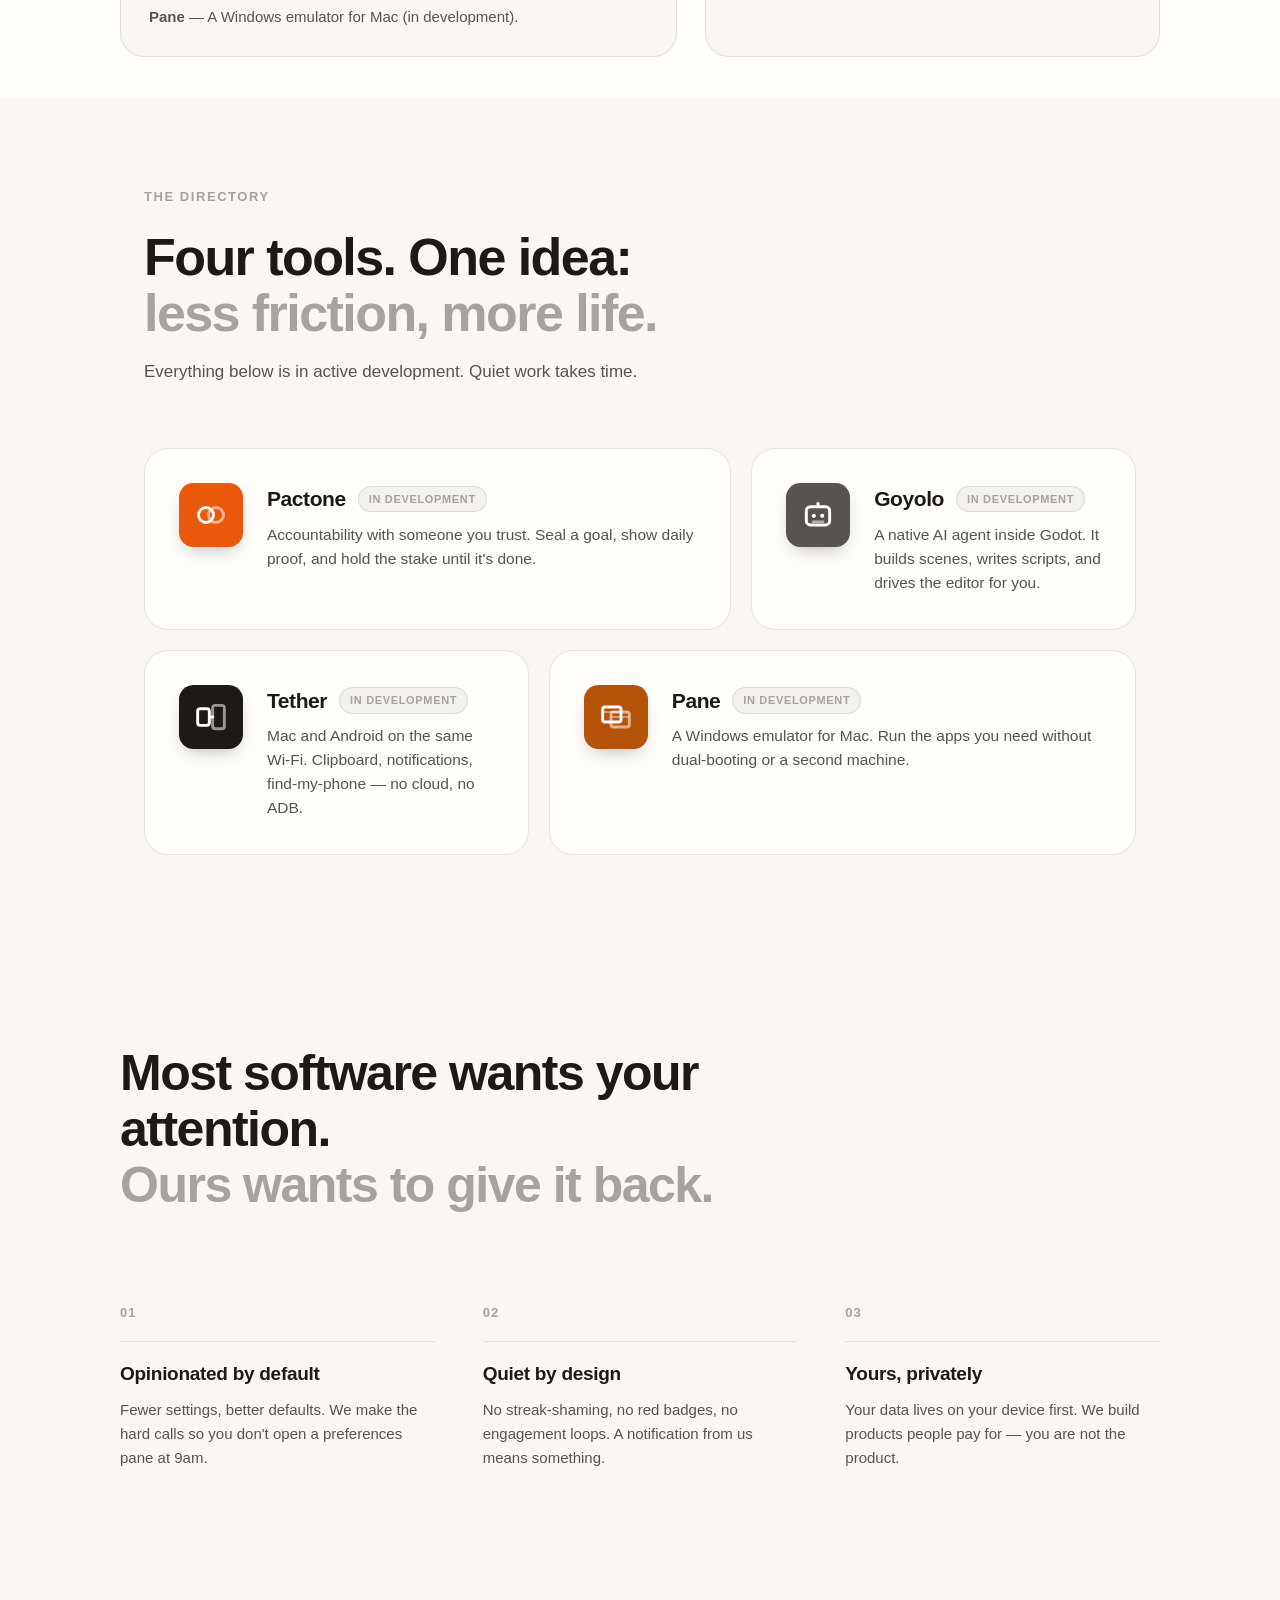
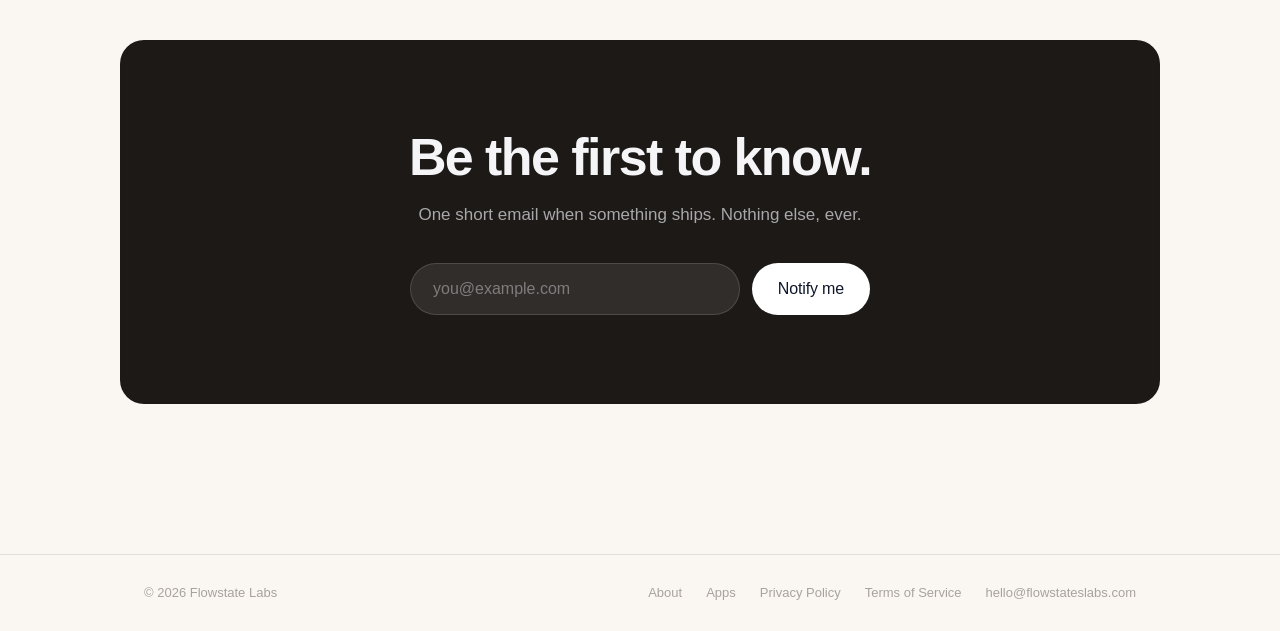
==== commit 87ab59d2: "Add responsive mobile nav and breakpoints across all pages. Co-authored-by: Cursor <cursoragent@curs" ====
--- a/flowstate-labs/index.html
+++ b/flowstate-labs/index.html
@@ -31,7 +31,18 @@
         </svg>
         Flowstate&nbsp;Labs
       </a>
-      <nav class="nav-links">
+      <button
+        class="nav-toggle"
+        type="button"
+        aria-label="Open menu"
+        aria-expanded="false"
+        aria-controls="site-nav"
+      >
+        <span class="nav-toggle-bar" aria-hidden="true"></span>
+        <span class="nav-toggle-bar" aria-hidden="true"></span>
+        <span class="nav-toggle-bar" aria-hidden="true"></span>
+      </button>
+      <nav class="nav-links" id="site-nav">
         <a href="#about">About</a>
         <a href="#apps">Apps</a>
         <a href="#approach">Approach</a>
--- a/flowstate-labs/styles.css
+++ b/flowstate-labs/styles.css
@@ -117,13 +117,15 @@
   box-shadow: 0 1px 0 var(--hairline);
 }
 .nav-inner {
-  max-width: 1040px;
-  margin: 0 auto;
-  padding: 0 24px;
+  width: 100%;
+  max-width: none;
+  margin: 0;
+  padding: 0 clamp(20px, 4vw, 48px);
   height: 56px;
   display: flex;
   align-items: center;
   justify-content: space-between;
+  gap: 24px;
 }
 .wordmark {
   display: flex;
@@ -137,7 +139,9 @@
 .nav-links {
   display: flex;
   align-items: center;
-  gap: 28px;
+  gap: clamp(16px, 2vw, 28px);
+  margin-left: auto;
+  flex-shrink: 0;
   font-size: 13.5px;
 }
 .nav-links a { color: var(--ink-2); transition: color 0.2s ease; }
@@ -172,6 +176,42 @@
 .theme-toggle .icon-moon { display: none; }
 html[data-theme="dark"] .theme-toggle .icon-sun { display: none; }
 html[data-theme="dark"] .theme-toggle .icon-moon { display: block; }
+
+.nav-toggle {
+  display: none;
+  flex-direction: column;
+  justify-content: center;
+  gap: 5px;
+  width: 40px;
+  height: 40px;
+  padding: 0;
+  border: 1px solid var(--hairline);
+  border-radius: 10px;
+  background: var(--surface);
+  color: var(--ink);
+  cursor: pointer;
+  flex-shrink: 0;
+  transition: background 0.2s ease;
+}
+.nav-toggle:hover { background: var(--pill-bg); }
+.nav-toggle-bar {
+  display: block;
+  width: 18px;
+  height: 2px;
+  margin: 0 auto;
+  background: currentColor;
+  border-radius: 1px;
+  transition: transform 0.3s var(--ease-spring), opacity 0.2s ease;
+}
+.nav.is-open .nav-toggle-bar:nth-child(1) {
+  transform: translateY(7px) rotate(45deg);
+}
+.nav.is-open .nav-toggle-bar:nth-child(2) { opacity: 0; }
+.nav.is-open .nav-toggle-bar:nth-child(3) {
+  transform: translateY(-7px) rotate(-45deg);
+}
+
+body.nav-open { overflow: hidden; }
 
 /* ---------- Hero ---------- */
 
@@ -742,3 +782,148 @@
   padding: 1px 6px;
   color: var(--ink);
 }
+
+/* ---------- Responsive ---------- */
+
+@media (max-width: 1024px) {
+  .nav-toggle { display: flex; }
+
+  .nav.is-open,
+  .nav.is-open.is-scrolled {
+    background: var(--nav-glass);
+    -webkit-backdrop-filter: saturate(180%) blur(20px);
+    backdrop-filter: saturate(180%) blur(20px);
+    box-shadow: 0 1px 0 var(--hairline);
+  }
+
+  .nav-links {
+    position: fixed;
+    top: 56px;
+    right: 0;
+    left: 0;
+    bottom: 0;
+    z-index: 99;
+    flex-direction: column;
+    align-items: stretch;
+    gap: 0;
+    margin: 0;
+    padding: 8px clamp(20px, 4vw, 48px) 32px;
+    background: var(--bg);
+    border-top: 1px solid var(--hairline);
+    overflow-y: auto;
+    -webkit-overflow-scrolling: touch;
+    opacity: 0;
+    visibility: hidden;
+    pointer-events: none;
+    transform: translateY(-8px);
+    transition:
+      opacity 0.28s ease,
+      transform 0.28s var(--ease-spring),
+      visibility 0.28s ease;
+  }
+
+  .nav.is-open .nav-links {
+    opacity: 1;
+    visibility: visible;
+    pointer-events: auto;
+    transform: none;
+  }
+
+  .nav-links a:not(.nav-cta) {
+    padding: 14px 0;
+    font-size: 16px;
+    border-bottom: 1px solid var(--hairline);
+  }
+
+  .nav-links .theme-toggle {
+    align-self: flex-start;
+    margin-top: 20px;
+    width: 40px;
+    height: 40px;
+  }
+
+  .nav-cta {
+    margin-top: 20px;
+    padding: 12px 18px;
+    text-align: center;
+    justify-content: center;
+  }
+}
+
+@media (max-width: 640px) {
+  .hero {
+    min-height: auto;
+    padding: 108px 20px 48px;
+  }
+
+  .hero-canvas {
+    -webkit-mask-image: radial-gradient(ellipse 90% 70% at 50% 40%, #000 25%, transparent 90%);
+    mask-image: radial-gradient(ellipse 90% 70% at 50% 40%, #000 25%, transparent 90%);
+  }
+
+  .hero-title { font-size: clamp(36px, 10vw, 52px); }
+  .hero-sub { font-size: 17px; }
+  .hero-actions {
+    flex-direction: column;
+    width: 100%;
+    max-width: 320px;
+    margin-inline: auto;
+  }
+  .hero-actions .btn {
+    width: 100%;
+    justify-content: center;
+  }
+
+  .marquee { padding: 48px 0 4px; }
+
+  .section-head {
+    margin-bottom: 40px;
+    padding: 0 20px;
+  }
+
+  .apps { padding: 64px 0 40px; }
+  .app-grid { padding: 0 20px; gap: 16px; }
+  .app-card {
+    flex-direction: column;
+    padding: 24px;
+    gap: 18px;
+  }
+  .app-card:hover { transform: none; }
+
+  .approach {
+    padding: 72px 20px;
+  }
+  .approach-statement { margin-bottom: 56px; }
+
+  .about {
+    padding: 64px 20px 32px;
+  }
+  .about-title { max-width: none; }
+  .about-block { padding: 22px; }
+
+  .updates { padding: 24px 20px 96px; }
+
+  .footer-inner {
+    flex-direction: column;
+    align-items: flex-start;
+    padding: 24px 20px;
+  }
+  .footer nav {
+    flex-direction: column;
+    align-items: flex-start;
+    gap: 12px;
+    width: 100%;
+  }
+
+  .legal {
+    padding: 96px 20px 72px;
+  }
+  .legal-head { margin-bottom: 36px; }
+  .legal-body { font-size: 16px; }
+  .legal-body h2 { margin-top: 32px; }
+}
+
+@media (max-width: 380px) {
+  .wordmark { font-size: 14px; gap: 7px; }
+  .wordmark-glyph { width: 20px; height: 20px; }
+}
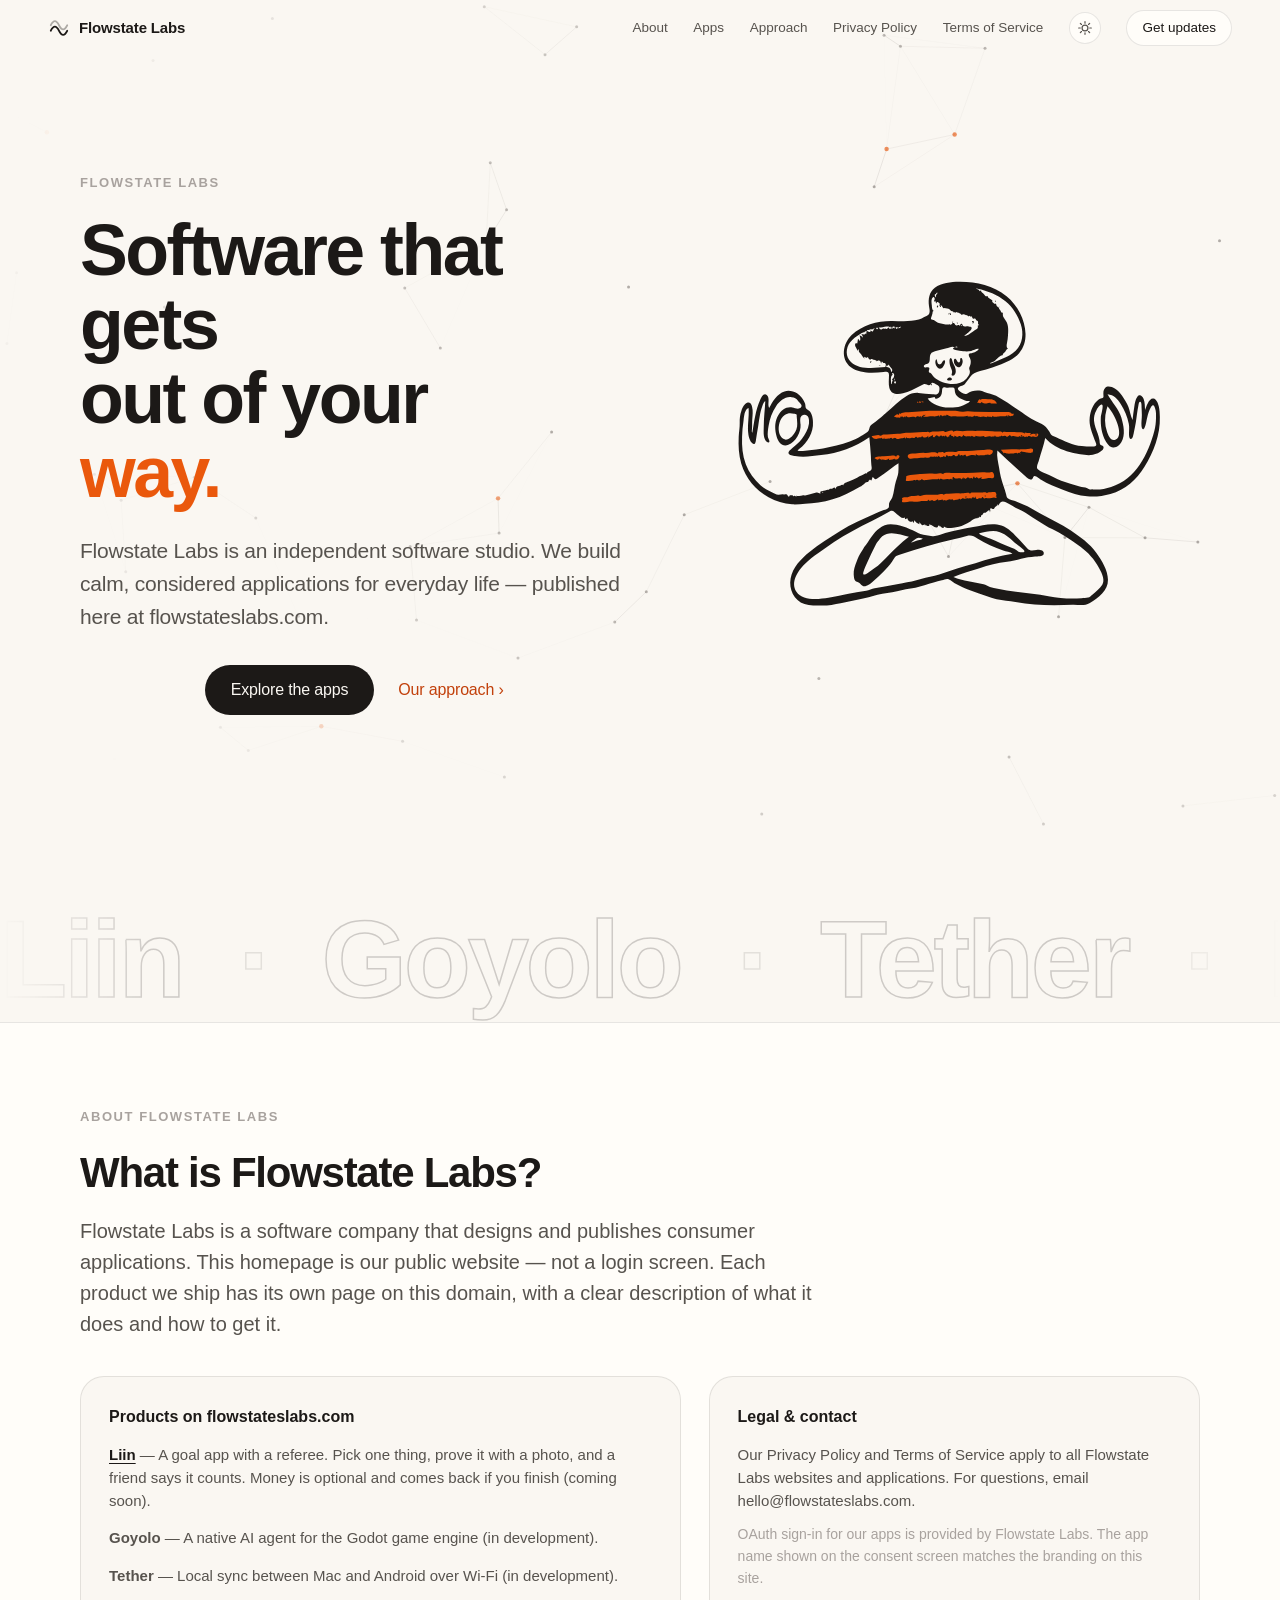
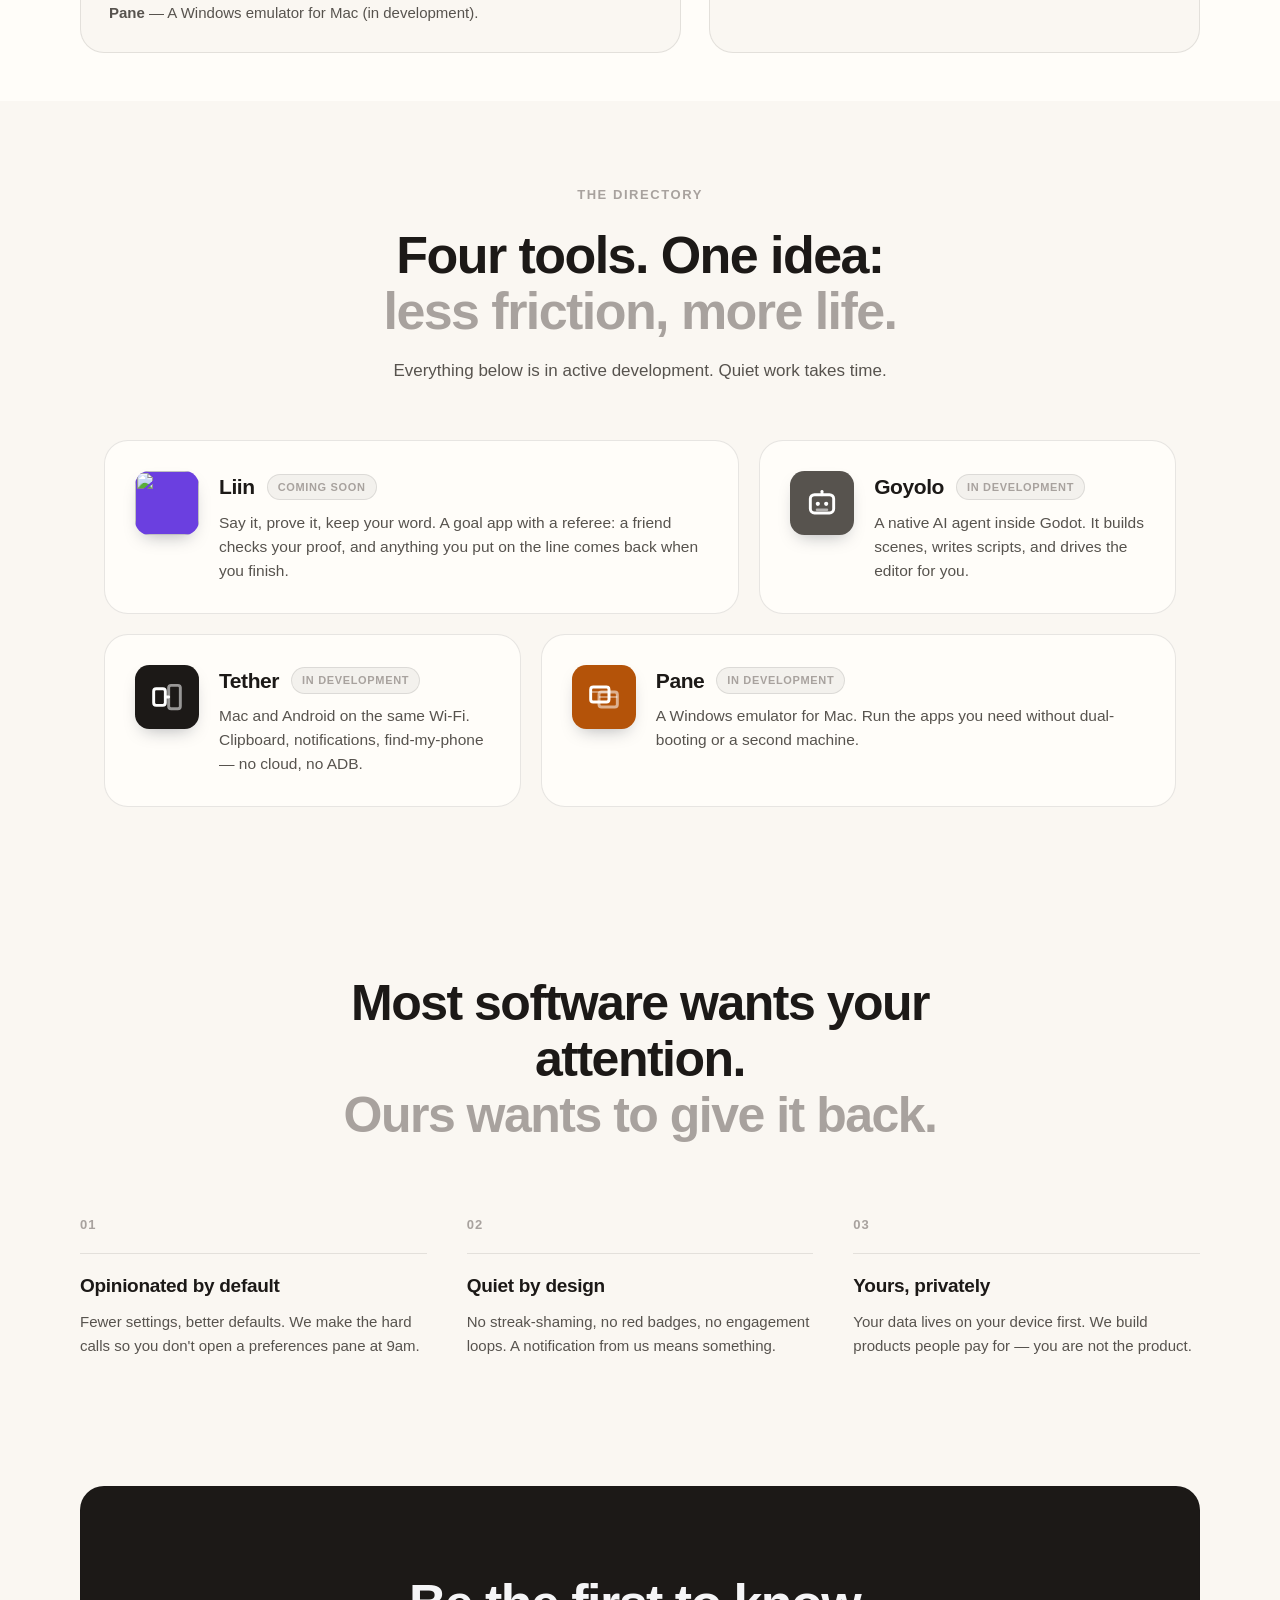
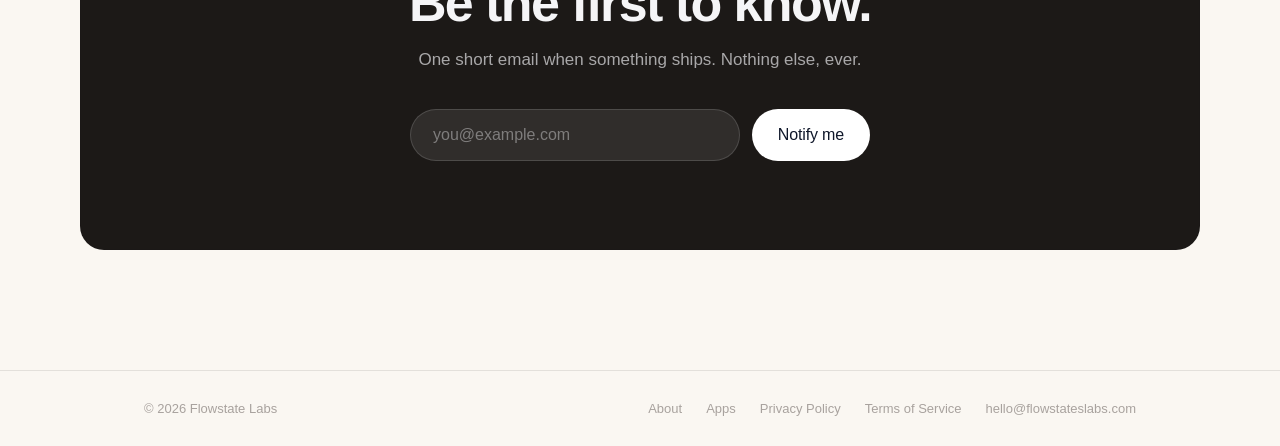
==== commit e81252ee: "Replace Pactone with Liin on the landing page The directory card, marquee, about list and meta descr" ====
--- a/flowstate-labs/index.html
+++ b/flowstate-labs/index.html
@@ -4,7 +4,7 @@
   <meta charset="UTF-8" />
   <meta name="viewport" content="width=device-width, initial-scale=1.0" />
   <title>Flowstate Labs — Software that gets out of your way</title>
-  <meta name="description" content="Flowstate Labs is an independent software studio that builds calm consumer apps. This site hosts our products — including Pactone — plus our Privacy Policy and Terms of Service." />
+  <meta name="description" content="Flowstate Labs is an independent software studio that builds calm consumer apps. This site hosts our products — including Liin — plus our Privacy Policy and Terms of Service." />
   <script>
     // Set theme before first paint to avoid a flash
     (function () {
@@ -97,8 +97,8 @@
     <!-- Marquee -->
     <div class="marquee" aria-hidden="true">
       <div class="marquee-track">
-        <span>Pactone</span><i>·</i><span>Goyolo</span><i>·</i><span>Tether</span><i>·</i><span>Pane</span><i>·</i>
-        <span>Pactone</span><i>·</i><span>Goyolo</span><i>·</i><span>Tether</span><i>·</i><span>Pane</span><i>·</i>
+        <span>Liin</span><i>·</i><span>Goyolo</span><i>·</i><span>Tether</span><i>·</i><span>Pane</span><i>·</i>
+        <span>Liin</span><i>·</i><span>Goyolo</span><i>·</i><span>Tether</span><i>·</i><span>Pane</span><i>·</i>
       </div>
     </div>
 
@@ -118,9 +118,10 @@
             <h3>Products on flowstateslabs.com</h3>
             <ul class="product-list">
               <li>
-                <a href="/pactone"><strong>Pactone</strong></a> —
-                An accountability app for habits and personal goals. Set a goal,
-                submit proof on a schedule, and stay honest with a partner or solo.
+                <a href="https://liin.flabs.ca"><strong>Liin</strong></a> —
+                A goal app with a referee. Pick one thing, prove it with a photo,
+                and a friend says it counts. Money is optional and comes back if
+                you finish (coming soon).
               </li>
               <li>
                 <strong>Goyolo</strong> —
@@ -163,19 +164,16 @@
 
       <div class="app-grid">
 
-        <a href="/pactone" class="app-card card-wide reveal" data-delay="1">
-          <div class="app-icon icon-pactone" aria-hidden="true">
-            <svg viewBox="0 0 48 48">
-              <circle cx="18" cy="24" r="9" fill="none" stroke="#fff" stroke-width="3.5"/>
-              <circle cx="30" cy="24" r="9" fill="none" stroke="#fff" stroke-width="3.5" opacity="0.55"/>
-            </svg>
-          </div>
-          <div class="app-meta">
-            <div class="app-name-row">
-              <h3>Pactone</h3>
-              <span class="pill">In development</span>
-            </div>
-            <p>Accountability with someone you trust. Seal a goal, show daily proof, and hold the stake until it's done.</p>
+        <a href="https://liin.flabs.ca" class="app-card card-wide reveal" data-delay="1">
+          <div class="app-icon icon-liin" aria-hidden="true">
+            <img src="/assets/liin-icon.png" alt="" width="64" height="64" />
+          </div>
+          <div class="app-meta">
+            <div class="app-name-row">
+              <h3>Liin</h3>
+              <span class="pill">Coming soon</span>
+            </div>
+            <p>Say it, prove it, keep your word. A goal app with a referee: a friend checks your proof, and anything you put on the line comes back when you finish.</p>
           </div>
         </a>
 
--- a/flowstate-labs/styles.css
+++ b/flowstate-labs/styles.css
@@ -222,7 +222,7 @@
   align-items: center;
   justify-content: center;
   text-align: center;
-  padding: 150px 24px 60px;
+  padding: 132px 24px 72px;
   overflow: hidden;
 }
 /* Particle field canvas (drawn in script.js) */
@@ -239,15 +239,15 @@
 .hero-inner {
   position: relative;
   z-index: 1;
-  max-width: 1040px;
+  max-width: 1120px;
   width: 100%;
   display: grid;
-  grid-template-columns: 1.1fr 0.9fr;
+  grid-template-columns: minmax(0, 1.05fr) minmax(320px, 0.95fr);
   align-items: center;
-  gap: 48px;
+  gap: clamp(40px, 5vw, 64px);
 }
 .hero-copy { text-align: left; }
-.hero-title { max-width: 640px; }
+.hero-title { max-width: 11ch; }
 .hero-actions { justify-content: flex-start; }
 
 /* ---------- Hero illustration (Open Doodles, CC0) ---------- */
@@ -270,8 +270,8 @@
 }
 
 @media (max-width: 900px) {
-  .hero { padding-top: 120px; }
-  .hero-inner { grid-template-columns: 1fr; gap: 56px; }
+  .hero { padding-top: 112px; }
+  .hero-inner { grid-template-columns: 1fr; gap: 40px; max-width: 760px; }
   .hero-copy { text-align: center; }
   .hero-title { margin-inline: auto; }
   .hero-sub { margin-inline: auto; }
@@ -325,16 +325,16 @@
 .hero-rise[data-delay="3"] { animation-delay: 0.85s; }
 
 .hero-sub {
-  margin: 28px 0 0;
-  max-width: 520px;
-  font-size: clamp(18px, 2.2vw, 22px);
-  line-height: 1.5;
+  margin: 24px 0 0;
+  max-width: 34rem;
+  font-size: clamp(18px, 2vw, 21px);
+  line-height: 1.58;
   color: var(--ink-2);
   letter-spacing: -0.01em;
 }
 
 .hero-actions {
-  margin-top: 40px;
+  margin-top: 32px;
   display: flex;
   gap: 18px;
   justify-content: center;
@@ -415,9 +415,9 @@
 /* ---------- Sections shared ---------- */
 
 .section-head {
-  max-width: 1040px;
-  margin: 0 auto 64px;
-  text-align: left;
+  max-width: 1120px;
+  margin: 0 auto 56px;
+  text-align: center;
   padding: 0 24px;
 }
 .section-head .section-sub { max-width: 560px; }
@@ -433,15 +433,17 @@
   margin-top: 18px;
   font-size: 17px;
   color: var(--ink-2);
+  margin-inline: auto;
+  line-height: 1.6;
 }
 
 /* ---------- Apps directory ---------- */
 
-.apps { padding: 90px 0 60px; }
+.apps { padding: 84px 0 64px; }
 
 /* Bento grid: alternating 3/5 + 2/5 spans */
 .app-grid {
-  max-width: 1040px;
+  max-width: 1120px;
   margin: 0 auto;
   padding: 0 24px;
   display: grid;
@@ -460,9 +462,9 @@
   overflow: hidden;
   background: var(--surface);
   border-radius: var(--radius-card);
-  padding: 34px;
-  display: flex;
-  gap: 24px;
+  padding: 30px;
+  display: flex;
+  gap: 20px;
   align-items: flex-start;
   border: 1px solid var(--hairline);
   transition: transform 0.5s var(--ease-spring), box-shadow 0.5s ease;
@@ -491,7 +493,8 @@
   box-shadow: 0 8px 18px -8px rgba(15, 23, 42, 0.35);
 }
 .app-icon svg { width: 40px; height: 40px; }
-.icon-pactone { background: var(--icon-1); }
+.icon-liin    { background: #6b3fe0; overflow: hidden; }
+.icon-liin img { width: 100%; height: 100%; display: block; }
 .icon-goyolo  { background: var(--icon-2); }
 .icon-tether  { background: var(--icon-3); }
 .icon-pane    { background: var(--icon-4); }
@@ -527,8 +530,8 @@
 
 /* ---------- Approach ---------- */
 
-.approach { padding: 130px 24px; }
-.approach-inner { max-width: 1040px; margin: 0 auto; }
+.approach { padding: 104px 24px; }
+.approach-inner { max-width: 1120px; margin: 0 auto; }
 
 .approach-statement {
   font-size: clamp(30px, 4.2vw, 50px);
@@ -536,14 +539,15 @@
   font-weight: 700;
   letter-spacing: -0.03em;
   max-width: 780px;
-  margin-bottom: 90px;
+  margin: 0 auto 72px;
+  text-align: center;
 }
 .approach-statement .dim { color: var(--ink-3); }
 
 .principles {
   display: grid;
   grid-template-columns: repeat(3, 1fr);
-  gap: 48px;
+  gap: 40px;
 }
 @media (max-width: 760px) {
   .principles { grid-template-columns: 1fr; gap: 40px; }
@@ -572,9 +576,9 @@
 
 /* ---------- Updates ---------- */
 
-.updates { padding: 40px 24px 150px; }
+.updates { padding: 24px 24px 120px; }
 .updates-inner {
-  max-width: 1040px;
+  max-width: 1120px;
   margin: 0 auto;
   background: var(--panel-bg);
   color: #f5f5f7;
@@ -627,13 +631,13 @@
 /* ---------- About (domain verification) ---------- */
 
 .about {
-  padding: 88px 24px 40px;
+  padding: 84px 24px 48px;
   border-top: 1px solid var(--hairline);
   background: var(--surface);
 }
 
 .about-inner {
-  max-width: 1040px;
+  max-width: 1120px;
   margin: 0 auto;
 }
 
@@ -853,7 +857,7 @@
 @media (max-width: 640px) {
   .hero {
     min-height: auto;
-    padding: 108px 20px 48px;
+    padding: 98px 20px 44px;
   }
 
   .hero-canvas {
@@ -861,13 +865,13 @@
     mask-image: radial-gradient(ellipse 90% 70% at 50% 40%, #000 25%, transparent 90%);
   }
 
-  .hero-title { font-size: clamp(36px, 10vw, 52px); }
-  .hero-sub { font-size: 17px; }
+  .hero-title { font-size: clamp(34px, 10vw, 48px); }
+  .hero-sub { font-size: 16px; }
   .hero-actions {
     flex-direction: column;
     width: 100%;
     max-width: 320px;
-    margin-inline: auto;
+    margin: 28px auto 0;
   }
   .hero-actions .btn {
     width: 100%;
@@ -877,40 +881,50 @@
   .marquee { padding: 48px 0 4px; }
 
   .section-head {
-    margin-bottom: 40px;
+    margin-bottom: 36px;
     padding: 0 20px;
   }
 
-  .apps { padding: 64px 0 40px; }
+  .apps { padding: 56px 0 36px; }
   .app-grid { padding: 0 20px; gap: 16px; }
   .app-card {
     flex-direction: column;
-    padding: 24px;
-    gap: 18px;
+    padding: 22px;
+    gap: 16px;
   }
   .app-card:hover { transform: none; }
+  .app-name-row {
+    flex-wrap: wrap;
+    gap: 10px;
+  }
+  .app-meta h3 { font-size: 20px; }
+  .app-meta p { font-size: 15px; }
 
   .approach {
-    padding: 72px 20px;
-  }
-  .approach-statement { margin-bottom: 56px; }
+    padding: 64px 20px;
+  }
+  .approach-statement { margin-bottom: 48px; }
 
   .about {
-    padding: 64px 20px 32px;
+    padding: 56px 20px 32px;
   }
   .about-title { max-width: none; }
   .about-block { padding: 22px; }
-
-  .updates { padding: 24px 20px 96px; }
+  .about-lead { font-size: 16px; }
+
+  .updates { padding: 20px 20px 88px; }
+  .updates-inner { padding: 40px 22px; }
+  .updates p { font-size: 16px; }
 
   .footer-inner {
     flex-direction: column;
-    align-items: flex-start;
+    align-items: center;
     padding: 24px 20px;
+    text-align: center;
   }
   .footer nav {
     flex-direction: column;
-    align-items: flex-start;
+    align-items: center;
     gap: 12px;
     width: 100%;
   }
@@ -926,4 +940,14 @@
 @media (max-width: 380px) {
   .wordmark { font-size: 14px; gap: 7px; }
   .wordmark-glyph { width: 20px; height: 20px; }
-}
+  .nav-inner { padding-inline: 16px; }
+  .section-head,
+  .app-grid,
+  .about,
+  .approach,
+  .updates,
+  .legal {
+    padding-left: 16px;
+    padding-right: 16px;
+  }
+}
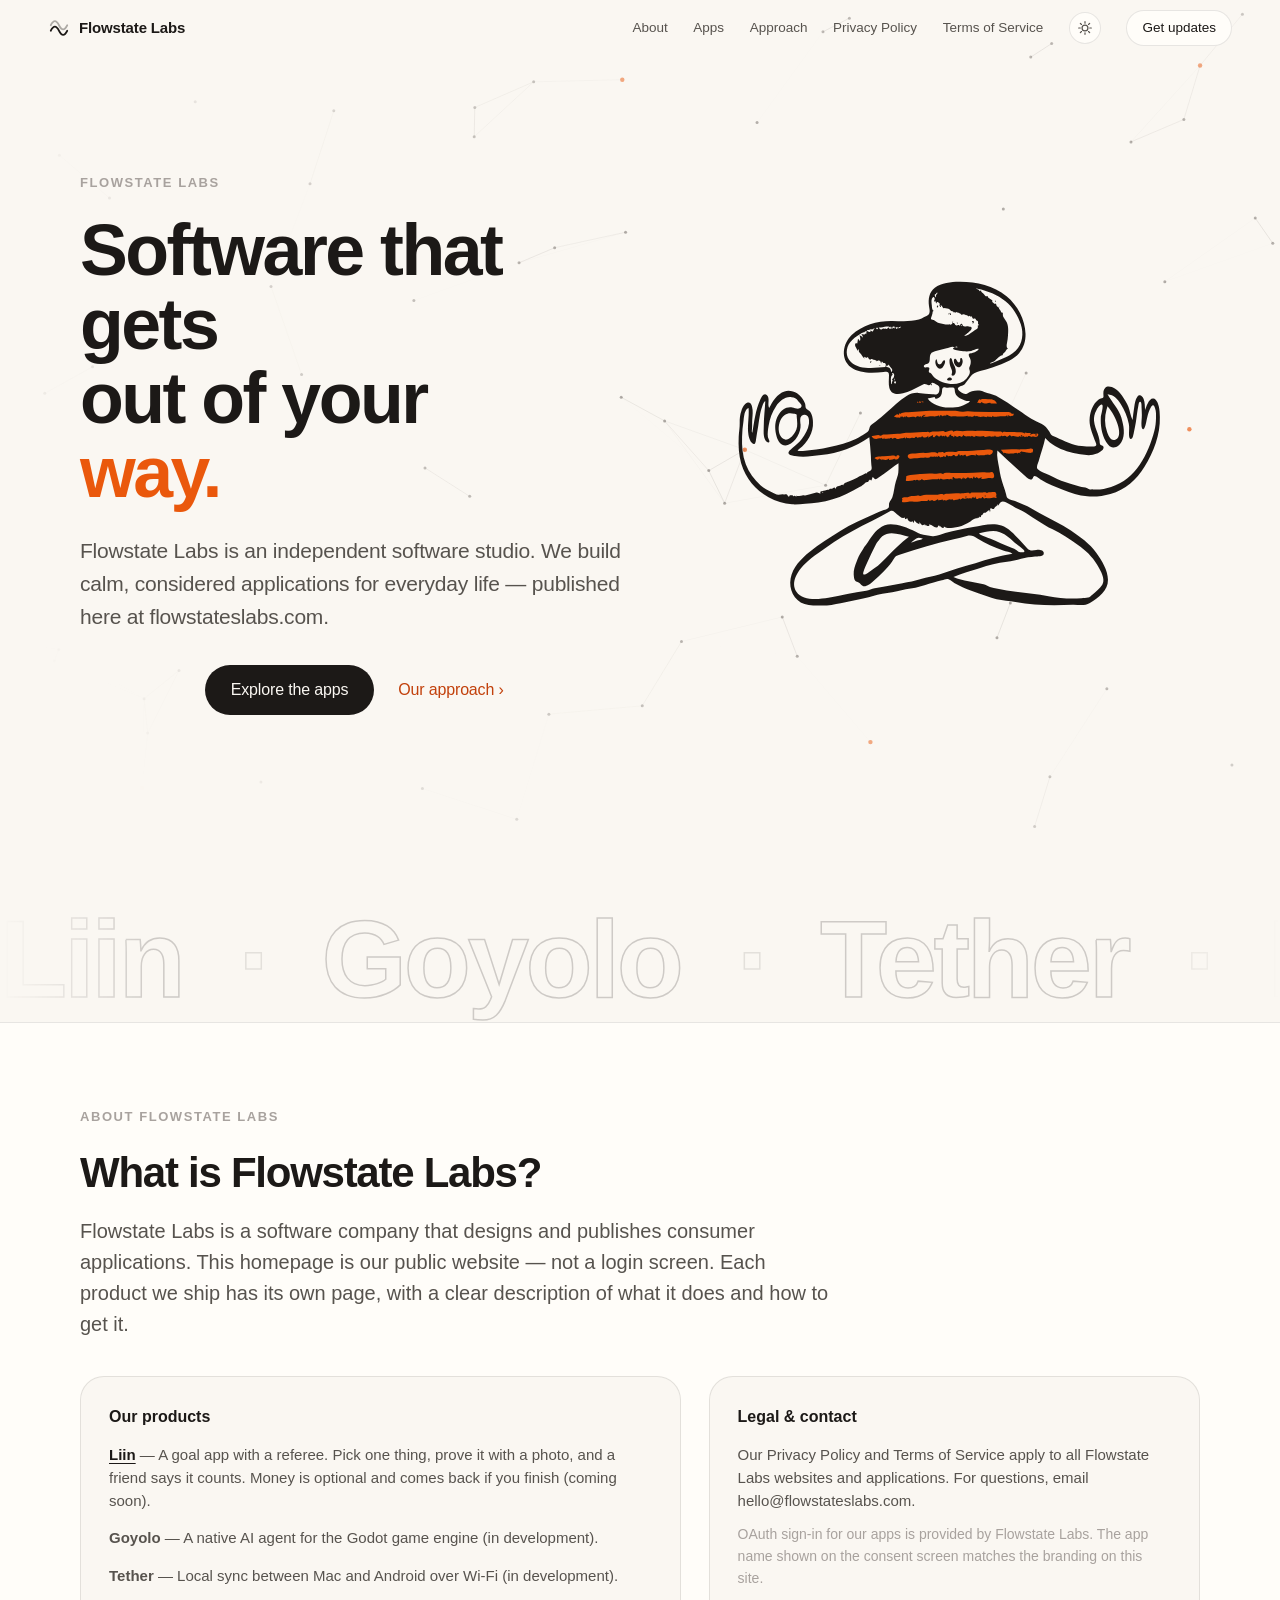
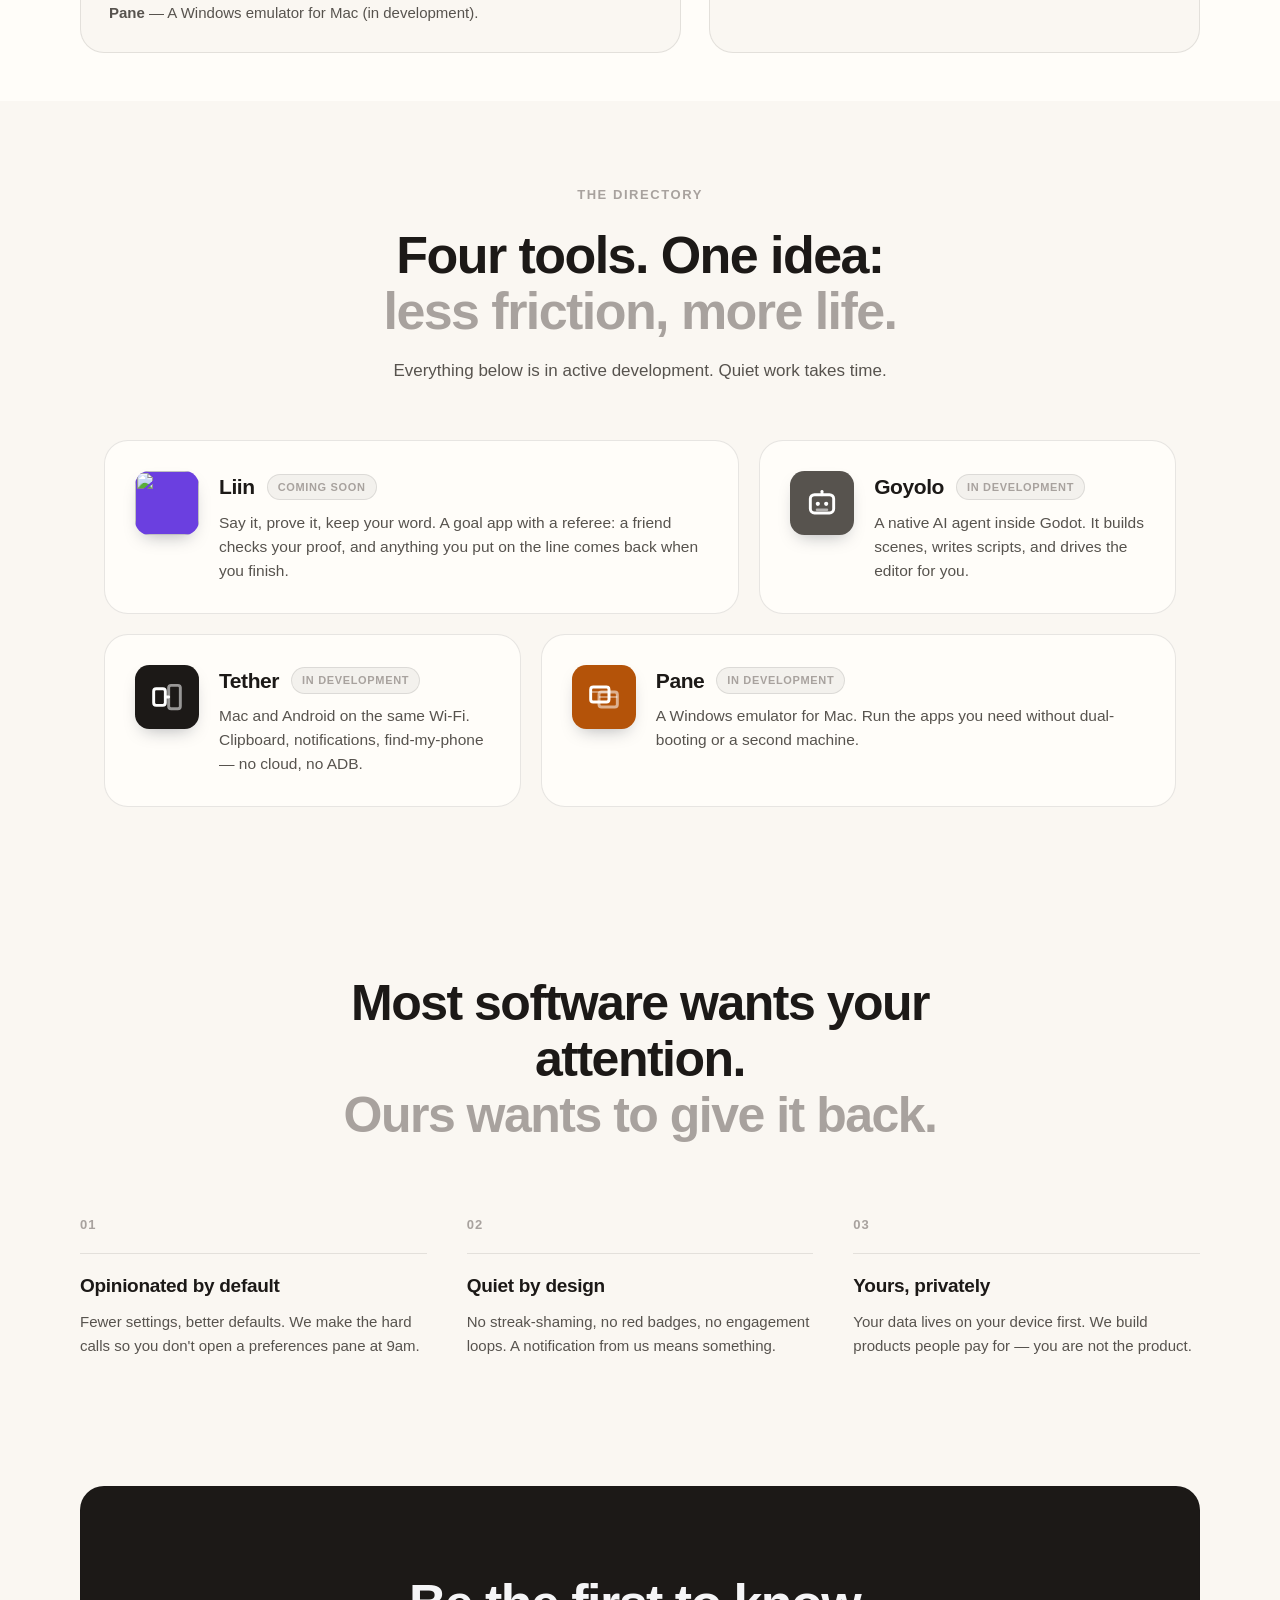
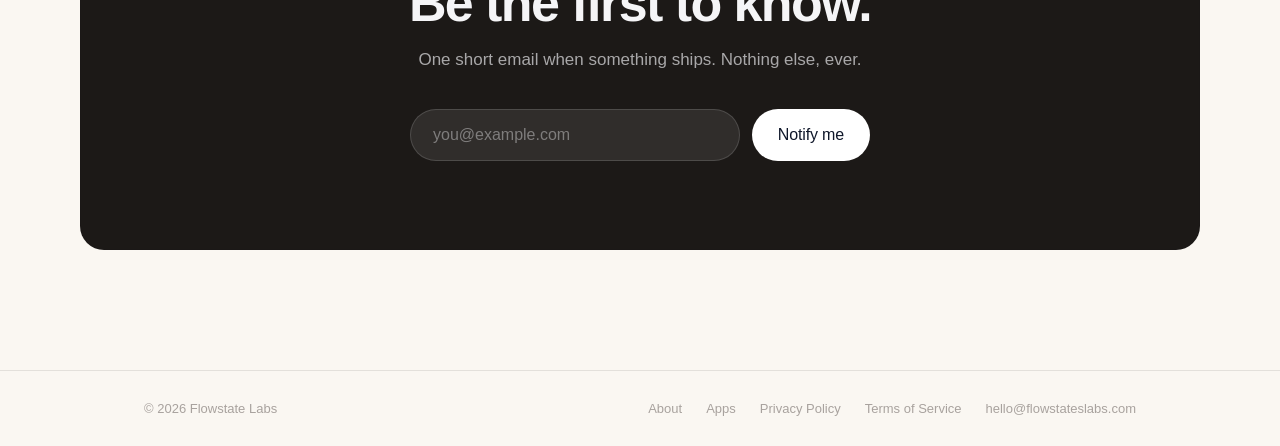
==== commit 2eaff6cc: "Reword the about section now that Liin lives on its own subdomain Co-Authored-By: Claude Sonnet 5.5 " ====
--- a/flowstate-labs/index.html
+++ b/flowstate-labs/index.html
@@ -110,12 +110,12 @@
         <p class="about-lead">
           Flowstate Labs is a software company that designs and publishes consumer
           applications. This homepage is our public website — not a login screen.
-          Each product we ship has its own page on this domain, with a clear
-          description of what it does and how to get it.
+          Each product we ship has its own page, with a clear description of
+          what it does and how to get it.
         </p>
         <div class="about-grid">
           <div class="about-block">
-            <h3>Products on flowstateslabs.com</h3>
+            <h3>Our products</h3>
             <ul class="product-list">
               <li>
                 <a href="https://liin.flabs.ca"><strong>Liin</strong></a> —
--- a/flowstate-labs/styles.css
+++ b/flowstate-labs/styles.css
@@ -21,7 +21,6 @@
   --stroke-fill: rgba(28, 25, 23, 0.08);
   --panel-bg: #1c1917;
   --card-shadow: 0 20px 40px -18px rgba(28, 25, 23, 0.2);
-  --icon-1: #ea580c;
   --icon-2: #57534e;
   --icon-3: #1c1917;
   --icon-4: #b45309;
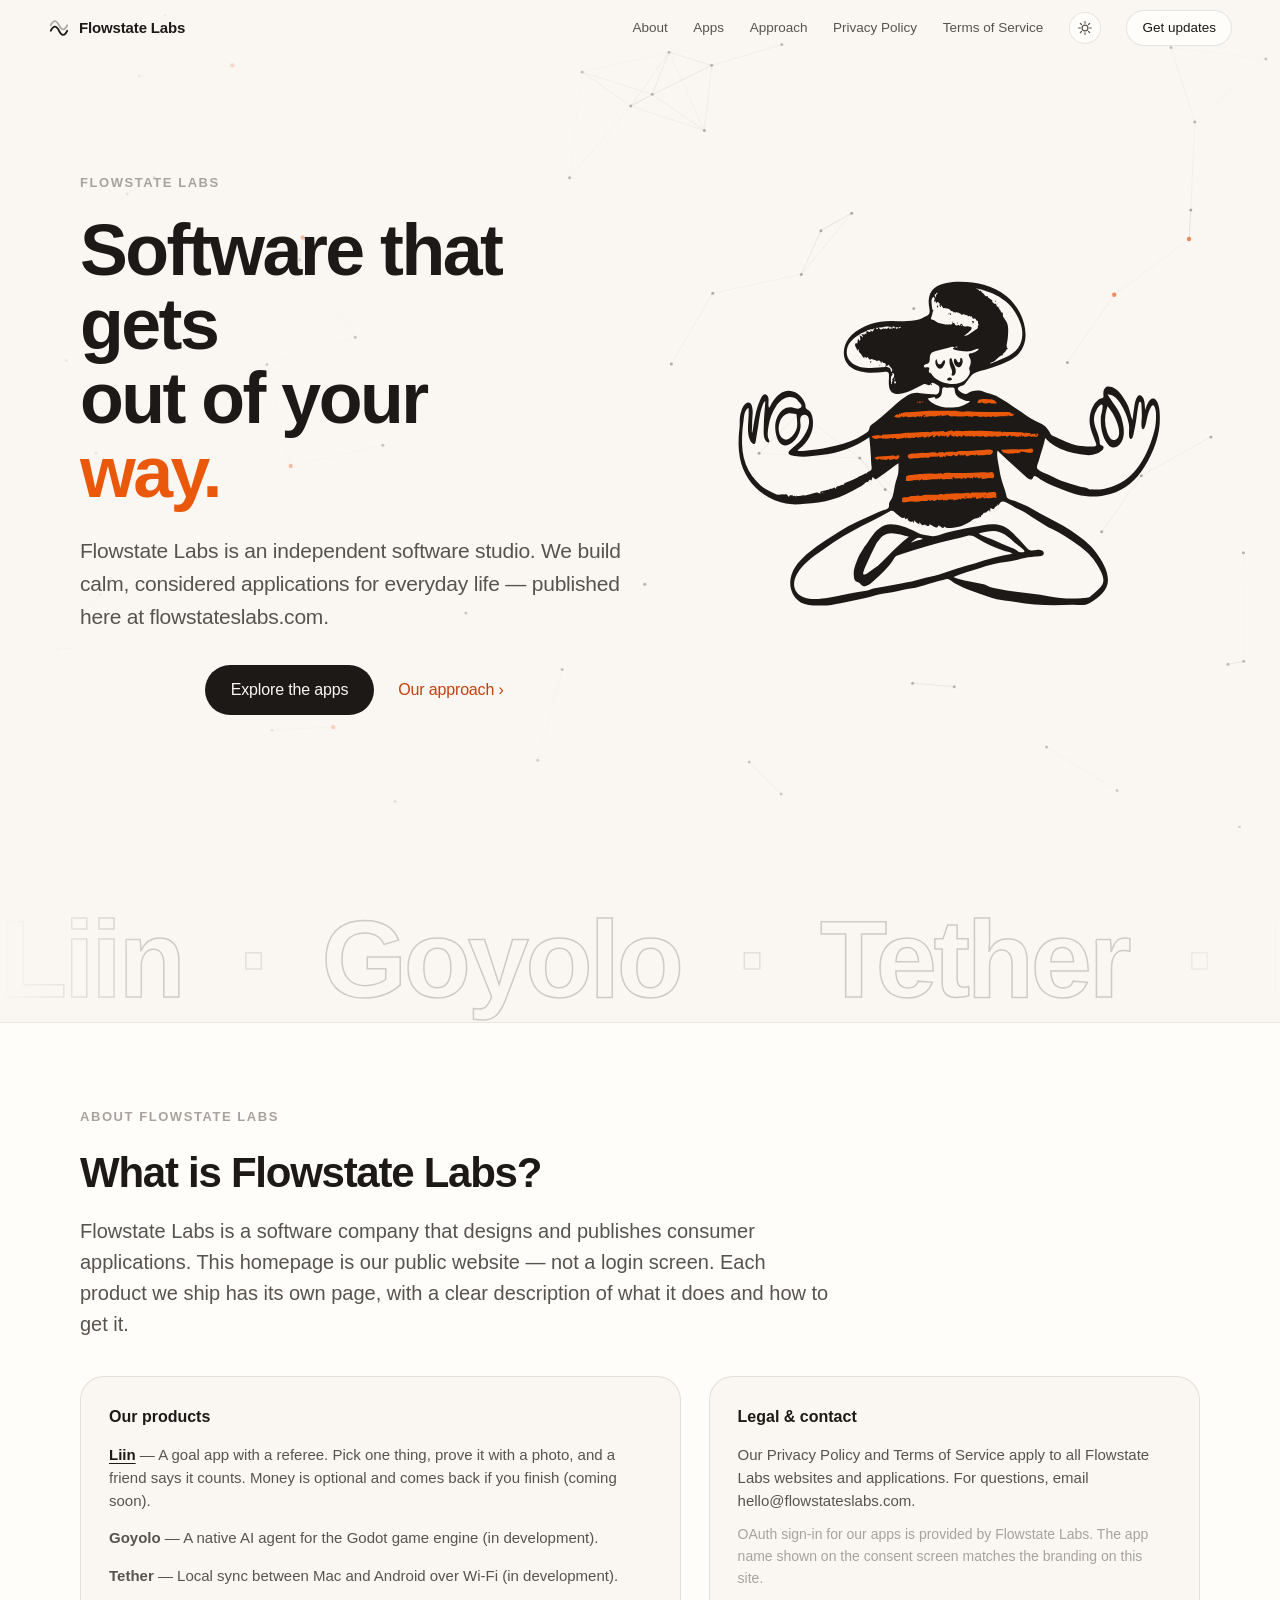
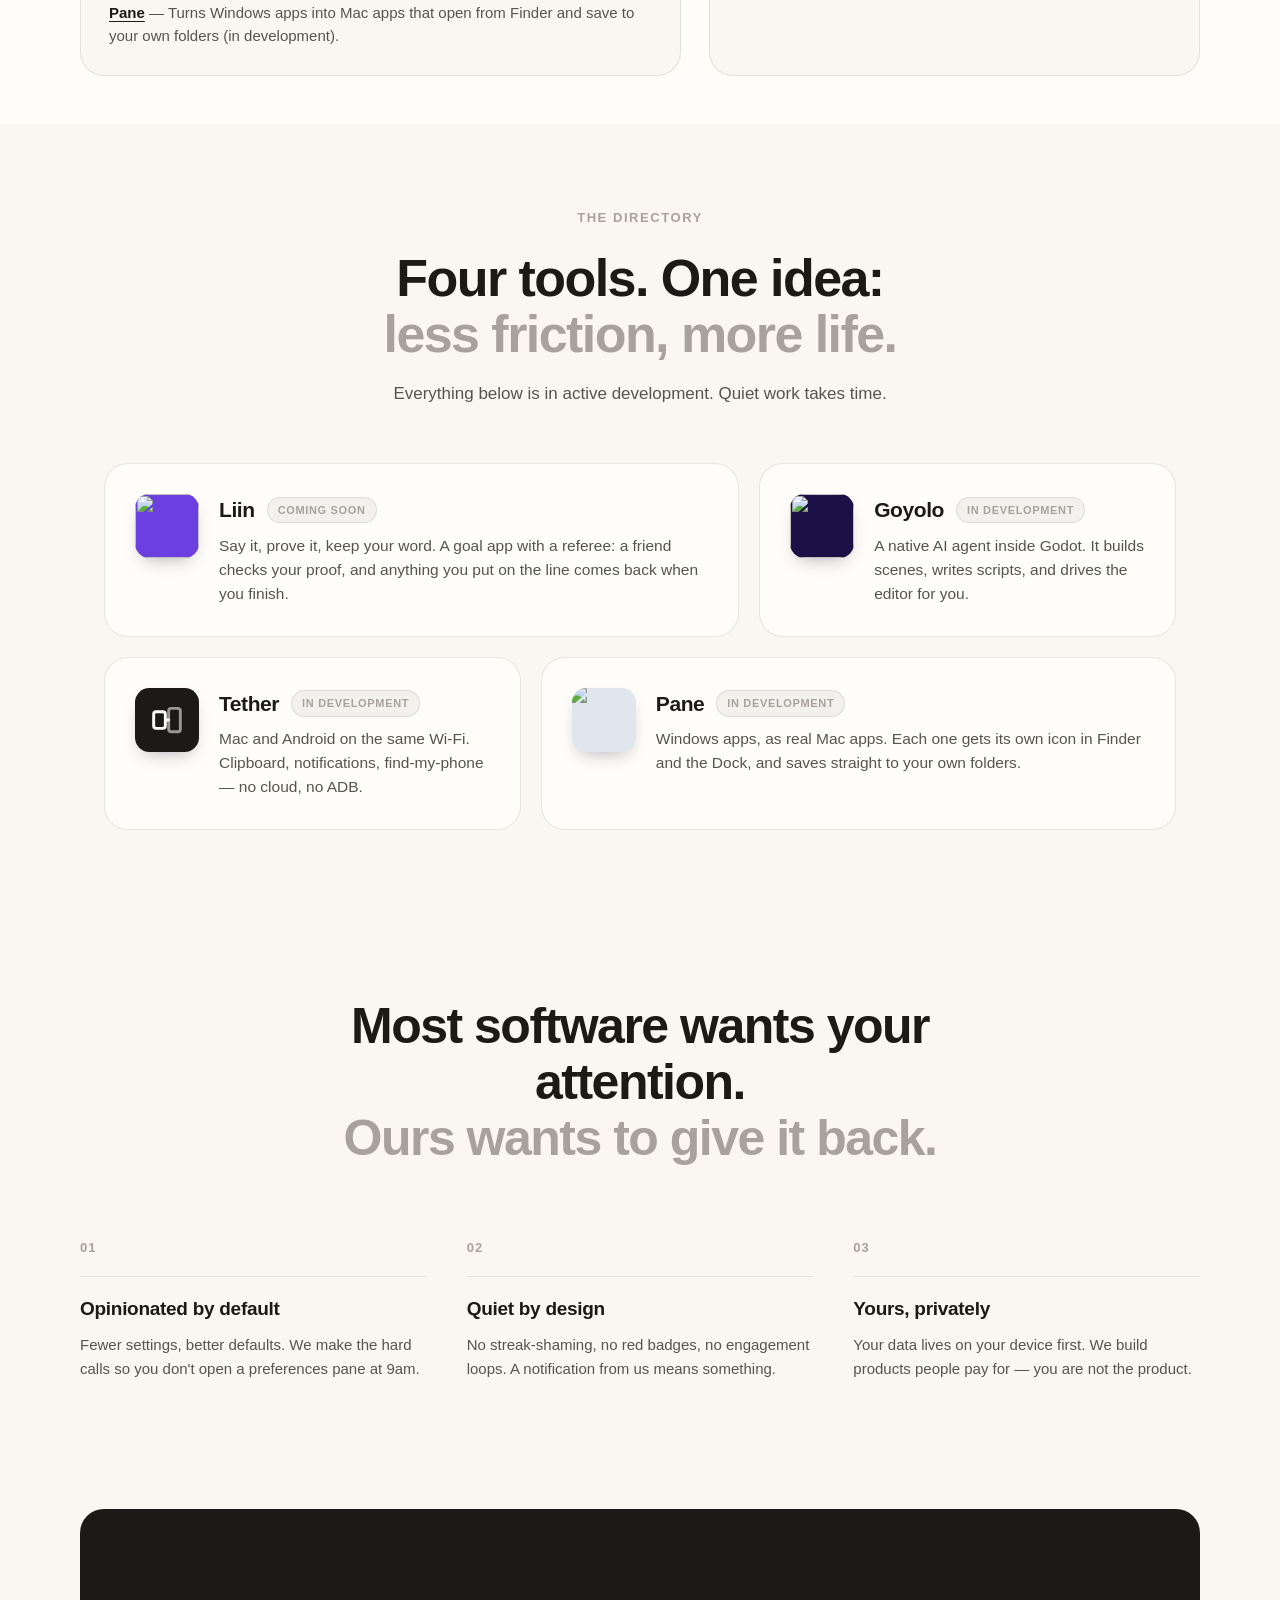
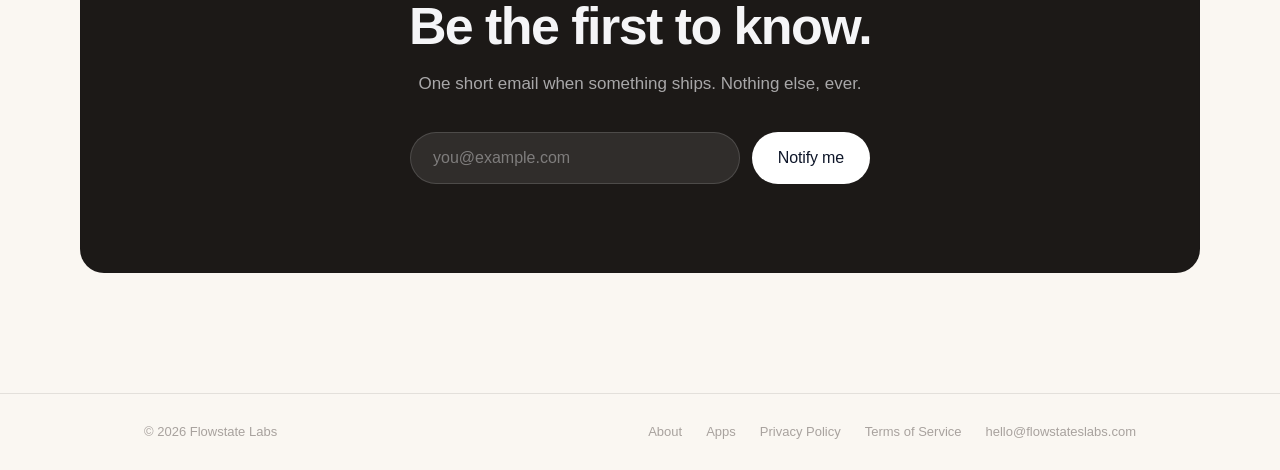
==== commit bd66d46f: "Replace Pactone with Liin and add Pane and Goyolo icons - Pactone page removed; Liin card and produc" ====
--- a/flowstate-labs/index.html
+++ b/flowstate-labs/index.html
@@ -118,7 +118,7 @@
             <h3>Our products</h3>
             <ul class="product-list">
               <li>
-                <a href="https://liin.flabs.ca"><strong>Liin</strong></a> —
+                <a href="https://liin.ca"><strong>Liin</strong></a> —
                 A goal app with a referee. Pick one thing, prove it with a photo,
                 and a friend says it counts. Money is optional and comes back if
                 you finish (coming soon).
@@ -132,8 +132,9 @@
                 Local sync between Mac and Android over Wi‑Fi (in development).
               </li>
               <li>
-                <strong>Pane</strong> —
-                A Windows emulator for Mac (in development).
+                <a href="https://pane.flabs.ca"><strong>Pane</strong></a> —
+                Turns Windows apps into Mac apps that open from Finder and save
+                to your own folders (in development).
               </li>
             </ul>
           </div>
@@ -164,7 +165,7 @@
 
       <div class="app-grid">
 
-        <a href="https://liin.flabs.ca" class="app-card card-wide reveal" data-delay="1">
+        <a href="https://liin.ca" class="app-card card-wide reveal" data-delay="1">
           <div class="app-icon icon-liin" aria-hidden="true">
             <img src="/assets/liin-icon.png" alt="" width="64" height="64" />
           </div>
@@ -179,13 +180,7 @@
 
         <article class="app-card reveal" data-delay="2">
           <div class="app-icon icon-goyolo" aria-hidden="true">
-            <svg viewBox="0 0 48 48">
-              <rect x="10" y="14" width="28" height="22" rx="5" fill="none" stroke="#fff" stroke-width="3.5"/>
-              <circle cx="19" cy="25" r="2.5" fill="#fff"/>
-              <circle cx="29" cy="25" r="2.5" fill="#fff"/>
-              <path d="M18 32h12" fill="none" stroke="#fff" stroke-width="3" stroke-linecap="round" opacity="0.55"/>
-              <path d="M24 10v4" fill="none" stroke="#fff" stroke-width="3.5" stroke-linecap="round"/>
-            </svg>
+            <img src="/assets/goyolo-icon.png" alt="" width="64" height="64" />
           </div>
           <div class="app-meta">
             <div class="app-name-row">
@@ -213,22 +208,18 @@
           </div>
         </article>
 
-        <article class="app-card card-wide reveal" data-delay="4">
+        <a href="https://pane.flabs.ca" class="app-card card-wide reveal" data-delay="4">
           <div class="app-icon icon-pane" aria-hidden="true">
-            <svg viewBox="0 0 48 48">
-              <rect x="8" y="12" width="22" height="18" rx="3" fill="none" stroke="#fff" stroke-width="3.5"/>
-              <rect x="18" y="18" width="22" height="18" rx="3" fill="none" stroke="#fff" stroke-width="3.5" opacity="0.55"/>
-              <path d="M8 18h22M18 24h22" fill="none" stroke="#fff" stroke-width="2.5" opacity="0.4"/>
-            </svg>
+            <img src="/assets/pane-icon.png" alt="" width="64" height="64" />
           </div>
           <div class="app-meta">
             <div class="app-name-row">
               <h3>Pane</h3>
               <span class="pill">In development</span>
             </div>
-            <p>A Windows emulator for Mac. Run the apps you need without dual-booting or a second machine.</p>
-          </div>
-        </article>
+            <p>Windows apps, as real Mac apps. Each one gets its own icon in Finder and the Dock, and saves straight to your own folders.</p>
+          </div>
+        </a>
 
       </div>
     </section>
--- a/flowstate-labs/styles.css
+++ b/flowstate-labs/styles.css
@@ -494,9 +494,11 @@
 .app-icon svg { width: 40px; height: 40px; }
 .icon-liin    { background: #6b3fe0; overflow: hidden; }
 .icon-liin img { width: 100%; height: 100%; display: block; }
-.icon-goyolo  { background: var(--icon-2); }
+.icon-goyolo  { background: #1c1147; overflow: hidden; }
+.icon-goyolo img { width: 100%; height: 100%; display: block; }
 .icon-tether  { background: var(--icon-3); }
-.icon-pane    { background: var(--icon-4); }
+.icon-pane    { background: #dfe6ee; overflow: hidden; }
+.icon-pane img { width: 100%; height: 100%; display: block; transform: scale(1.22); }
 
 .app-name-row {
   display: flex;
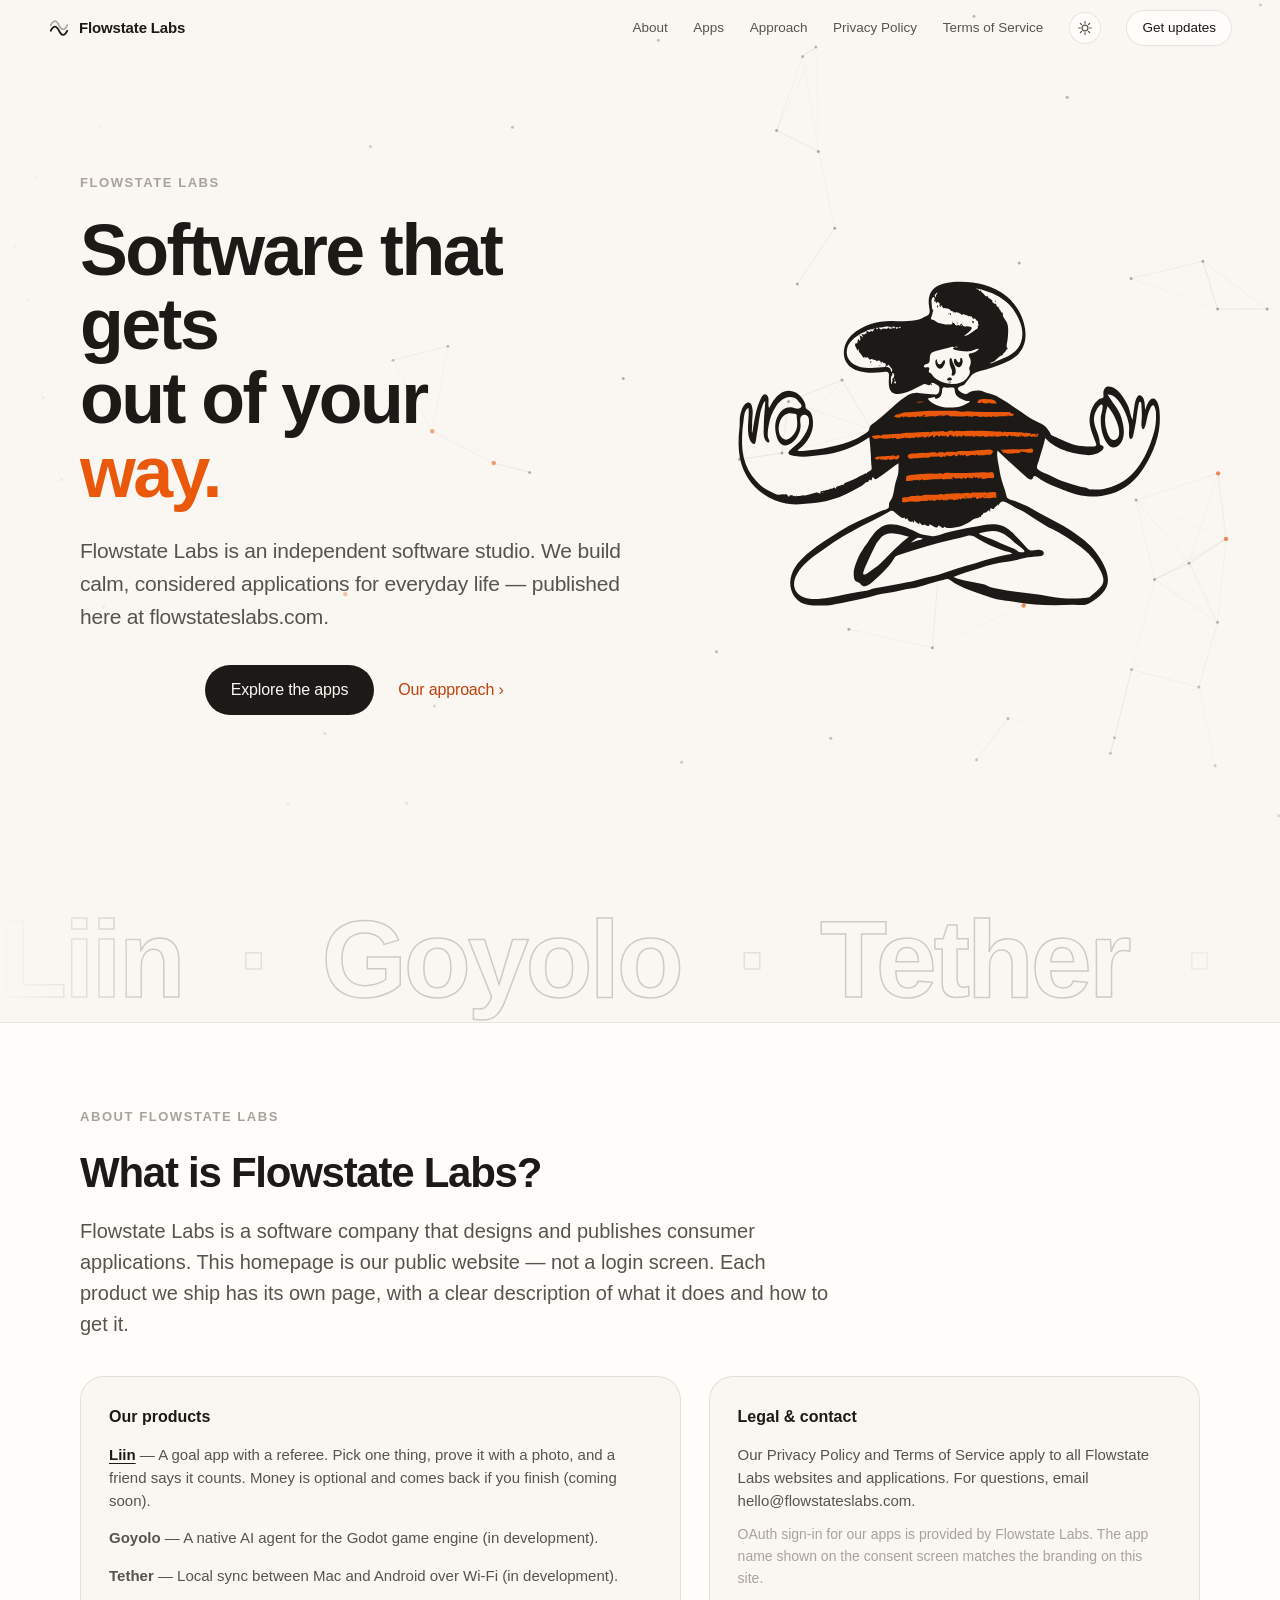
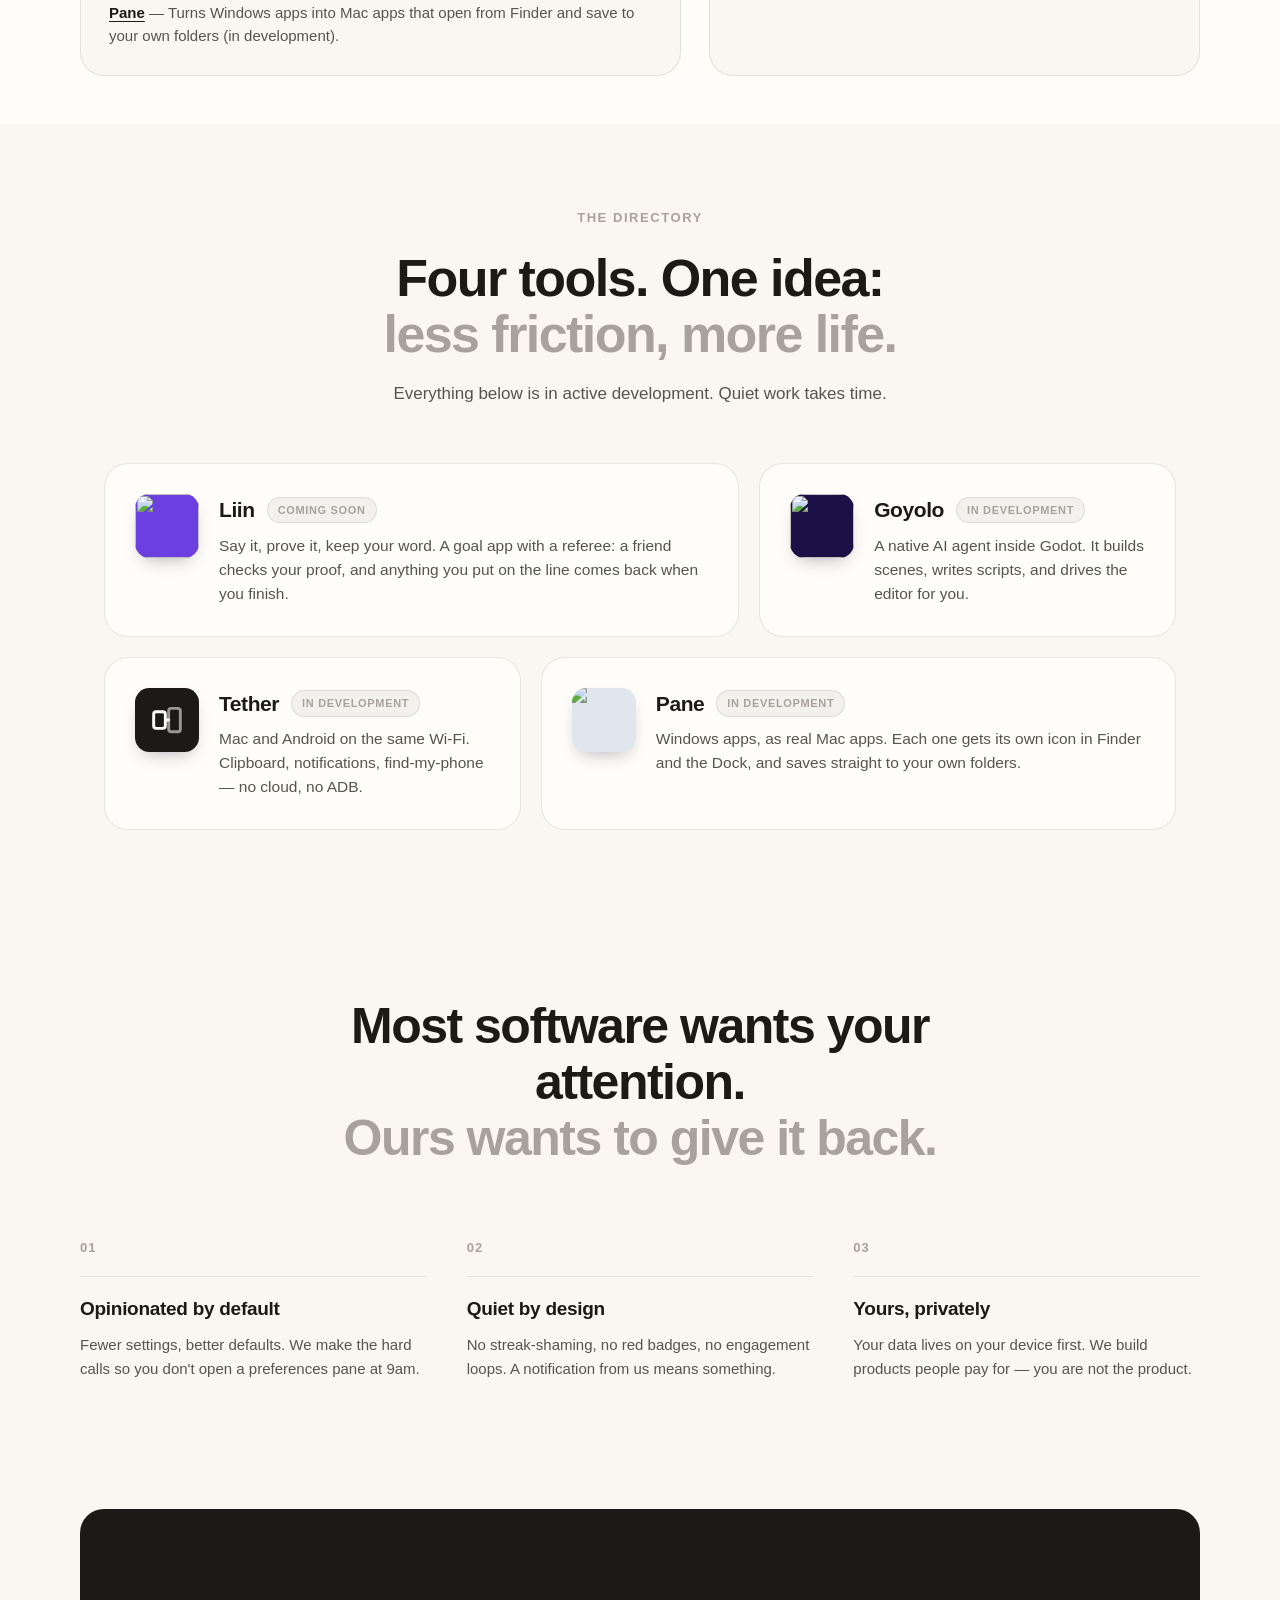
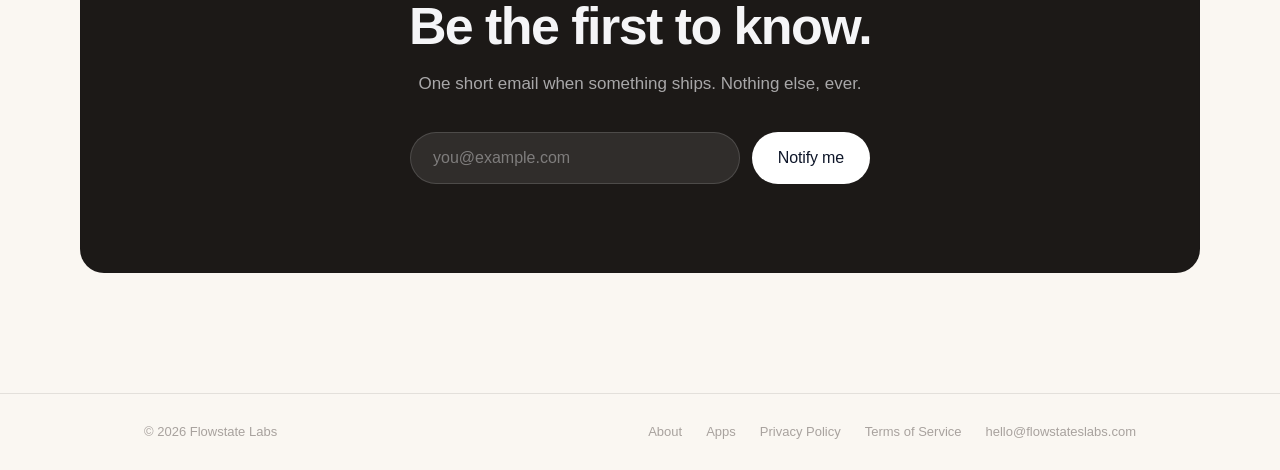
==== commit 88106aa2: "Version stylesheet and script URLs so browsers fetch new CSS Cloudflare tells browsers to cache styl" ====
--- a/flowstate-labs/index.html
+++ b/flowstate-labs/index.html
@@ -18,7 +18,7 @@
   <link rel="icon" type="image/png" sizes="32x32" href="/assets/favicon-32x32.png" />
   <link rel="icon" type="image/png" sizes="120x120" href="/assets/logo.png" />
   <link rel="apple-touch-icon" sizes="180x180" href="/assets/apple-touch-icon.png" />
-  <link rel="stylesheet" href="styles.css" />
+  <link rel="stylesheet" href="styles.css?v=6b08aae0" />
 </head>
 <body>
 
@@ -279,6 +279,6 @@
     </div>
   </footer>
 
-  <script src="script.js"></script>
+  <script src="script.js?v=83f038e9"></script>
 </body>
 </html>
